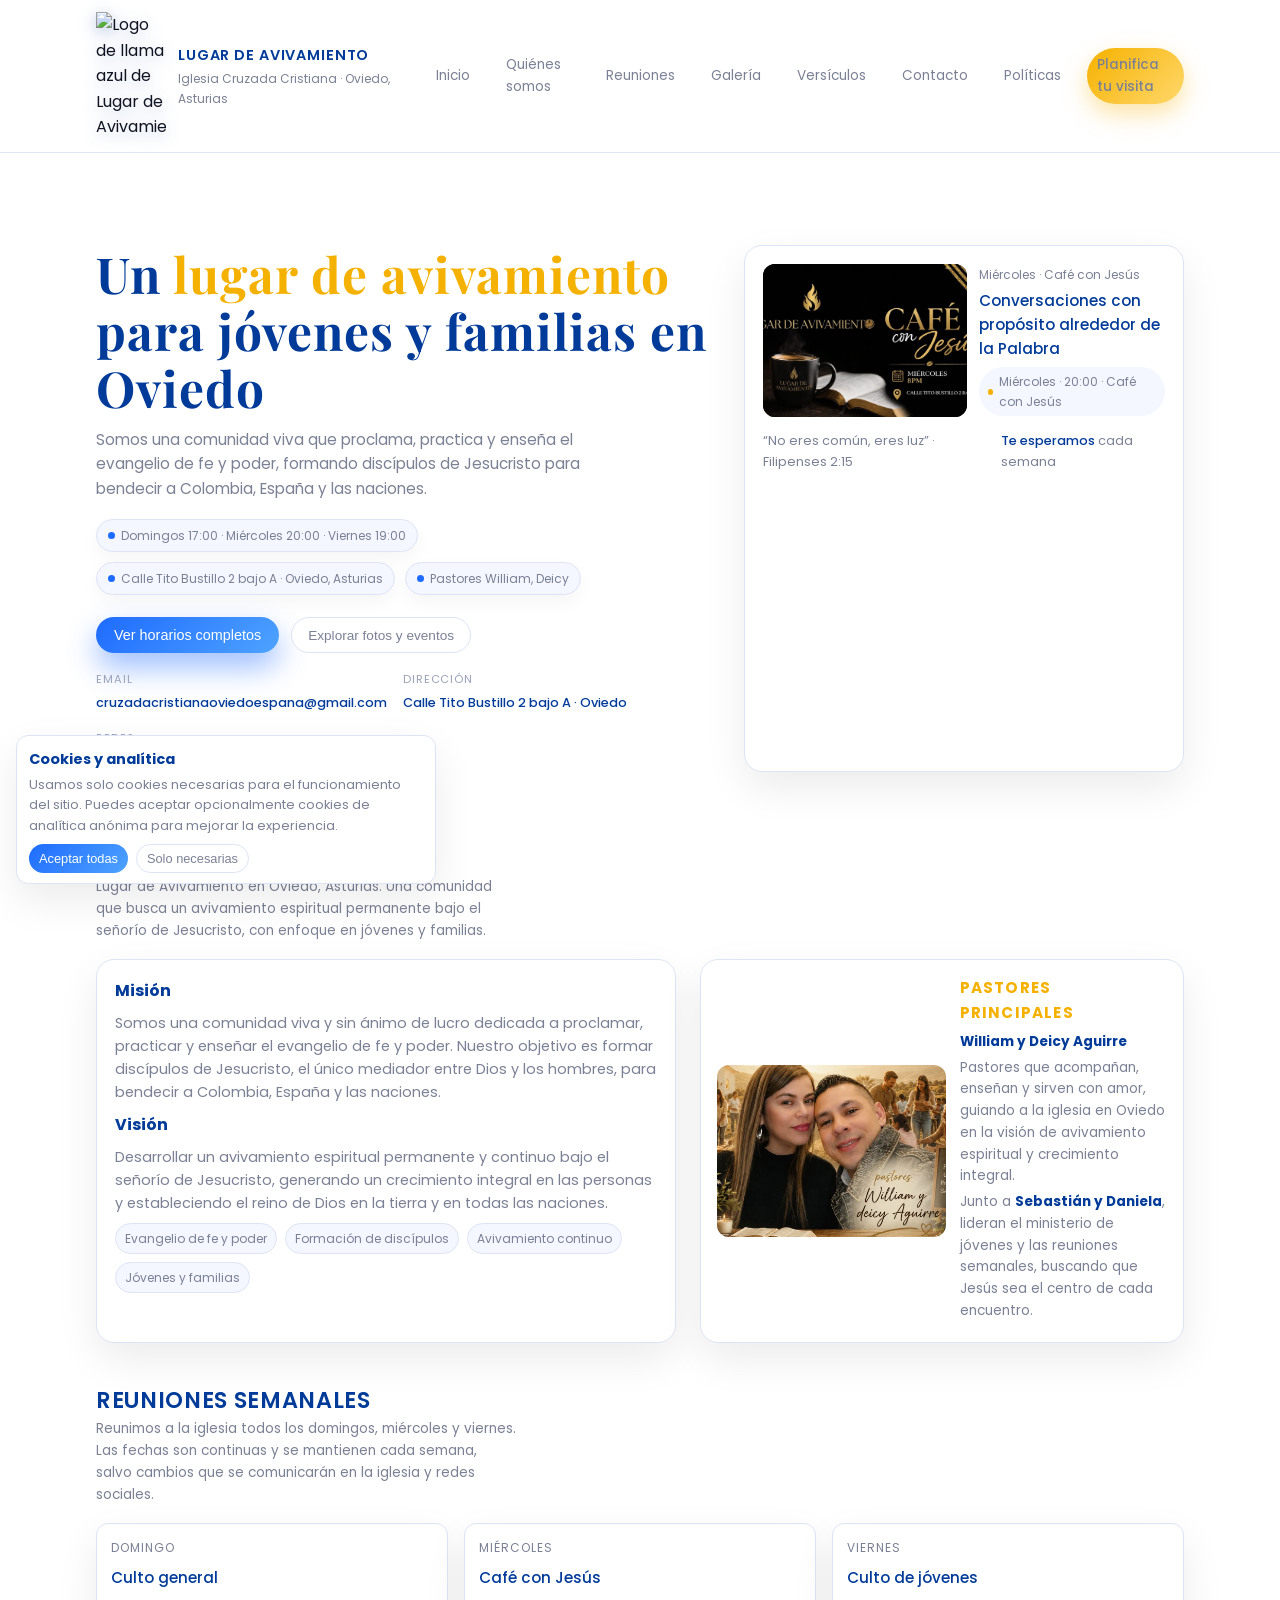
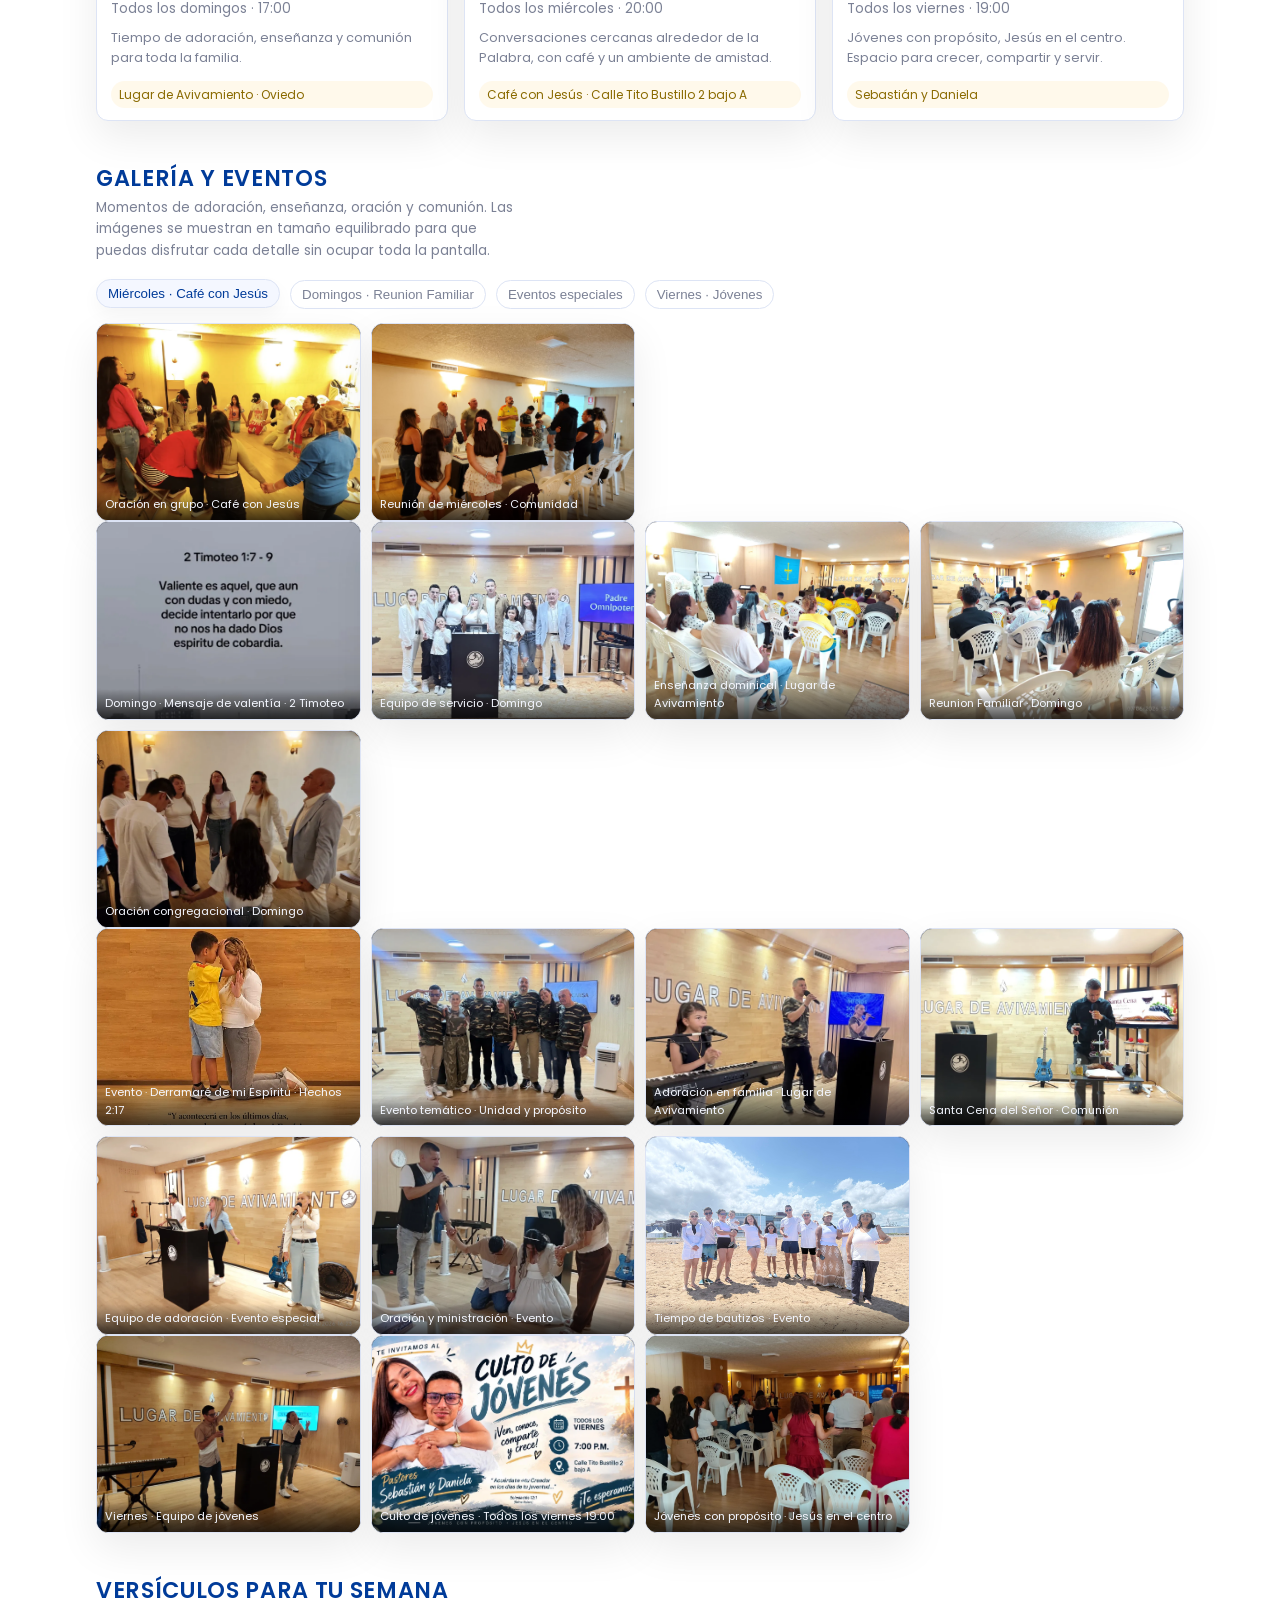
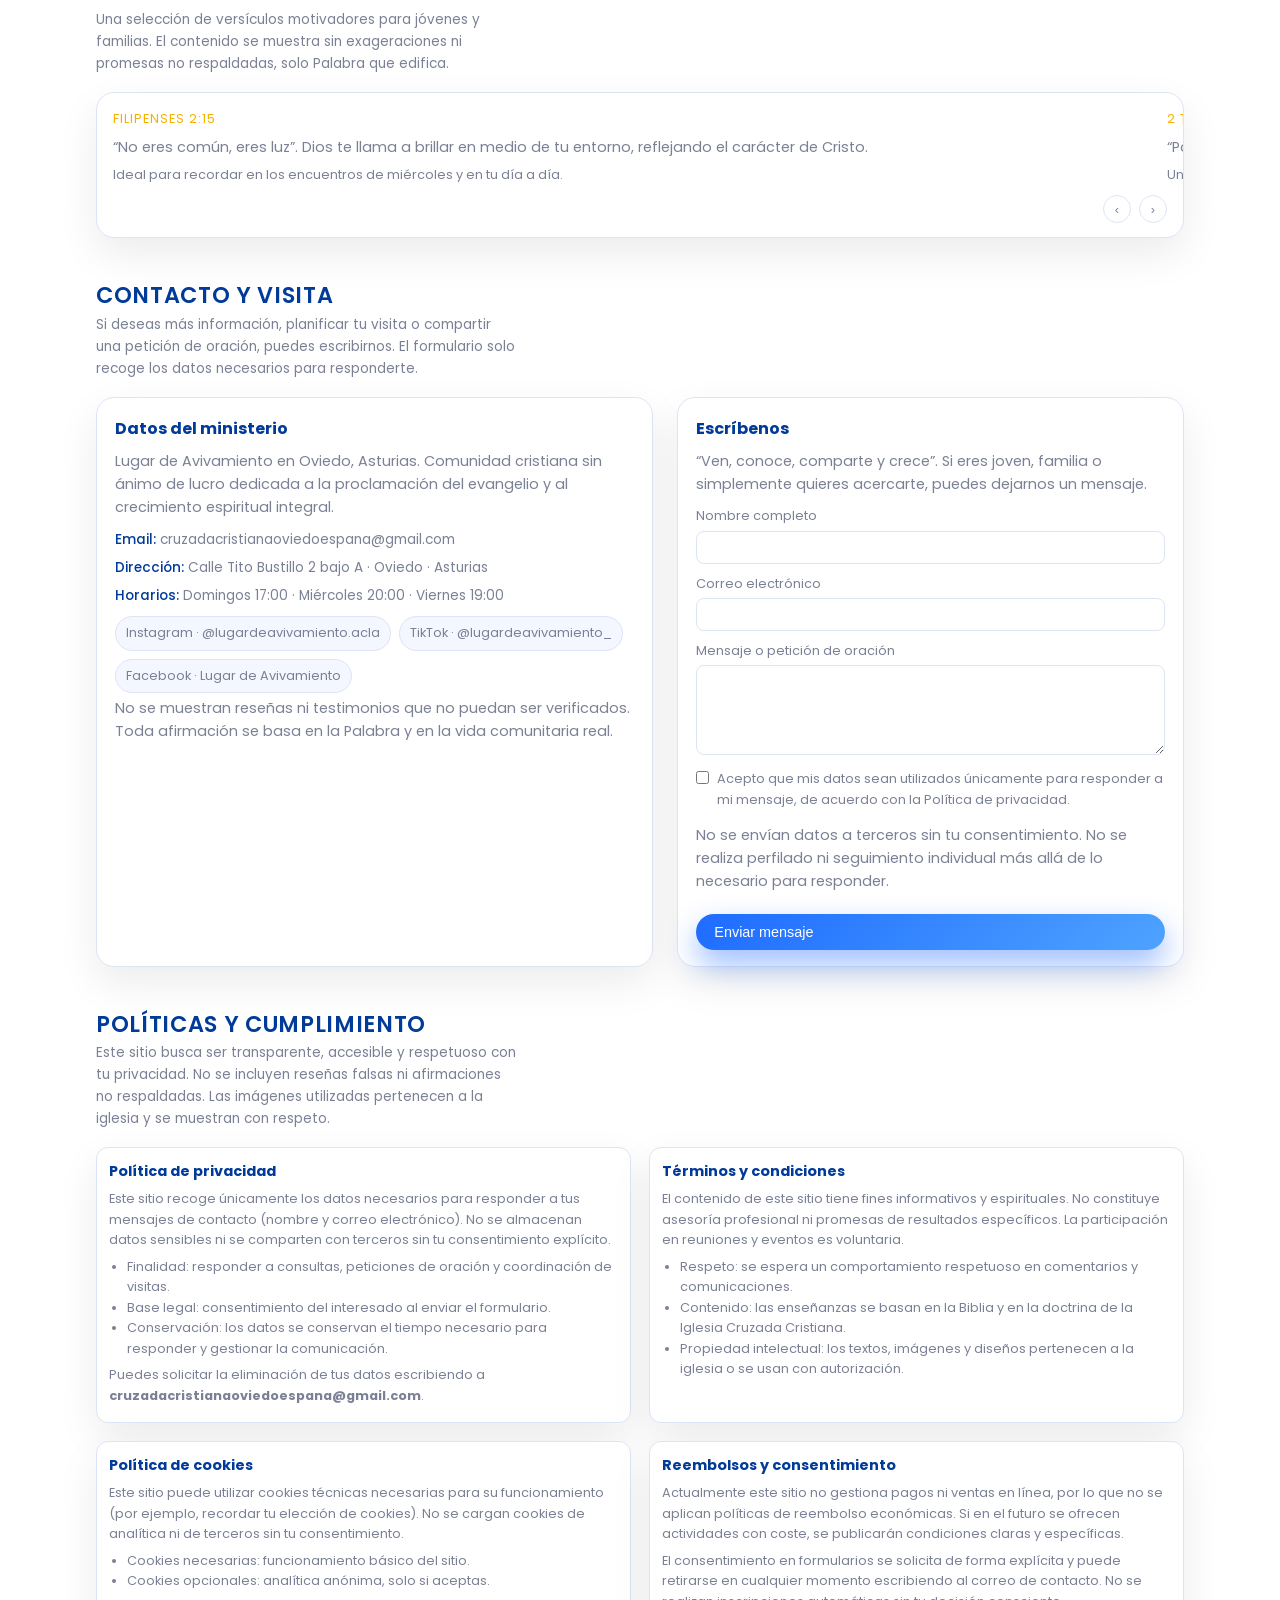
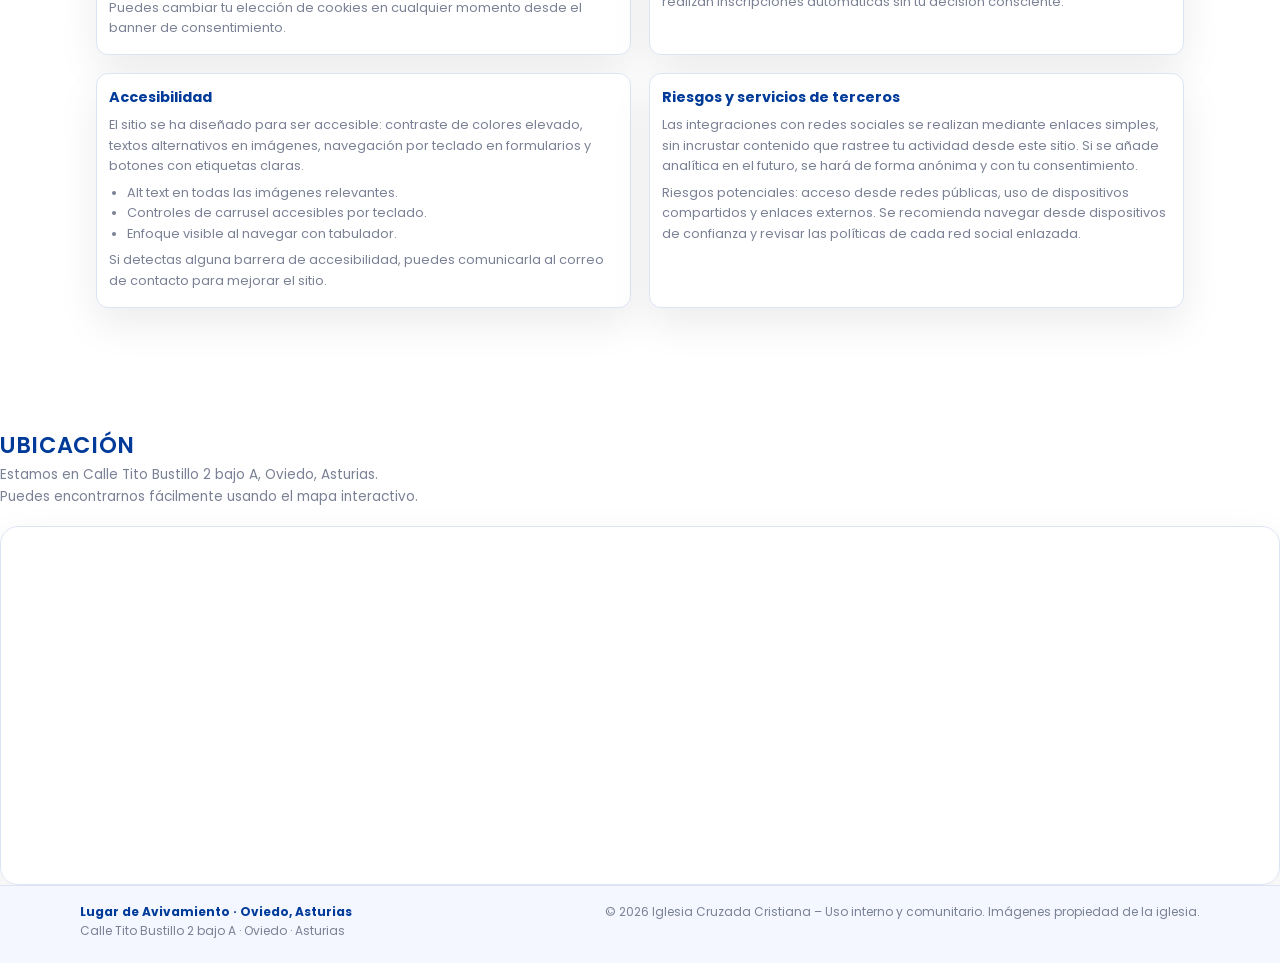
==== index.html @ eb9e4f19 "Add files via upload" ====
<!DOCTYPE html>
<html lang="es">
<head>
  <meta charset="UTF-8" />
  <title>Lugar de Avivamiento – Oviedo, Asturias</title>
  <meta name="viewport" content="width=device-width, initial-scale=1" />
  <meta name="description" content="Lugar de Avivamiento en Oviedo, Asturias. Reuniones, jóvenes, familia, eventos y recursos bíblicos de la Iglesia Cruzada Cristiana." />

  <!-- Tipografía -->
  <link rel="preconnect" href="https://fonts.googleapis.com">
  <link rel="preconnect" href="https://fonts.gstatic.com" crossorigin>
  <link href="https://fonts.googleapis.com/css2?family=Poppins:wght@300;400;500;600;700&family=Playfair+Display:wght@500;700&display=swap" rel="stylesheet">

  <style>
    :root {
      --bg: #ffffff;
      --bg-soft: #f4f7ff;
      --bg-card: #ffffff;
      --border-soft: #dde4f5;
      --primary: #1e6bff;
      --primary-deep: #003b99;
      --accent-gold: #f5b100;
      --text-main: #101322;
      --text-muted: #7b8195;
      --shadow-soft: 0 16px 40px rgba(0, 0, 0, 0.08);
      --radius-lg: 18px;
      --radius-md: 12px;
      --radius-sm: 8px;
      --transition-fast: 0.18s ease-out;
      --transition-med: 0.28s ease-out;
      --max-width: 1120px;
    }

    * {
      box-sizing: border-box;
      margin: 0;
      padding: 0;
    }

    body {
      font-family: "Poppins", system-ui, -apple-system, BlinkMacSystemFont, "Segoe UI", sans-serif;
      background: var(--bg);
      color: var(--text-main);
      line-height: 1.6;
      -webkit-font-smoothing: antialiased;
    }

    img {
      max-width: 100%;
      display: block;
    }

    a {
      color: inherit;
      text-decoration: none;
    }

    main {
      min-height: 100vh;
    }

    .page-shell {
      max-width: var(--max-width);
      margin: 0 auto;
      padding: 20px 16px 80px;
    }

    /* HEADER */

    header {
      position: sticky;
      top: 0;
      z-index: 50;
      backdrop-filter: blur(14px);
      background: rgba(255, 255, 255, 0.92);
      border-bottom: 1px solid rgba(221, 228, 245, 0.9);
    }

    .header-inner {
      max-width: var(--max-width);
      margin: 0 auto;
      padding: 12px 16px;
      display: flex;
      align-items: center;
      justify-content: space-between;
      gap: 18px;
    }

    .brand {
      display: flex;
      align-items: center;
      gap: 12px;
    }

    .brand-logo {
  display: flex;
  align-items: center;
  justify-content: center;
}

.brand-logo img {
  width: 80px;
  height: auto;
  filter: drop-shadow(0 4px 8px rgba(0, 59, 153, 0.3));
}


    .brand-text {
      display: flex;
      flex-direction: column;
      gap: 2px;
    }

    .brand-title {
      font-weight: 600;
      letter-spacing: 0.06em;
      font-size: 0.9rem;
      text-transform: uppercase;
      color: var(--primary-deep);
    }

    .brand-subtitle {
      font-size: 0.75rem;
      color: var(--text-muted);
    }

    .nav {
      display: flex;
      align-items: center;
      gap: 16px;
      font-size: 0.85rem;
    }

    .nav a {
      padding: 6px 10px;
      border-radius: 999px;
      color: var(--text-muted);
      transition: color var(--transition-fast), background var(--transition-fast), transform var(--transition-fast);
    }

    .nav a:hover,
    .nav a:focus-visible {
      color: var(--primary-deep);
      background: rgba(30, 107, 255, 0.06);
      transform: translateY(-1px);
      outline: none;
    }

    .nav-cta {
      padding: 7px 14px;
      border-radius: 999px;
      background: linear-gradient(135deg, #f5b100, #ffd86b);
      color: #101322;
      font-weight: 500;
      box-shadow: 0 10px 24px rgba(245, 177, 0, 0.35);
    }

    .nav-cta:hover,
    .nav-cta:focus-visible {
      background: linear-gradient(135deg, #ffd86b, #f5b100);
      transform: translateY(-1px);
      outline: none;
    }

    @media (max-width: 768px) {
      .header-inner {
        flex-wrap: wrap;
      }
      .nav {
        flex-wrap: wrap;
        justify-content: flex-end;
      }
    }

    /* HERO */

    .hero {
      display: grid;
      grid-template-columns: minmax(0, 1.4fr) minmax(0, 1fr);
      gap: 32px;
      padding: 32px 0 28px;
    }

    .hero-main-title {
      font-family: "Playfair Display", serif;
      font-size: clamp(2.4rem, 4vw, 3.1rem);
      letter-spacing: 0.02em;
      line-height: 1.15;
      margin-bottom: 12px;
      color: var(--primary-deep);
    }

    .hero-highlight {
      color: var(--accent-gold);
    }

    .hero-tagline {
      font-size: 0.95rem;
      color: var(--text-muted);
      max-width: 520px;
      margin-bottom: 18px;
    }

    .hero-chip-row {
      display: flex;
      flex-wrap: wrap;
      gap: 10px;
      margin-bottom: 22px;
    }

    .chip {
      display: inline-flex;
      align-items: center;
      gap: 6px;
      padding: 6px 11px;
      border-radius: 999px;
      background: #f4f7ff;
      border: 1px solid #dde4f5;
      font-size: 0.75rem;
      color: var(--text-muted);
      box-shadow: 0 8px 18px rgba(0, 0, 0, 0.04);
    }

    .chip-dot {
      width: 7px;
      height: 7px;
      border-radius: 999px;
      background: var(--primary);
    }

    .hero-cta-row {
      display: flex;
      flex-wrap: wrap;
      gap: 12px;
      margin-bottom: 18px;
    }

    .btn-primary {
      padding: 10px 18px;
      border-radius: 999px;
      border: none;
      cursor: pointer;
      background: linear-gradient(135deg, #1e6bff, #4ea3ff);
      color: #ffffff;
      font-size: 0.9rem;
      font-weight: 500;
      box-shadow: 0 14px 30px rgba(30, 107, 255, 0.45);
      display: inline-flex;
      align-items: center;
      gap: 8px;
      transition: transform var(--transition-med), box-shadow var(--transition-med), background var(--transition-med);
    }

    .btn-primary:hover,
    .btn-primary:focus-visible {
      transform: translateY(-1px);
      box-shadow: 0 18px 40px rgba(30, 107, 255, 0.6);
      outline: none;
    }

    .btn-secondary {
      padding: 9px 16px;
      border-radius: 999px;
      border: 1px solid #dde4f5;
      cursor: pointer;
      background: #ffffff;
      color: var(--text-muted);
      font-size: 0.85rem;
      display: inline-flex;
      align-items: center;
      gap: 8px;
      transition: background var(--transition-fast), color var(--transition-fast), transform var(--transition-fast);
    }

    .btn-secondary:hover,
    .btn-secondary:focus-visible {
      background: #f4f7ff;
      color: var(--primary-deep);
      transform: translateY(-1px);
      outline: none;
    }

    .hero-meta {
      display: flex;
      flex-wrap: wrap;
      gap: 16px;
      font-size: 0.8rem;
      color: var(--text-muted);
    }

    .hero-meta-block {
      display: flex;
      flex-direction: column;
      gap: 4px;
    }

    .hero-meta-label {
      text-transform: uppercase;
      letter-spacing: 0.08em;
      font-size: 0.7rem;
      color: #9aa1b8;
    }

    .hero-meta-value {
      font-weight: 500;
      color: var(--primary-deep);
    }

    .hero-card {
      background: #ffffff;
      border-radius: var(--radius-lg);
      padding: 18px;
      border: 1px solid #dde4f5;
      box-shadow: var(--shadow-soft);
      display: flex;
      flex-direction: column;
      gap: 14px;
    }

    .hero-card-top {
      display: grid;
      grid-template-columns: 1.1fr 1fr;
      gap: 12px;
      align-items: center;
    }

    .hero-card-main-img {
      border-radius: var(--radius-md);
      overflow: hidden;
      position: relative;
      background: #000;
      aspect-ratio: 4 / 3;
    }

    .hero-card-main-img img {
      width: 100%;
      height: 100%;
      object-fit: cover;
      transform: scale(1.02);
      transition: transform 0.8s ease-out;
    }

    .hero-card:hover .hero-card-main-img img {
      transform: scale(1.06);
    }

    .hero-card-tag {
      font-size: 0.75rem;
      color: var(--text-muted);
      margin-bottom: 4px;
    }

    .hero-card-title {
      font-size: 0.95rem;
      font-weight: 500;
      margin-bottom: 6px;
      color: var(--primary-deep);
    }

    .hero-card-pill {
      display: inline-flex;
      align-items: center;
      gap: 6px;
      padding: 5px 9px;
      border-radius: 999px;
      background: #f4f7ff;
      font-size: 0.75rem;
      color: var(--text-muted);
    }

    .hero-card-pill-dot {
      width: 6px;
      height: 6px;
      border-radius: 999px;
      background: var(--accent-gold);
    }

    .hero-card-bottom {
      display: flex;
      justify-content: space-between;
      align-items: center;
      gap: 10px;
      font-size: 0.8rem;
      color: var(--text-muted);
    }

    .hero-card-bottom strong {
      color: var(--primary-deep);
      font-weight: 500;
    }

    @media (max-width: 900px) {
      .hero {
        grid-template-columns: minmax(0, 1fr);
      }
    }

    /* SECTION BASE */

    section {
      margin-top: 40px;
    }

    .section-header {
      display: flex;
      justify-content: space-between;
      align-items: flex-end;
      gap: 12px;
      margin-bottom: 18px;
    }

    .section-title {
      font-size: 1.4rem;
      font-weight: 600;
      letter-spacing: 0.03em;
      text-transform: uppercase;
      color: var(--primary-deep);
    }

    .section-subtitle {
      font-size: 0.85rem;
      color: var(--text-muted);
      max-width: 420px;
    }

    /* QUIÉNES SOMOS */

    .about-grid {
      display: grid;
      grid-template-columns: minmax(0, 1.2fr) minmax(0, 1fr);
      gap: 24px;
    }

    .about-card {
      background: var(--bg-card);
      border-radius: var(--radius-lg);
      padding: 18px 18px 16px;
      border: 1px solid var(--border-soft);
      box-shadow: var(--shadow-soft);
    }

    .about-card h3 {
      font-size: 1rem;
      margin-bottom: 8px;
      color: var(--primary-deep);
    }

    .about-card p {
      font-size: 0.9rem;
      color: var(--text-muted);
      margin-bottom: 8px;
    }

    .about-chip-row {
      display: flex;
      flex-wrap: wrap;
      gap: 8px;
      margin-top: 8px;
    }

    .about-chip {
      font-size: 0.75rem;
      padding: 5px 9px;
      border-radius: 999px;
      background: #f4f7ff;
      border: 1px solid #dde4f5;
      color: var(--text-muted);
    }

    .pastors-card {
      background: var(--bg-card);
      border-radius: var(--radius-lg);
      padding: 16px;
      border: 1px solid var(--border-soft);
      box-shadow: var(--shadow-soft);
      display: grid;
      grid-template-columns: minmax(0, 1.1fr) minmax(0, 1fr);
      gap: 14px;
      align-items: center;
    }

    .pastors-img-wrap {
      border-radius: var(--radius-md);
      overflow: hidden;
      background: #000;
      aspect-ratio: 4 / 3;
    }

    .pastors-img-wrap img {
      width: 100%;
      height: 100%;
      object-fit: cover;
    }

    .pastors-text h3 {
      font-size: 0.95rem;
      text-transform: uppercase;
      letter-spacing: 0.08em;
      margin-bottom: 6px;
      color: var(--accent-gold);
    }

    .pastors-text p {
      font-size: 0.85rem;
      color: var(--text-muted);
      margin-bottom: 4px;
    }

    .pastors-text strong {
      color: var(--primary-deep);
    }

    @media (max-width: 900px) {
      .about-grid {
        grid-template-columns: minmax(0, 1fr);
      }
      .pastors-card {
        grid-template-columns: minmax(0, 1fr);
      }
    }

    /* REUNIONES */

    .schedule-grid {
      display: grid;
      grid-template-columns: repeat(3, minmax(0, 1fr));
      gap: 16px;
    }

    .schedule-card {
      background: var(--bg-card);
      border-radius: var(--radius-md);
      padding: 14px 14px 12px;
      border: 1px solid var(--border-soft);
      box-shadow: var(--shadow-soft);
      display: flex;
      flex-direction: column;
      gap: 8px;
      position: relative;
      overflow: hidden;
    }

    .schedule-label {
      font-size: 0.75rem;
      text-transform: uppercase;
      letter-spacing: 0.08em;
      color: var(--text-muted);
    }

    .schedule-title {
      font-size: 0.95rem;
      font-weight: 500;
      color: var(--primary-deep);
    }

    .schedule-time {
      font-size: 0.85rem;
      color: var(--text-muted);
    }

    .schedule-note {
      font-size: 0.8rem;
      color: var(--text-muted);
    }

    .schedule-tag {
      margin-top: 4px;
      font-size: 0.75rem;
      padding: 4px 8px;
      border-radius: 999px;
      background: rgba(245, 177, 0, 0.08);
      color: #8a6a00;
      display: inline-block;
    }

    @media (max-width: 900px) {
      .schedule-grid {
        grid-template-columns: minmax(0, 1fr);
      }
    }

    /* GALERÍA */

    .gallery-tabs {
      display: flex;
      flex-wrap: wrap;
      gap: 10px;
      margin-bottom: 14px;
      font-size: 0.8rem;
    }

    .gallery-tab {
      padding: 6px 11px;
      border-radius: 999px;
      border: 1px solid #dde4f5;
      background: #ffffff;
      color: var(--text-muted);
      cursor: pointer;
      transition: background var(--transition-fast), color var(--transition-fast), transform var(--transition-fast), box-shadow var(--transition-fast);
    }

    .gallery-tab.active {
      background: #f4f7ff;
      color: var(--primary-deep);
      transform: translateY(-1px);
      box-shadow: 0 8px 18px rgba(0, 0, 0, 0.04);
    }

    .gallery-grid {
      display: grid;
      grid-template-columns: repeat(4, minmax(0, 1fr));
      gap: 10px;
    }

    .gallery-item {
      border-radius: var(--radius-md);
      overflow: hidden;
      background: #000;
      position: relative;
      aspect-ratio: 4 / 3;
      border: 1px solid #dde4f5;
      box-shadow: var(--shadow-soft);
    }

    .gallery-item img {
      width: 100%;
      height: 100%;
      object-fit: cover;
      transition: transform 0.6s ease-out;
    }

    .gallery-item:hover img {
      transform: scale(1.05);
    }

    .gallery-caption {
      position: absolute;
      inset: auto 0 0 0;
      padding: 6px 8px;
      font-size: 0.7rem;
      background: linear-gradient(to top, rgba(0, 0, 0, 0.7), transparent);
      color: #f4f7ff;
    }

    @media (max-width: 900px) {
      .gallery-grid {
        grid-template-columns: repeat(2, minmax(0, 1fr));
      }
    }

    @media (max-width: 520px) {
      .gallery-grid {
        grid-template-columns: minmax(0, 1fr);
      }
    }

    /* VERSÍCULOS SLIDER */

    .verses-slider {
      background: var(--bg-card);
      border-radius: var(--radius-lg);
      padding: 16px 16px 14px;
      border: 1px solid var(--border-soft);
      box-shadow: var(--shadow-soft);
      position: relative;
      overflow: hidden;
    }

    .verses-track {
      display: flex;
      transition: transform 0.5s ease-out;
    }

    .verse-card {
      min-width: 100%;
      padding-right: 8px;
    }

    .verse-ref {
      font-size: 0.8rem;
      text-transform: uppercase;
      letter-spacing: 0.08em;
      color: var(--accent-gold);
      margin-bottom: 6px;
    }

    .verse-text {
      font-size: 0.9rem;
      color: var(--text-muted);
      margin-bottom: 6px;
    }

    .verse-note {
      font-size: 0.8rem;
      color: var(--text-muted);
    }

    .verses-controls {
      display: flex;
      justify-content: flex-end;
      gap: 8px;
      margin-top: 10px;
    }

    .verses-btn {
      width: 28px;
      height: 28px;
      border-radius: 999px;
      border: 1px solid #dde4f5;
      background: #ffffff;
      color: var(--text-muted);
      font-size: 0.8rem;
      cursor: pointer;
      display: flex;
      align-items: center;
      justify-content: center;
      transition: background var(--transition-fast), color var(--transition-fast), transform var(--transition-fast), box-shadow var(--transition-fast);
    }

    .verses-btn:hover,
    .verses-btn:focus-visible {
      background: #f4f7ff;
      color: var(--primary-deep);
      transform: translateY(-1px);
      box-shadow: 0 8px 18px rgba(0, 0, 0, 0.04);
      outline: none;
    }

    /* CONTACTO */

    .contact-grid {
      display: grid;
      grid-template-columns: minmax(0, 1.1fr) minmax(0, 1fr);
      gap: 24px;
    }

    .contact-card {
      background: var(--bg-card);
      border-radius: var(--radius-lg);
      padding: 18px 18px 16px;
      border: 1px solid var(--border-soft);
      box-shadow: var(--shadow-soft);
    }

    .contact-card h3 {
      font-size: 1rem;
      margin-bottom: 8px;
      color: var(--primary-deep);
    }

    .contact-card p {
      font-size: 0.9rem;
      color: var(--text-muted);
      margin-bottom: 10px;
    }

    .contact-info-list {
      list-style: none;
      font-size: 0.85rem;
      color: var(--text-muted);
      display: grid;
      gap: 6px;
      margin-top: 6px;
    }

    .contact-info-list strong {
      color: var(--primary-deep);
      font-weight: 500;
    }

    .social-row {
      display: flex;
      flex-wrap: wrap;
      gap: 8px;
      margin-top: 10px;
    }

    .social-pill {
      font-size: 0.8rem;
      padding: 6px 10px;
      border-radius: 999px;
      background: #f4f7ff;
      border: 1px solid #dde4f5;
      color: var(--text-muted);
      display: inline-flex;
      align-items: center;
      gap: 6px;
      transition: background var(--transition-fast), color var(--transition-fast), transform var(--transition-fast), box-shadow var(--transition-fast);
    }

    .social-pill:hover,
    .social-pill:focus-visible {
      background: #ffffff;
      color: var(--primary-deep);
      transform: translateY(-1px);
      box-shadow: 0 8px 18px rgba(0, 0, 0, 0.04);
      outline: none;
    }

    .contact-form {
      display: grid;
      gap: 10px;
      font-size: 0.85rem;
    }

    .form-field {
      display: flex;
      flex-direction: column;
      gap: 4px;
    }

    .form-label {
      font-size: 0.8rem;
      color: var(--text-muted);
    }

    .form-input,
    .form-textarea {
      border-radius: var(--radius-sm);
      border: 1px solid #dde4f5;
      background: #ffffff;
      color: var(--text-main);
      padding: 8px 9px;
      font-size: 0.85rem;
      outline: none;
      transition: border-color var(--transition-fast), box-shadow var(--transition-fast), background var(--transition-fast);
    }

    .form-input:focus-visible,
    .form-textarea:focus-visible {
      border-color: var(--primary);
      box-shadow: 0 0 0 1px rgba(30, 107, 255, 0.4);
      background: #ffffff;
    }

    .form-textarea {
      min-height: 90px;
      resize: vertical;
    }

    .form-consent {
      display: flex;
      align-items: flex-start;
      gap: 8px;
      font-size: 0.8rem;
      color: var(--text-muted);
      margin-top: 4px;
    }

    .form-consent input {
      margin-top: 2px;
    }

    .form-note {
      font-size: 0.75rem;
      color: var(--text-muted);
      margin-top: 4px;
    }

    @media (max-width: 900px) {
      .contact-grid {
        grid-template-columns: minmax(0, 1fr);
      }
    }

    /* POLÍTICAS */

    .legal-grid {
      display: grid;
      grid-template-columns: minmax(0, 1fr) minmax(0, 1fr);
      gap: 18px;
      font-size: 0.8rem;
      color: var(--text-muted);
    }

    .legal-card {
      background: var(--bg-card);
      border-radius: var(--radius-md);
      padding: 12px 12px 10px;
      border: 1px solid var(--border-soft);
      box-shadow: var(--shadow-soft);
    }

    .legal-card h3 {
      font-size: 0.9rem;
      margin-bottom: 6px;
      color: var(--primary-deep);
    }

    .legal-card p {
      margin-bottom: 6px;
    }

    .legal-card ul {
      list-style: disc;
      padding-left: 18px;
      margin-bottom: 6px;
    }

    @media (max-width: 900px) {
      .legal-grid {
        grid-template-columns: minmax(0, 1fr);
      }
    }

    /* FOOTER */

    footer {
      border-top: 1px solid #dde4f5;
      padding: 16px 16px 22px;
      background: #f4f7ff;
    }

    .footer-inner {
      max-width: var(--max-width);
      margin: 0 auto;
      display: flex;
      flex-wrap: wrap;
      justify-content: space-between;
      gap: 12px;
      font-size: 0.75rem;
      color: var(--text-muted);
    }

    .footer-inner strong {
      color: var(--primary-deep);
    }

    /* COOKIE BANNER */

    .cookie-banner {
      position: fixed;
      inset: auto 16px 16px 16px;
      max-width: 420px;
      background: #ffffff;
      border-radius: var(--radius-md);
      padding: 12px 12px 10px;
      border: 1px solid #dde4f5;
      box-shadow: var(--shadow-soft);
      font-size: 0.8rem;
      color: var(--text-muted);
      display: none;
      z-index: 60;
    }

    .cookie-banner h3 {
      font-size: 0.9rem;
      margin-bottom: 4px;
      color: var(--primary-deep);
    }

    .cookie-banner-buttons {
      display: flex;
      flex-wrap: wrap;
      gap: 8px;
      margin-top: 8px;
    }

    .btn-cookie-primary,
    .btn-cookie-secondary {
      padding: 6px 10px;
      border-radius: 999px;
      font-size: 0.8rem;
      cursor: pointer;
      border: none;
    }

    .btn-cookie-primary {
      background: linear-gradient(135deg, #1e6bff, #4ea3ff);
      color: #ffffff;
    }

    .btn-cookie-secondary {
      background: #ffffff;
      color: var(--text-muted);
      border: 1px solid #dde4f5;
    }

    .btn-cookie-primary:hover,
    .btn-cookie-secondary:hover {
      transform: translateY(-1px);
      box-shadow: 0 8px 18px rgba(0, 0, 0, 0.04);
    }

    /* ACCESSIBILIDAD */

    :focus-visible {
      outline: 2px solid var(--accent-gold);
      outline-offset: 2px;
    }
  </style>
</head>
<body>
  <header>
    <div class="header-inner">
      <div class="brand">
        <div class="brand-logo" aria-hidden="true">
          <img src="logo-luz.png" alt="Logo de llama azul de Lugar de Avivamiento" style="width:70px; height:auto;">

        </div>
        <div class="brand-text">
          <div class="brand-title">Lugar de Avivamiento</div>
          <div class="brand-subtitle">Iglesia Cruzada Cristiana · Oviedo, Asturias</div>
        </div>
      </div>
      <nav class="nav" aria-label="Navegación principal">
        <a href="#hero">Inicio</a>
        <a href="#about">Quiénes somos</a>
        <a href="#schedule">Reuniones</a>
        <a href="#gallery">Galería</a>
        <a href="#verses">Versículos</a>
        <a href="#contact">Contacto</a>
        <a href="#legal">Políticas</a>
        <a href="#contact" class="nav-cta">Planifica tu visita</a>
      </nav>
    </div>
  </header>

  <main>
    <div class="page-shell">
      <!-- HERO -->
      <section id="hero" class="hero" aria-labelledby="hero-title">
        <div>
          <h1 id="hero-title" class="hero-main-title">
            Un <span class="hero-highlight">lugar de avivamiento</span> para jóvenes y familias en Oviedo
          </h1>
          <p class="hero-tagline">
            Somos una comunidad viva que proclama, practica y enseña el evangelio de fe y poder,
            formando discípulos de Jesucristo para bendecir a Colombia, España y las naciones.
          </p>

          <div class="hero-chip-row">
            <div class="chip">
              <span class="chip-dot" aria-hidden="true"></span>
              Domingos 17:00 · Miércoles 20:00 · Viernes 19:00
            </div>
            <div class="chip">
              <span class="chip-dot" aria-hidden="true"></span>
              Calle Tito Bustillo 2 bajo A · Oviedo, Asturias
            </div>
            <div class="chip">
              <span class="chip-dot" aria-hidden="true"></span>
              Pastores William, Deicy 
            </div>
          </div>

          <div class="hero-cta-row">
            <button class="btn-primary" type="button" onclick="scrollToId('schedule')">
              Ver horarios completos
            </button>
            <button class="btn-secondary" type="button" onclick="scrollToId('gallery')">
              Explorar fotos y eventos
            </button>
          </div>

          <div class="hero-meta" aria-label="Información de contacto">
            <div class="hero-meta-block">
              <div class="hero-meta-label">Email</div>
              <div class="hero-meta-value">cruzadacristianaoviedoespana@gmail.com</div>
            </div>
            <div class="hero-meta-block">
              <div class="hero-meta-label">Dirección</div>
              <div class="hero-meta-value">Calle Tito Bustillo 2 bajo A · Oviedo</div>
            </div>
            <div class="hero-meta-block">
              <div class="hero-meta-label">Redes</div>
              <div class="hero-meta-value">Instagram · TikTok · Facebook</div>
            </div>
          </div>
        </div>

        <aside class="hero-card" aria-label="Destacado de reunión">
          <div class="hero-card-top">
            <div class="hero-card-main-img">
              <img src="cafe 2.jpeg" alt="Promoción Café con Jesús con taza de café y Biblia abierta" />
            </div>
            <div>
              <div class="hero-card-tag">Miércoles · Café con Jesús</div>
              <div class="hero-card-title">Conversaciones con propósito alrededor de la Palabra</div>
              <div class="hero-card-pill">
                <span class="hero-card-pill-dot" aria-hidden="true"></span>
                Miércoles · 20:00 · Café con Jesús
              </div>
            </div>
          </div>
          <div class="hero-card-bottom">
            <span>“No eres común, eres luz” · Filipenses 2:15</span>
            <span><strong>Te esperamos</strong> cada semana</span>
          </div>
        </aside>
      </section>

      <!-- QUIÉNES SOMOS -->
      <section id="about" aria-labelledby="about-title">
        <div class="section-header">
          <div>
            <h2 id="about-title" class="section-title">Quiénes somos</h2>
            <p class="section-subtitle">
              Lugar de Avivamiento en Oviedo, Asturias. Una comunidad que busca un avivamiento espiritual
              permanente bajo el señorío de Jesucristo, con enfoque en jóvenes y familias.
            </p>
          </div>
        </div>

        <div class="about-grid">
          <article class="about-card" aria-label="Misión y visión">
            <h3>Misión</h3>
            <p>
              Somos una comunidad viva y sin ánimo de lucro dedicada a proclamar, practicar y enseñar el evangelio de fe y poder.
              Nuestro objetivo es formar discípulos de Jesucristo, el único mediador entre Dios y los hombres, para bendecir a
              Colombia, España y las naciones.
            </p>
            <h3>Visión</h3>
            <p>
              Desarrollar un avivamiento espiritual permanente y continuo bajo el señorío de Jesucristo, generando un crecimiento
              integral en las personas y estableciendo el reino de Dios en la tierra y en todas las naciones.
            </p>
            <div class="about-chip-row">
              <span class="about-chip">Evangelio de fe y poder</span>
              <span class="about-chip">Formación de discípulos</span>
              <span class="about-chip">Avivamiento continuo</span>
              <span class="about-chip">Jóvenes y familias</span>
            </div>
          </article>

          <article class="pastors-card" aria-label="Pastores principales">
            <div class="pastors-img-wrap">
              <img src="pastores principales.jpeg" alt="Pastores William y Deicy Aguirre junto a una Biblia abierta" />
            </div>
            <div class="pastors-text">
              <h3>Pastores principales</h3>
              <p><strong>William y Deicy Aguirre</strong></p>
              <p>
                Pastores que acompañan, enseñan y sirven con amor, guiando a la iglesia en Oviedo en la visión de avivamiento
                espiritual y crecimiento integral.
              </p>
              <p>
                Junto a <strong>Sebastián y Daniela</strong>, lideran el ministerio de jóvenes y las reuniones
                semanales, buscando que Jesús sea el centro de cada encuentro.
              </p>
            </div>
          </article>
        </div>
      </section>

      <!-- REUNIONES -->
      <section id="schedule" aria-labelledby="schedule-title">
        <div class="section-header">
          <div>
            <h2 id="schedule-title" class="section-title">Reuniones semanales</h2>
            <p class="section-subtitle">
              Reunimos a la iglesia todos los domingos, miércoles y viernes. Las fechas son continuas y se mantienen cada semana,
              salvo cambios que se comunicarán en la iglesia y redes sociales.
            </p>
          </div>
        </div>

        <div class="schedule-grid">
          <article class="schedule-card" aria-label="Reunión de domingo">
            <div class="schedule-label">Domingo</div>
            <div class="schedule-title">Culto general</div>
            <div class="schedule-time">Todos los domingos · 17:00</div>
            <div class="schedule-note">
              Tiempo de adoración, enseñanza y comunión para toda la familia.
            </div>
            <span class="schedule-tag">Lugar de Avivamiento · Oviedo</span>
          </article>

          <article class="schedule-card" aria-label="Reunión de miércoles">
            <div class="schedule-label">Miércoles</div>
            <div class="schedule-title">Café con Jesús</div>
            <div class="schedule-time">Todos los miércoles · 20:00</div>
            <div class="schedule-note">
              Conversaciones cercanas alrededor de la Palabra, con café y un ambiente de amistad.
            </div>
            <span class="schedule-tag">Café con Jesús · Calle Tito Bustillo 2 bajo A</span>
          </article>

          <article class="schedule-card" aria-label="Reunión de viernes">
            <div class="schedule-label">Viernes</div>
            <div class="schedule-title">Culto de jóvenes</div>
            <div class="schedule-time">Todos los viernes · 19:00</div>
            <div class="schedule-note">
              Jóvenes con propósito, Jesús en el centro. Espacio para crecer, compartir y servir.
            </div>
            <span class="schedule-tag">Sebastián y Daniela</span>
          </article>
        </div>
      </section>

      <!-- GALERÍA -->
      <section id="gallery" aria-labelledby="gallery-title">
        <div class="section-header">
          <div>
            <h2 id="gallery-title" class="section-title">Galería y eventos</h2>
            <p class="section-subtitle">
              Momentos de adoración, enseñanza, oración y comunión. Las imágenes se muestran en tamaño equilibrado para que
              puedas disfrutar cada detalle sin ocupar toda la pantalla.
            </p>
          </div>
        </div>

        <div class="gallery-tabs" role="tablist" aria-label="Categorías de galería">
          <button class="gallery-tab active" role="tab" aria-selected="true" aria-controls="gallery-wed" id="tab-wed" onclick="setGallery('wed')">
            Miércoles · Café con Jesús
          </button>
          <button class="gallery-tab" role="tab" aria-selected="false" aria-controls="gallery-sun" id="tab-sun" onclick="setGallery('sun')">
            Domingos · Reunion Familiar
          </button>
          <button class="gallery-tab" role="tab" aria-selected="false" aria-controls="gallery-events" id="tab-events" onclick="setGallery('events')">
            Eventos especiales
          </button>
          <button class="gallery-tab" role="tab" aria-selected="false" aria-controls="gallery-fri" id="tab-fri" onclick="setGallery('fri')">
            Viernes · Jóvenes
          </button>
        </div>

        <!-- Miércoles -->
        <div id="gallery-wed" class="gallery-grid" role="tabpanel" aria-labelledby="tab-wed">
        
         
          <figure class="gallery-item">
            <img src="cafe3.jpeg" alt="Grupo en círculo orando y compartiendo en la sala de reuniones" />
            <figcaption class="gallery-caption">Oración en grupo · Café con Jesús</figcaption>
          </figure>

          <figure class="gallery-item">
            <img src="cafe4.jpeg" alt="Grupo de personas de pie alrededor de una mesa en reunión de miércoles" />
            <figcaption class="gallery-caption">Reunión de miércoles · Comunidad</figcaption>
          </figure>
        </div>

        <!-- Domingos -->
        <div id="gallery-sun" class="gallery-grid" role="tabpanel" aria-labelledby="tab-sun" hidden>
          <figure class="gallery-item">
            <img src="domingo1.jpeg" alt="Ciudad con texto bíblico de 2 Timoteo sobre valentía y fe" />
            <figcaption class="gallery-caption">Domingo · Mensaje de valentía · 2 Timoteo</figcaption>
          </figure>
          <figure class="gallery-item">
            <img src="domingo2.jpeg" alt="Grupo de personas frente al logo Lugar de Avivamiento en el templo" />
            <figcaption class="gallery-caption">Equipo de servicio · Domingo</figcaption>
          </figure>
          <figure class="gallery-item">
            <img src="domingo3.jpeg" alt="Personas sentadas escuchando la enseñanza en Lugar de Avivamiento" />
            <figcaption class="gallery-caption">Enseñanza dominical · Lugar de Avivamiento</figcaption>
          </figure>
          <figure class="gallery-item">
            <img src="domingo4.jpeg" alt="Auditorio con personas escuchando una predicación en la iglesia" />
            <figcaption class="gallery-caption">Reunion Familiar · Domingo</figcaption>
          </figure>
          <figure class="gallery-item">
            <img src="domingo5.jpeg" alt="Grupo en círculo orando y tomados de la mano en la iglesia" />
            <figcaption class="gallery-caption">Oración congregacional · Domingo</figcaption>
          </figure>
        </div>

        <!-- Eventos -->
        <div id="gallery-events" class="gallery-grid" role="tabpanel" aria-labelledby="tab-events" hidden>
          <figure class="gallery-item">
            <img src="Evento1.jpeg" alt="Momento de oración con niño y texto de Hechos 2:17" />
            <figcaption class="gallery-caption">Evento · Derramaré de mi Espíritu · Hechos 2:17</figcaption>
          </figure>
          <figure class="gallery-item">
            <img src="evento2.jpeg" alt="Grupo con ropa de camuflaje frente al logo Lugar de Avivamiento" />
            <figcaption class="gallery-caption">Evento temático · Unidad y propósito</figcaption>
          </figure>
          <figure class="gallery-item">
            <img src="evento3.jpeg" alt="Niño en teclado y adultos con micrófonos en escenario de adoración" />
            <figcaption class="gallery-caption">Adoración en familia · Lugar de Avivamiento</figcaption>
          </figure>
          <figure class="gallery-item">
            <img src="evento4.jpeg" alt="Santa Cena del Señor con mesa preparada y pastor con copa" />
            <figcaption class="gallery-caption">Santa Cena del Señor · Comunión</figcaption>
          </figure>
          <figure class="gallery-item">
            <img src="evento5.jpeg" alt="Equipo de adoración con instrumentos y micrófonos en el templo" />
            <figcaption class="gallery-caption">Equipo de adoración · Evento especial</figcaption>
          </figure>
          <figure class="gallery-item">
            <img src="evento6.jpeg" alt="Momento de oración con personas de rodillas y pastor con micrófono" />
            <figcaption class="gallery-caption">Oración y ministración · Evento</figcaption>
          </figure>
          <figure class="gallery-item">
            <img src="evento7.jpeg" alt="Momento de oración con personas de rodillas y pastor con micrófono" />
            <figcaption class="gallery-caption">Tiempo de bautizos · Evento</figcaption>
          </figure>
        </div>

        <!-- Viernes -->
        <div id="gallery-fri" class="gallery-grid" role="tabpanel" aria-labelledby="tab-fri" hidden>
    
          <figure class="gallery-item">
            <img src="viernes (2).jpeg" alt="Pastores y equipo en escenario de Lugar de Avivamiento" />
            <figcaption class="gallery-caption">Viernes · Equipo de jóvenes</figcaption>
          </figure>

          <figure class="gallery-item">
            <img src="viernes1.2.jpeg" alt="Promoción culto de jóvenes con pastores Sebastián y Daniela" />
            <figcaption class="gallery-caption">Culto de jóvenes · Todos los viernes 19:00</figcaption>
          </figure>

          <figure class="gallery-item">
            <img src="viernes4.jpeg" alt="Momento de oración y ministración con jóvenes en la iglesia" />
            <figcaption class="gallery-caption">Jóvenes con propósito · Jesús en el centro</figcaption>
          </figure>

        </div>
      </section>

      <!-- VERSÍCULOS -->
      <section id="verses" aria-labelledby="verses-title">
        <div class="section-header">
          <div>
            <h2 id="verses-title" class="section-title">Versículos para tu semana</h2>
            <p class="section-subtitle">
              Una selección de versículos motivadores para jóvenes y familias. El contenido se muestra sin exageraciones ni
              promesas no respaldadas, solo Palabra que edifica.
            </p>
          </div>
        </div>

        <div class="verses-slider" aria-live="polite">
          <div class="verses-track" id="verses-track">
            <article class="verse-card">
              <div class="verse-ref">Filipenses 2:15</div>
              <p class="verse-text">
                “No eres común, eres luz”. Dios te llama a brillar en medio de tu entorno, reflejando el carácter de Cristo.
              </p>
              <p class="verse-note">Ideal para recordar en los encuentros de miércoles y en tu día a día.</p>
            </article>
            <article class="verse-card">
              <div class="verse-ref">2 Timoteo 1:7</div>
              <p class="verse-text">
                “Porque no nos ha dado Dios espíritu de cobardía, sino de poder, de amor y de dominio propio.”
              </p>
              <p class="verse-note">Un recordatorio para intentarlo aun con dudas y miedo, confiando en el Señor.</p>
            </article>
            <article class="verse-card">
              <div class="verse-ref">Hechos 2:17</div>
              <p class="verse-text">
                “Derramaré de mi Espíritu sobre toda carne; y vuestros hijos y vuestras hijas profetizarán...”
              </p>
              <p class="verse-note">Promesa de avivamiento para generaciones: niños, jóvenes y ancianos.</p>
            </article>
            <article class="verse-card">
              <div class="verse-ref">Eclesiastés 12:1</div>
              <p class="verse-text">
                “Acuérdate de tu Creador en los días de tu juventud...” Un llamado a poner a Dios en el centro desde temprano.
              </p>
              <p class="verse-note">Versículo clave para el culto de jóvenes de los viernes.</p>
            </article>
            <article class="verse-card">
              <div class="verse-ref">Romanos 6:23</div>
              <p class="verse-text">
                “Porque la paga del pecado es muerte, mas la dádiva de Dios es vida eterna en Cristo Jesús Señor nuestro.”
              </p>
              <p class="verse-note">Jesús pagó todo: pecado, vergüenza, dolor y soledad. Un mensaje de gracia y perdón.</p>
            </article>
          </div>
          <div class="verses-controls">
            <button class="verses-btn" type="button" aria-label="Versículo anterior" onclick="prevVerse()">‹</button>
            <button class="verses-btn" type="button" aria-label="Siguiente versículo" onclick="nextVerse()">›</button>
          </div>
        </div>
      </section>

      <!-- CONTACTO -->
      <section id="contact" aria-labelledby="contact-title">
        <div class="section-header">
          <div>
            <h2 id="contact-title" class="section-title">Contacto y visita</h2>
            <p class="section-subtitle">
              Si deseas más información, planificar tu visita o compartir una petición de oración, puedes escribirnos. El
              formulario solo recoge los datos necesarios para responderte.
            </p>
          </div>
        </div>

        <div class="contact-grid">
          <article class="contact-card" aria-label="Información de contacto">
            <h3>Datos del ministerio</h3>
            <p>
              Lugar de Avivamiento en Oviedo, Asturias. Comunidad cristiana sin ánimo de lucro dedicada a la proclamación del
              evangelio y al crecimiento espiritual integral.
            </p>
            <ul class="contact-info-list">
              <li><strong>Email:</strong> cruzadacristianaoviedoespana@gmail.com</li>
              <li><strong>Dirección:</strong> Calle Tito Bustillo 2 bajo A · Oviedo · Asturias</li>
              <li><strong>Horarios:</strong> Domingos 17:00 · Miércoles 20:00 · Viernes 19:00</li>
            </ul>
            <div class="social-row" aria-label="Redes sociales">
              <a class="social-pill" href="https://www.instagram.com/lugardeavivamiento.acla?stkn=eTlwcDFiYjI2MnZp" target="_blank" rel="noopener noreferrer">
                Instagram · @lugardeavivamiento.acla
              </a>
              <a class="social-pill" href="https://www.tiktok.com/@lugardeavivamiento_?_r=1&_t=ZG-9AJ25EReC8G" target="_blank" rel="noopener noreferrer">
                TikTok · @lugardeavivamiento_
              </a>
              <a class="social-pill" href="https://www.facebook.com/share/1SAzadiKfU/" target="_blank" rel="noopener noreferrer">
                Facebook · Lugar de Avivamiento
              </a>
            </div>
            <p class="form-note">
              No se muestran reseñas ni testimonios que no puedan ser verificados. Toda afirmación se basa en la Palabra y en la
              vida comunitaria real.
            </p>
          </article>

          <article class="contact-card" aria-label="Formulario de contacto">
            <h3>Escríbenos</h3>
            <p>
              “Ven, conoce, comparte y crece”. Si eres joven, familia o simplemente quieres acercarte, puedes dejarnos un mensaje.
            </p>
            <form class="contact-form" action="https://formsubmit.co/cruzadacristianaoviedoespana@gmail.com" method="POST">
<!-- CAMPOS OCULTOS DE FORMSubmit -->
<input type="hidden" name="_captcha" value="false">
<input type="hidden" name="_template" value="table">
<input type="hidden" name="_subject" value="Nuevo mensaje desde la página web">
<input type="hidden" name="_autoresponse" value="Gracias por escribirnos. Hemos recibido tu mensaje y te responderemos pronto.">
<input type="hidden" name="_next" value="https://lugardeavivamiento.com/gracias.html">

              <div class="form-field">
                <label class="form-label" for="name">Nombre completo</label>
                <input class="form-input" id="name" name="name" type="text" autocomplete="name" required />
              </div>
              <div class="form-field">
                <label class="form-label" for="email">Correo electrónico</label>
                <input class="form-input" id="email" name="email" type="email" autocomplete="email" required />
              </div>
              <div class="form-field">
                <label class="form-label" for="message">Mensaje o petición de oración</label>
                <textarea class="form-textarea" id="message" name="message" required></textarea>
              </div>
              <div class="form-consent">
                <input id="consent" name="consent" type="checkbox" required />
                <label for="consent">
                  Acepto que mis datos sean utilizados únicamente para responder a mi mensaje, de acuerdo con la
                  <a href="#privacy">Política de privacidad</a>.
                </label>
              </div>
              <p class="form-note">
                No se envían datos a terceros sin tu consentimiento. No se realiza perfilado ni seguimiento individual más allá de
                lo necesario para responder.
              </p>
              <button class="btn-primary" type="submit">
                Enviar mensaje
              </button>
            </form>
          </article>
        </div>
      </section>

      <!-- POLÍTICAS -->
      <section id="legal" aria-labelledby="legal-title">
        <div class="section-header">
          <div>
            <h2 id="legal-title" class="section-title">Políticas y cumplimiento</h2>
            <p class="section-subtitle">
              Este sitio busca ser transparente, accesible y respetuoso con tu privacidad. No se incluyen reseñas falsas ni
              afirmaciones no respaldadas. Las imágenes utilizadas pertenecen a la iglesia y se muestran con respeto.
            </p>
          </div>
        </div>

        <div class="legal-grid">
          <!-- Privacidad -->
          <article id="privacy" class="legal-card" aria-label="Política de privacidad">
            <h3>Política de privacidad</h3>
            <p>
              Este sitio recoge únicamente los datos necesarios para responder a tus mensajes de contacto (nombre y correo
              electrónico). No se almacenan datos sensibles ni se comparten con terceros sin tu consentimiento explícito.
            </p>
            <ul>
              <li>Finalidad: responder a consultas, peticiones de oración y coordinación de visitas.</li>
              <li>Base legal: consentimiento del interesado al enviar el formulario.</li>
              <li>Conservación: los datos se conservan el tiempo necesario para responder y gestionar la comunicación.</li>
            </ul>
            <p>
              Puedes solicitar la eliminación de tus datos escribiendo a
              <strong>cruzadacristianaoviedoespana@gmail.com</strong>.
            </p>
          </article>

          <!-- Términos -->
          <article id="terms" class="legal-card" aria-label="Términos y condiciones">
            <h3>Términos y condiciones</h3>
            <p>
              El contenido de este sitio tiene fines informativos y espirituales. No constituye asesoría profesional ni promesas
              de resultados específicos. La participación en reuniones y eventos es voluntaria.
            </p>
            <ul>
              <li>Respeto: se espera un comportamiento respetuoso en comentarios y comunicaciones.</li>
              <li>Contenido: las enseñanzas se basan en la Biblia y en la doctrina de la Iglesia Cruzada Cristiana.</li>
              <li>Propiedad intelectual: los textos, imágenes y diseños pertenecen a la iglesia o se usan con autorización.</li>
            </ul>
          </article>

          <!-- Cookies -->
          <article id="cookies" class="legal-card" aria-label="Política de cookies">
            <h3>Política de cookies</h3>
            <p>
              Este sitio puede utilizar cookies técnicas necesarias para su funcionamiento (por ejemplo, recordar tu elección de
              cookies). No se cargan cookies de analítica ni de terceros sin tu consentimiento.
            </p>
            <ul>
              <li>Cookies necesarias: funcionamiento básico del sitio.</li>
              <li>Cookies opcionales: analítica anónima, solo si aceptas.</li>
            </ul>
            <p>
              Puedes cambiar tu elección de cookies en cualquier momento desde el banner de consentimiento.
            </p>
          </article>

          <!-- Reembolsos y consentimiento -->
          <article id="refunds" class="legal-card" aria-label="Política de reembolsos y consentimiento">
            <h3>Reembolsos y consentimiento</h3>
            <p>
              Actualmente este sitio no gestiona pagos ni ventas en línea, por lo que no se aplican políticas de reembolso
              económicas. Si en el futuro se ofrecen actividades con coste, se publicarán condiciones claras y específicas.
            </p>
            <p>
              El consentimiento en formularios se solicita de forma explícita y puede retirarse en cualquier momento escribiendo
              al correo de contacto. No se realizan inscripciones automáticas sin tu decisión consciente.
            </p>
          </article>

          <!-- Accesibilidad -->
          <article id="accessibility" class="legal-card" aria-label="Accesibilidad del sitio">
            <h3>Accesibilidad</h3>
            <p>
              El sitio se ha diseñado para ser accesible: contraste de colores elevado, textos alternativos en imágenes, navegación
              por teclado en formularios y botones con etiquetas claras.
            </p>
            <ul>
              <li>Alt text en todas las imágenes relevantes.</li>
              <li>Controles de carrusel accesibles por teclado.</li>
              <li>Enfoque visible al navegar con tabulador.</li>
            </ul>
            <p>
              Si detectas alguna barrera de accesibilidad, puedes comunicarla al correo de contacto para mejorar el sitio.
            </p>
          </article>

          <!-- Riesgos y terceros -->
          <article id="risks" class="legal-card" aria-label="Riesgos y terceros">
            <h3>Riesgos y servicios de terceros</h3>
            <p>
              Las integraciones con redes sociales se realizan mediante enlaces simples, sin incrustar contenido que rastree tu
              actividad desde este sitio. Si se añade analítica en el futuro, se hará de forma anónima y con tu consentimiento.
            </p>
            <p>
              Riesgos potenciales: acceso desde redes públicas, uso de dispositivos compartidos y enlaces externos. Se recomienda
              navegar desde dispositivos de confianza y revisar las políticas de cada red social enlazada.
            </p>
          </article>
        </div>
      </section>
    </div>
  </main>

  <!-- COOKIE BANNER -->
  <div class="cookie-banner" id="cookie-banner" role="dialog" aria-modal="true" aria-labelledby="cookie-title">
    <h3 id="cookie-title">Cookies y analítica</h3>
    <p>
      Usamos solo cookies necesarias para el funcionamiento del sitio. Puedes aceptar opcionalmente cookies de analítica anónima
      para mejorar la experiencia.
    </p>
    <div class="cookie-banner-buttons">
      <button class="btn-cookie-primary" type="button" onclick="acceptCookies(true)">Aceptar todas</button>
      <button class="btn-cookie-secondary" type="button" onclick="acceptCookies(false)">Solo necesarias</button>
    </div>
  </div>
<!-- MAPA DE UBICACIÓN -->
<section id="mapa" aria-labelledby="mapa-title" style="margin-top:40px;">
  <div class="section-header">
    <div>
      <h2 id="mapa-title" class="section-title">Ubicación</h2>
      <p class="section-subtitle">
        Estamos en Calle Tito Bustillo 2 bajo A, Oviedo, Asturias. Puedes encontrarnos fácilmente usando el mapa interactivo.
      </p>
    </div>
  </div>

  <div style="border-radius:18px; overflow:hidden; box-shadow:0 16px 40px rgba(0,0,0,0.08); border:1px solid #dde4f5;">
    <iframe 
      width="100%" 
      height="350" 
      style="border:0;" 
      loading="lazy" 
      allowfullscreen 
      referrerpolicy="no-referrer-when-downgrade"
      src="https://www.google.com/maps/embed?pb=!1m18!1m12!1m3!1d2948.780904519606!2d-5.850880523392836!3d43.37308917112171!2m3!1f0!2f0!3f0!3m2!1i1024!2i768!4f13.1!3m3!1m2!1s0xd368cfb7f1e6a6b%3A0x9b9a2e5a0b7f4f0!2sC.%20Tito%20Bustillo%2C%202%2C%2033009%20Oviedo%2C%20Asturias!5e0!3m2!1ses!2ses!4v1700000000000">
    </iframe>
  </div>
</section>


  <footer>
    <div class="footer-inner">
      <div>
        <strong>Lugar de Avivamiento · Oviedo, Asturias</strong><br />
        Calle Tito Bustillo 2 bajo A · Oviedo · Asturias
      </div>
      <div>
        © <span id="year"></span> Iglesia Cruzada Cristiana – Uso interno y comunitario. Imágenes propiedad de la iglesia.
      </div>
    </div>
  </footer>

  <script>
    // Año en footer
    document.getElementById('year').textContent = new Date().getFullYear();

    // Scroll suave
    function scrollToId(id) {
      const el = document.getElementById(id);
      if (el) {
        el.scrollIntoView({ behavior: 'smooth', block: 'start' });
      }
    }

    // Galería tabs
    function setGallery(type) {
      const tabs = document.querySelectorAll('.gallery-tab');
      const panels = {
        wed: document.getElementById('gallery-wed'),
        sun: document.getElementById('gallery-sun'),
        events: document.getElementById('gallery-events'),
        fri: document.getElementById('gallery-fri')
      };

      tabs.forEach(tab => {
        tab.classList.remove('active');
        tab.setAttribute('aria-selected', 'false');
      });

      document.getElementById('tab-' + type).classList.add('active');
      document.getElementById('tab-' + type).setAttribute('aria-selected', 'true');

      Object.keys(panels).forEach(key => {
        if (key === type) {
          panels[key].hidden = false;
        } else {
          panels[key].hidden = true;
        }
      });
    }

    // Slider de versículos
    let verseIndex = 0;
    const versesTrack = document.getElementById('verses-track');
    const verseCount = versesTrack.children.length;

    function updateVerseSlider() {
      const offset = -verseIndex * 100;
      versesTrack.style.transform = 'translateX(' + offset + '%)';
    }

    function nextVerse() {
      verseIndex = (verseIndex + 1) % verseCount;
      updateVerseSlider();
    }

    function prevVerse() {
      verseIndex = (verseIndex - 1 + verseCount) % verseCount;
      updateVerseSlider();
    }

    // Auto-rotación suave
    setInterval(nextVerse, 12000);

    // Formulario (solo front-end, sin envío real)
    function handleFormSubmit(event) {
      event.preventDefault();
      alert('Gracias por tu mensaje. Lo recibiremos y responderemos desde la iglesia.');
      event.target.reset();
    }

    // Cookies
    function getCookie(name) {
      const value = '; ' + document.cookie;
      const parts = value.split('; ' + name + '=');
      if (parts.length === 2) return parts.pop().split(';').shift();
    }

    function setCookie(name, value, days) {
      const date = new Date();
      date.setTime(date.getTime() + days * 24 * 60 * 60 * 1000);
      document.cookie = name + '=' + value + '; expires=' + date.toUTCString() + '; path=/';
    }

    function acceptCookies(analytics) {
      setCookie('lav_cookies', analytics ? 'all' : 'necessary', 365);
      document.getElementById('cookie-banner').style.display = 'none';
      // Aquí se podría activar analítica anónima si analytics === true
    }

    // Mostrar banner si no hay elección previa
    if (!getCookie('lav_cookies')) {
      document.getElementById('cookie-banner').style.display = 'block';
    }
  </script>
</body>
</html>
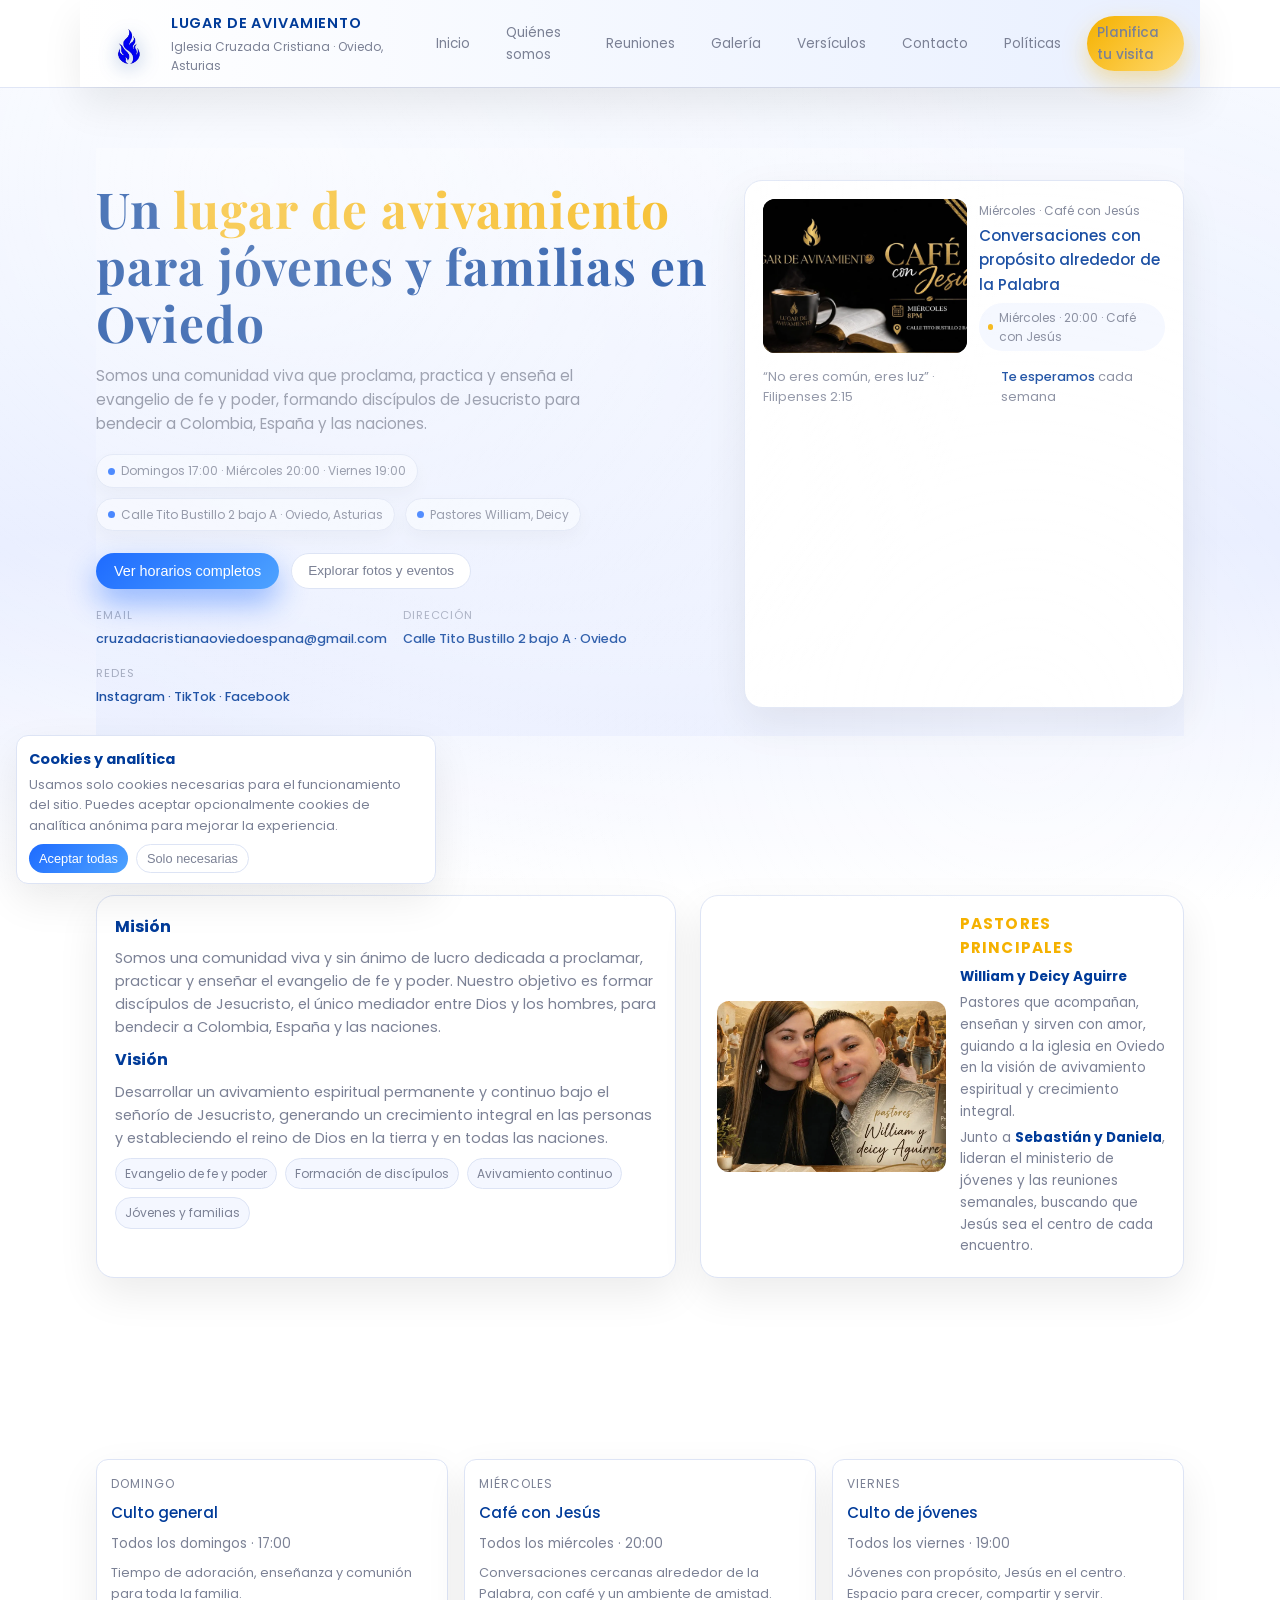
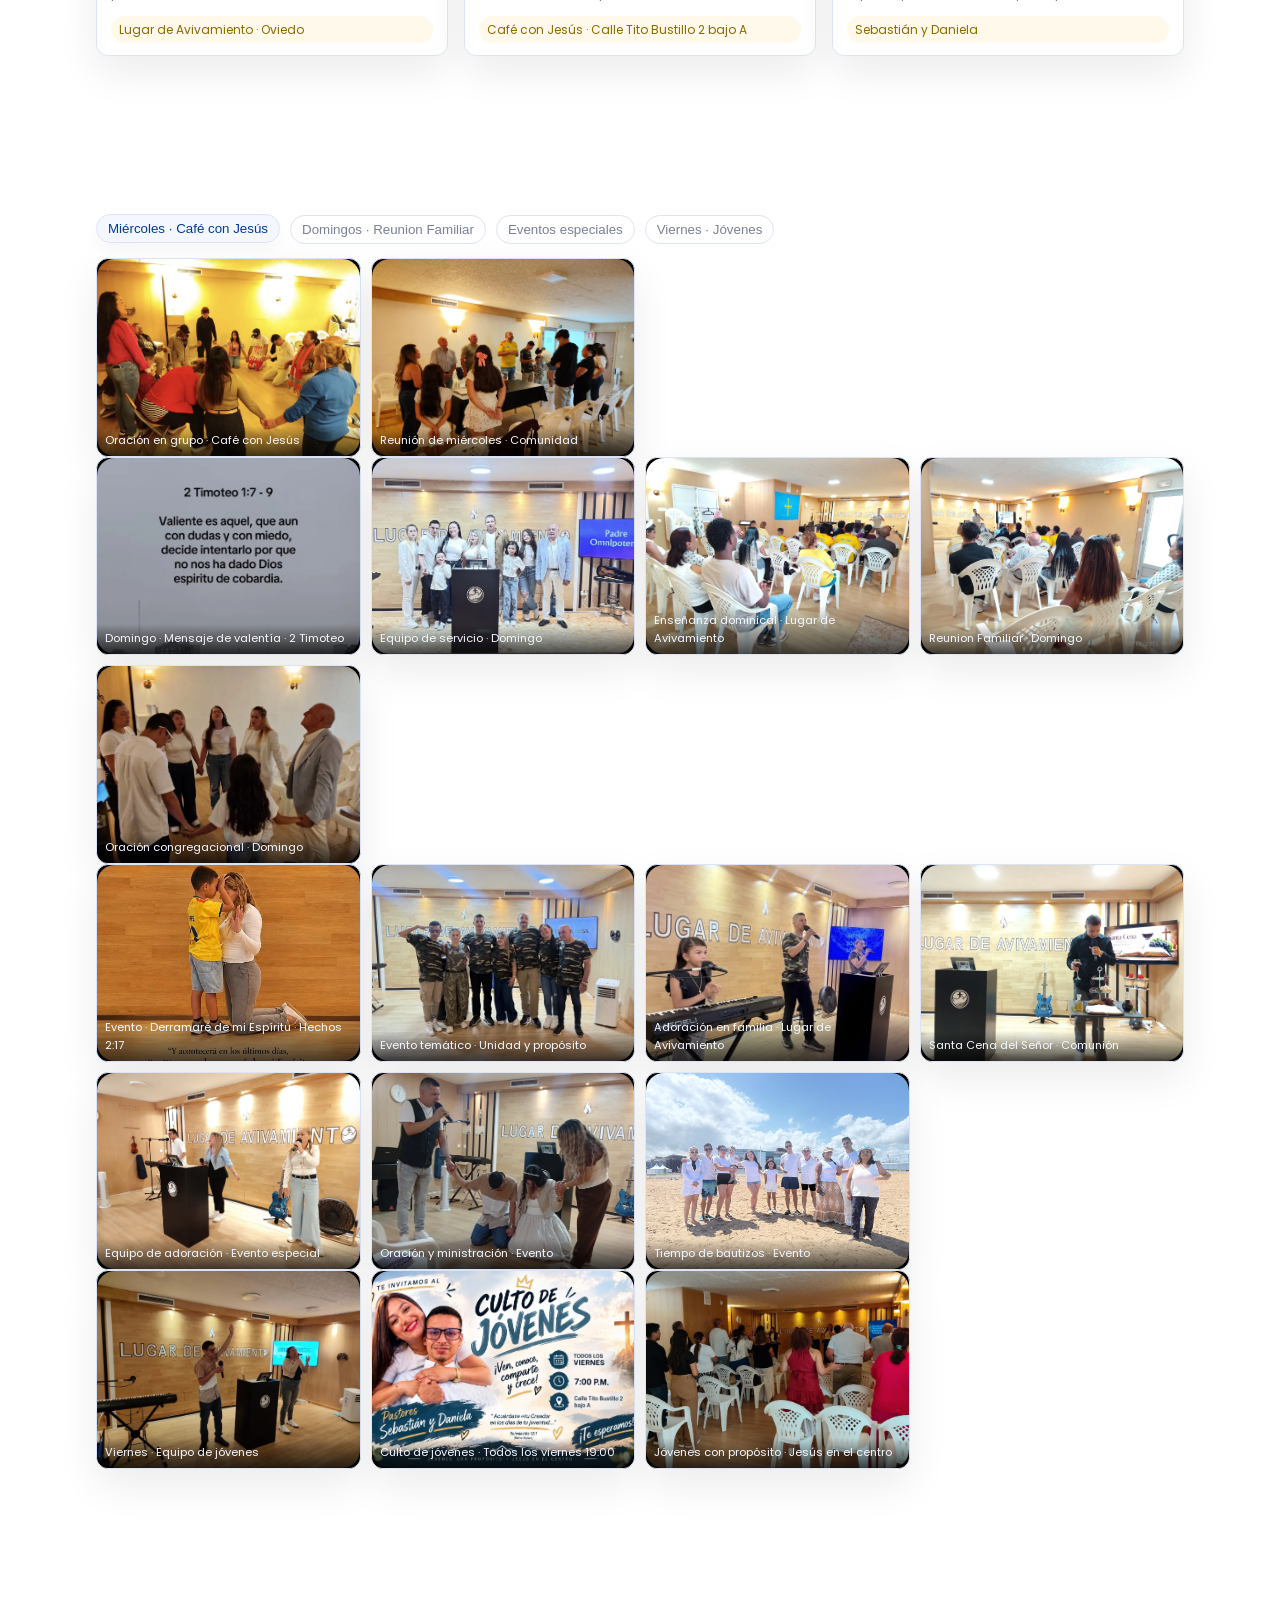
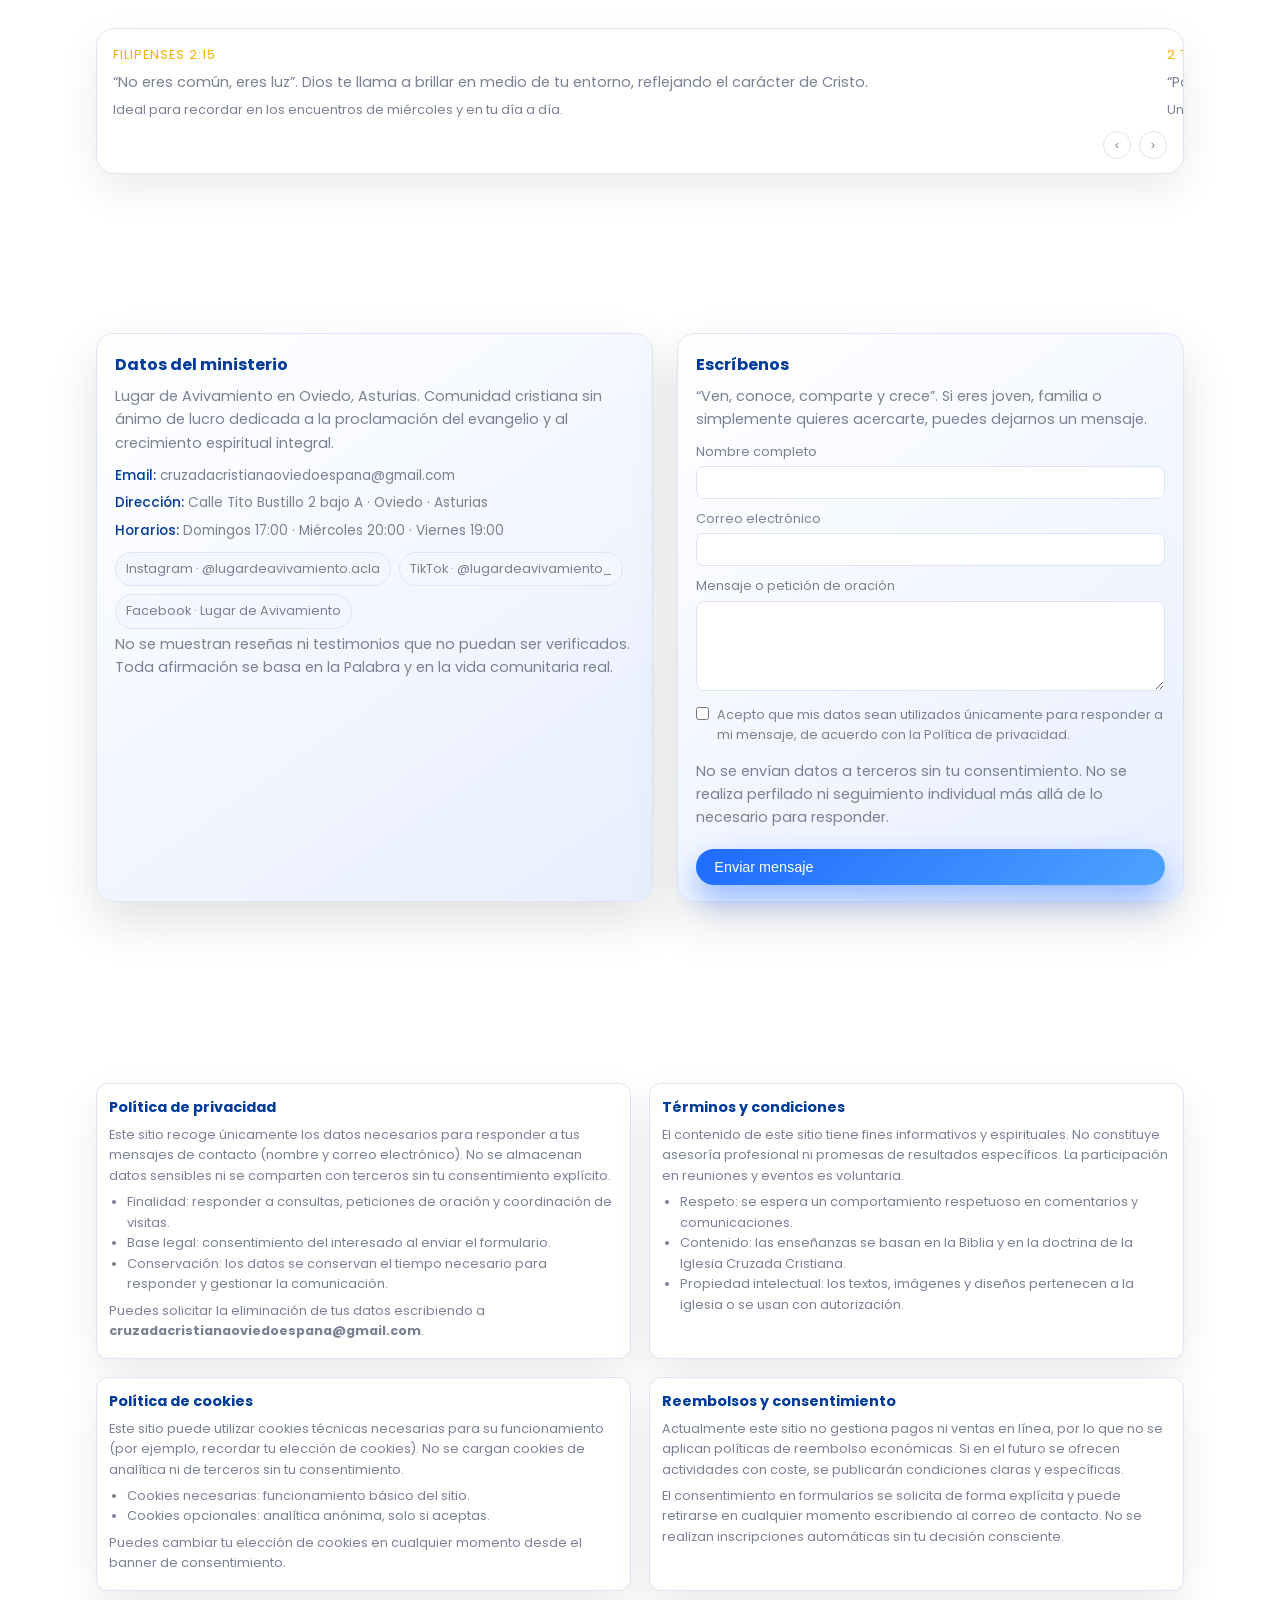
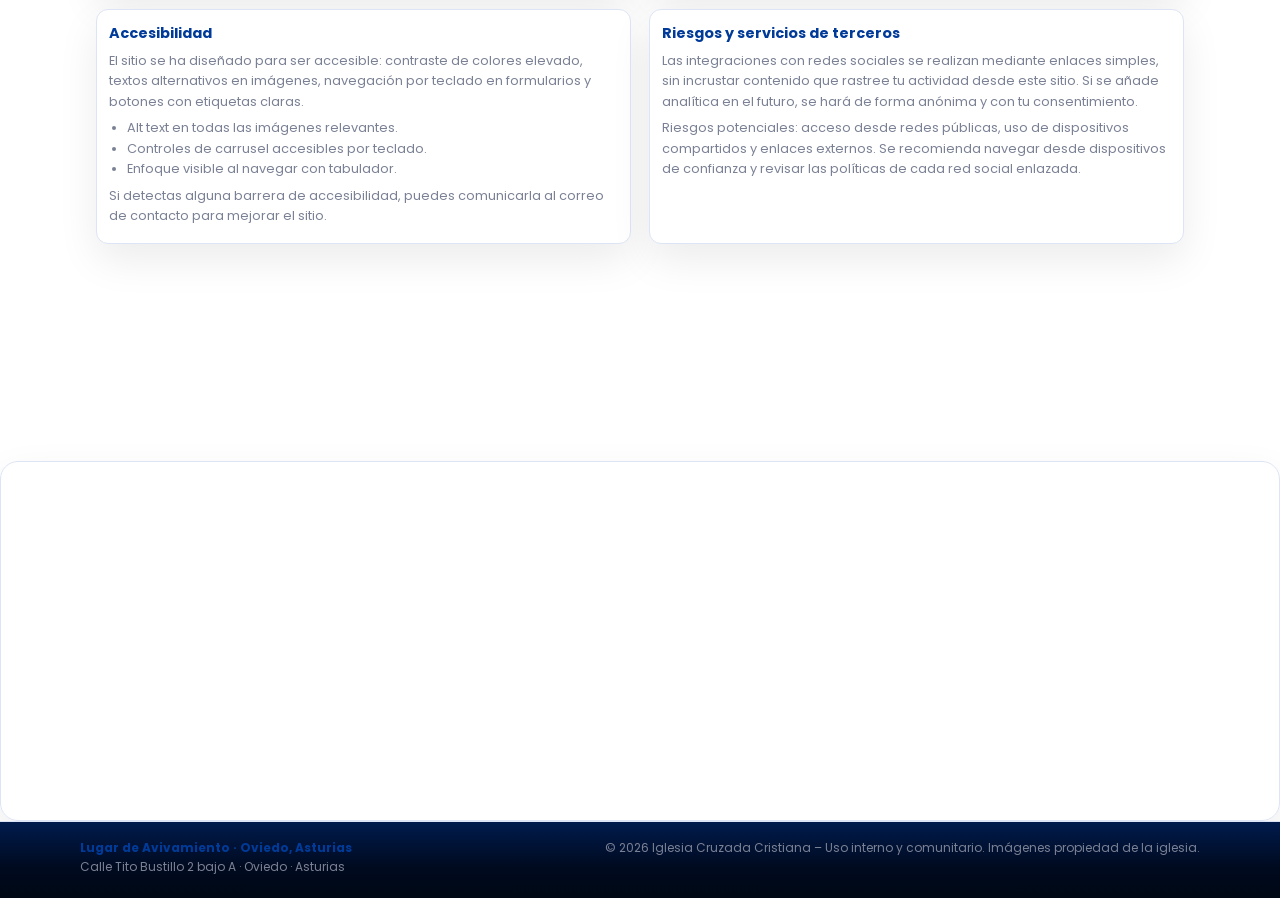
==== commit 641390dd: "Update print statement from 'Hello' to 'Goodbye'" ====
--- a/index.html
+++ b/index.html
@@ -988,6 +988,263 @@
       outline: 2px solid var(--accent-gold);
       outline-offset: 2px;
     }
+/* =========================
+   BASE & SCROLL
+   ========================= */
+html {
+  scroll-behavior: smooth;
+}
+
+body {
+  background: radial-gradient(circle at top, #f7f9ff 0, #eef2ff 40%, #ffffff 100%);
+}
+
+/* =========================
+   SECCIONES & CONTENEDORES
+   ========================= */
+.section {
+  position: relative;
+  overflow: hidden;
+}
+
+.section-header {
+  transform: translateY(10px);
+  opacity: 0;
+  transition: opacity 0.6s ease, transform 0.6s ease;
+}
+
+.section.in-view .section-header {
+  opacity: 1;
+  transform: translateY(0);
+}
+
+.card,
+.gallery-grid img,
+.contact-card {
+  transition: transform 0.35s ease, box-shadow 0.35s ease, background 0.35s ease;
+}
+
+/* =========================
+   HERO & PARALLAX SUAVE
+   ========================= */
+.hero {
+  background-attachment: fixed;
+  background-size: cover;
+  background-position: center;
+}
+
+.hero-inner {
+  transform: translateY(10px);
+  opacity: 0;
+  animation: heroFadeIn 1s ease forwards;
+}
+
+@keyframes heroFadeIn {
+  to {
+    opacity: 1;
+    transform: translateY(0);
+  }
+}
+
+/* =========================
+   BOTONES
+   ========================= */
+.btn-primary,
+.btn-secondary {
+  position: relative;
+  overflow: hidden;
+  transform: translateY(0);
+  transition: transform 0.2s ease, box-shadow 0.25s ease, background 0.25s ease;
+}
+
+.btn-primary::after,
+.btn-secondary::after {
+  content: "";
+  position: absolute;
+  inset: 0;
+  background: linear-gradient(120deg, rgba(255, 255, 255, 0.35), transparent 60%);
+  opacity: 0;
+  transform: translateX(-40%);
+  transition: opacity 0.25s ease, transform 0.35s ease;
+}
+
+.btn-primary:hover,
+.btn-secondary:hover {
+  transform: translateY(-2px);
+  box-shadow: 0 14px 30px rgba(0, 82, 204, 0.25);
+}
+
+.btn-primary:hover::after,
+.btn-secondary:hover::after {
+  opacity: 1;
+  transform: translateX(40%);
+}
+
+/* =========================
+   NAV & HEADER
+   ========================= */
+.header-inner {
+  backdrop-filter: blur(16px);
+  background: linear-gradient(90deg, rgba(255, 255, 255, 0.9), rgba(230, 238, 255, 0.9));
+  box-shadow: 0 18px 40px rgba(0, 0, 0, 0.08);
+  transition: box-shadow 0.3s ease, background 0.3s ease;
+}
+
+.nav a {
+  position: relative;
+  transition: color 0.25s ease;
+}
+
+.nav a::after {
+  content: "";
+  position: absolute;
+  left: 0;
+  bottom: -4px;
+  width: 0;
+  height: 2px;
+  background: linear-gradient(90deg, #0052cc, #f5b544);
+  transition: width 0.25s ease;
+}
+
+.nav a:hover::after {
+  width: 100%;
+}
+
+/* =========================
+   LOGO
+   ========================= */
+.brand-logo {
+  display: flex;
+  align-items: center;
+  justify-content: center;
+}
+
+.brand-logo img {
+  width: 80px;
+  height: auto;
+  filter: drop-shadow(0 4px 10px rgba(0, 59, 153, 0.35));
+  transition: transform 0.3s ease, filter 0.3s ease;
+}
+
+.brand-logo img:hover {
+  transform: translateY(-2px) scale(1.03);
+  filter: drop-shadow(0 8px 18px rgba(0, 59, 153, 0.45));
+}
+
+/* =========================
+   GALERÍA & IMÁGENES
+   ========================= */
+.gallery-grid img {
+  border-radius: 18px;
+  box-shadow: 0 18px 40px rgba(0, 0, 0, 0.12);
+}
+
+.gallery-grid img:hover {
+  transform: translateY(-4px) scale(1.01);
+}
+
+/* =========================
+   FORMULARIO
+   ========================= */
+.contact-card {
+  backdrop-filter: blur(18px);
+  background: linear-gradient(145deg, rgba(255, 255, 255, 0.96), rgba(230, 238, 255, 0.96));
+  box-shadow: 0 20px 50px rgba(0, 0, 0, 0.12);
+}
+
+.form-input,
+.form-textarea {
+  transition: box-shadow 0.25s ease, border-color 0.25s ease, transform 0.15s ease;
+}
+
+.form-input:focus-visible,
+.form-textarea:focus-visible {
+  border-color: #0052cc;
+  box-shadow: 0 0 0 1px rgba(0, 82, 204, 0.35), 0 10px 24px rgba(0, 0, 0, 0.12);
+  transform: translateY(-1px);
+}
+
+/* =========================
+   MICRO-INTERACCIONES
+   ========================= */
+.card:hover {
+  transform: translateY(-4px);
+  box-shadow: 0 18px 40px rgba(0, 0, 0, 0.14);
+}
+
+footer {
+  background: radial-gradient(circle at top, #001b4d 0, #000814 60%);
+}
+/* ============================================================
+   FONDO PREMIUM — CIELO AZUL SUAVE + CRISTAL
+   ============================================================ */
+
+body {
+  background: linear-gradient(
+      180deg,
+      #f9fbff 0%,
+      #eef3ff 35%,
+      #e6ecff 60%,
+      #ffffff 100%
+    );
+  color: var(--text-primary);
+  background-attachment: fixed;
+}
+
+/* Luz suave en el fondo */
+body::before {
+  content: "";
+  position: fixed;
+  inset: 0;
+  pointer-events: none;
+  background: radial-gradient(
+      circle at 20% 20%,
+      rgba(255, 255, 255, 0.55) 0%,
+      transparent 60%
+    ),
+    radial-gradient(
+      circle at 80% 80%,
+      rgba(255, 255, 255, 0.35) 0%,
+      transparent 70%
+    );
+  opacity: 0.7;
+}
+
+/* Paneles cristal */
+.section {
+  background: rgba(255, 255, 255, 0.65);
+  backdrop-filter: blur(18px);
+  border-radius: 18px;
+  padding: 40px;
+  margin-bottom: 60px;
+  box-shadow: 0 18px 40px rgba(0, 0, 0, 0.06);
+}
+
+/* Hero con profundidad */
+.hero {
+  background: linear-gradient(
+      180deg,
+      rgba(255, 255, 255, 0.7) 0%,
+      rgba(240, 244, 255, 0.8) 40%,
+      rgba(230, 236, 255, 0.9) 100%
+    ),
+    url('tu-imagen-hero.jpg');
+  background-size: cover;
+  background-position: center;
+  background-attachment: fixed;
+}
+
+/* Footer elegante */
+footer {
+  background: linear-gradient(
+      180deg,
+      #001b4d 0%,
+      #000a1f 60%,
+      #000814 100%
+    );
+  color: #ffffff;
+}
+
   </style>
 </head>
 <body>
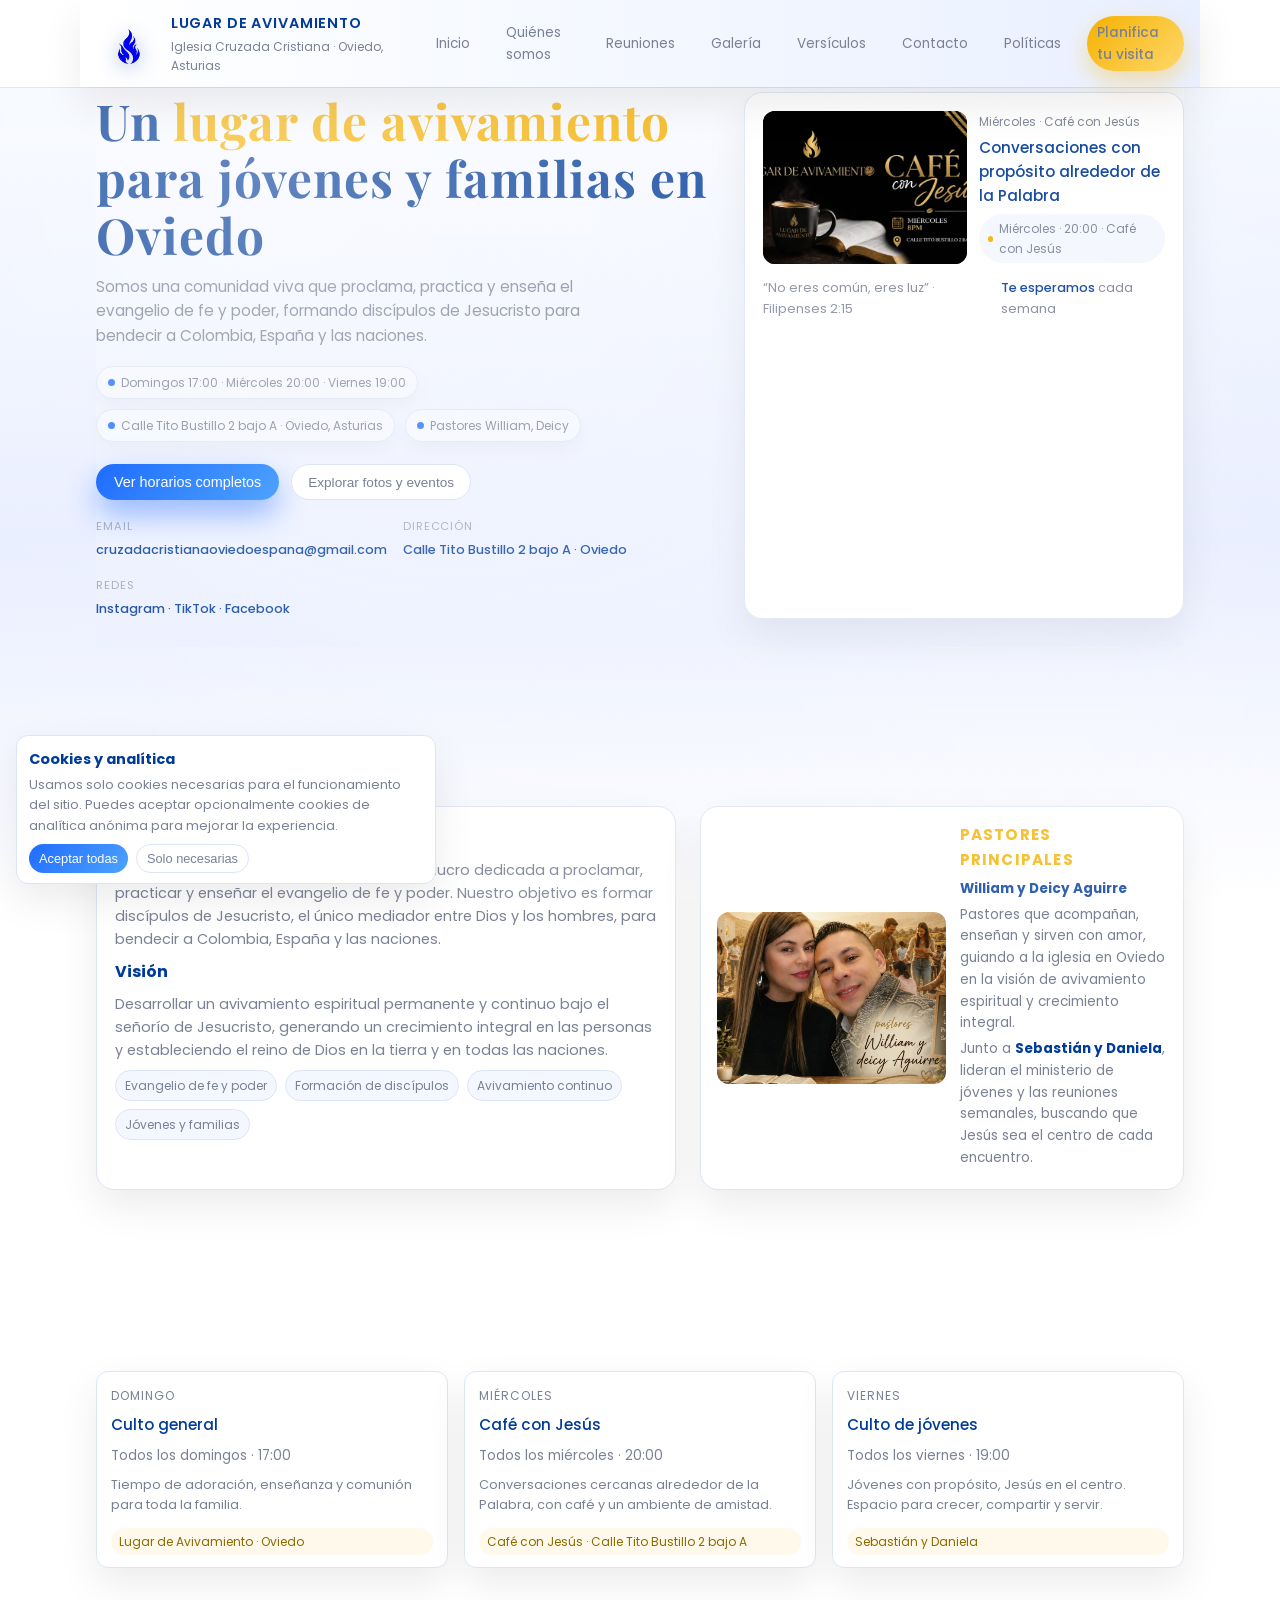
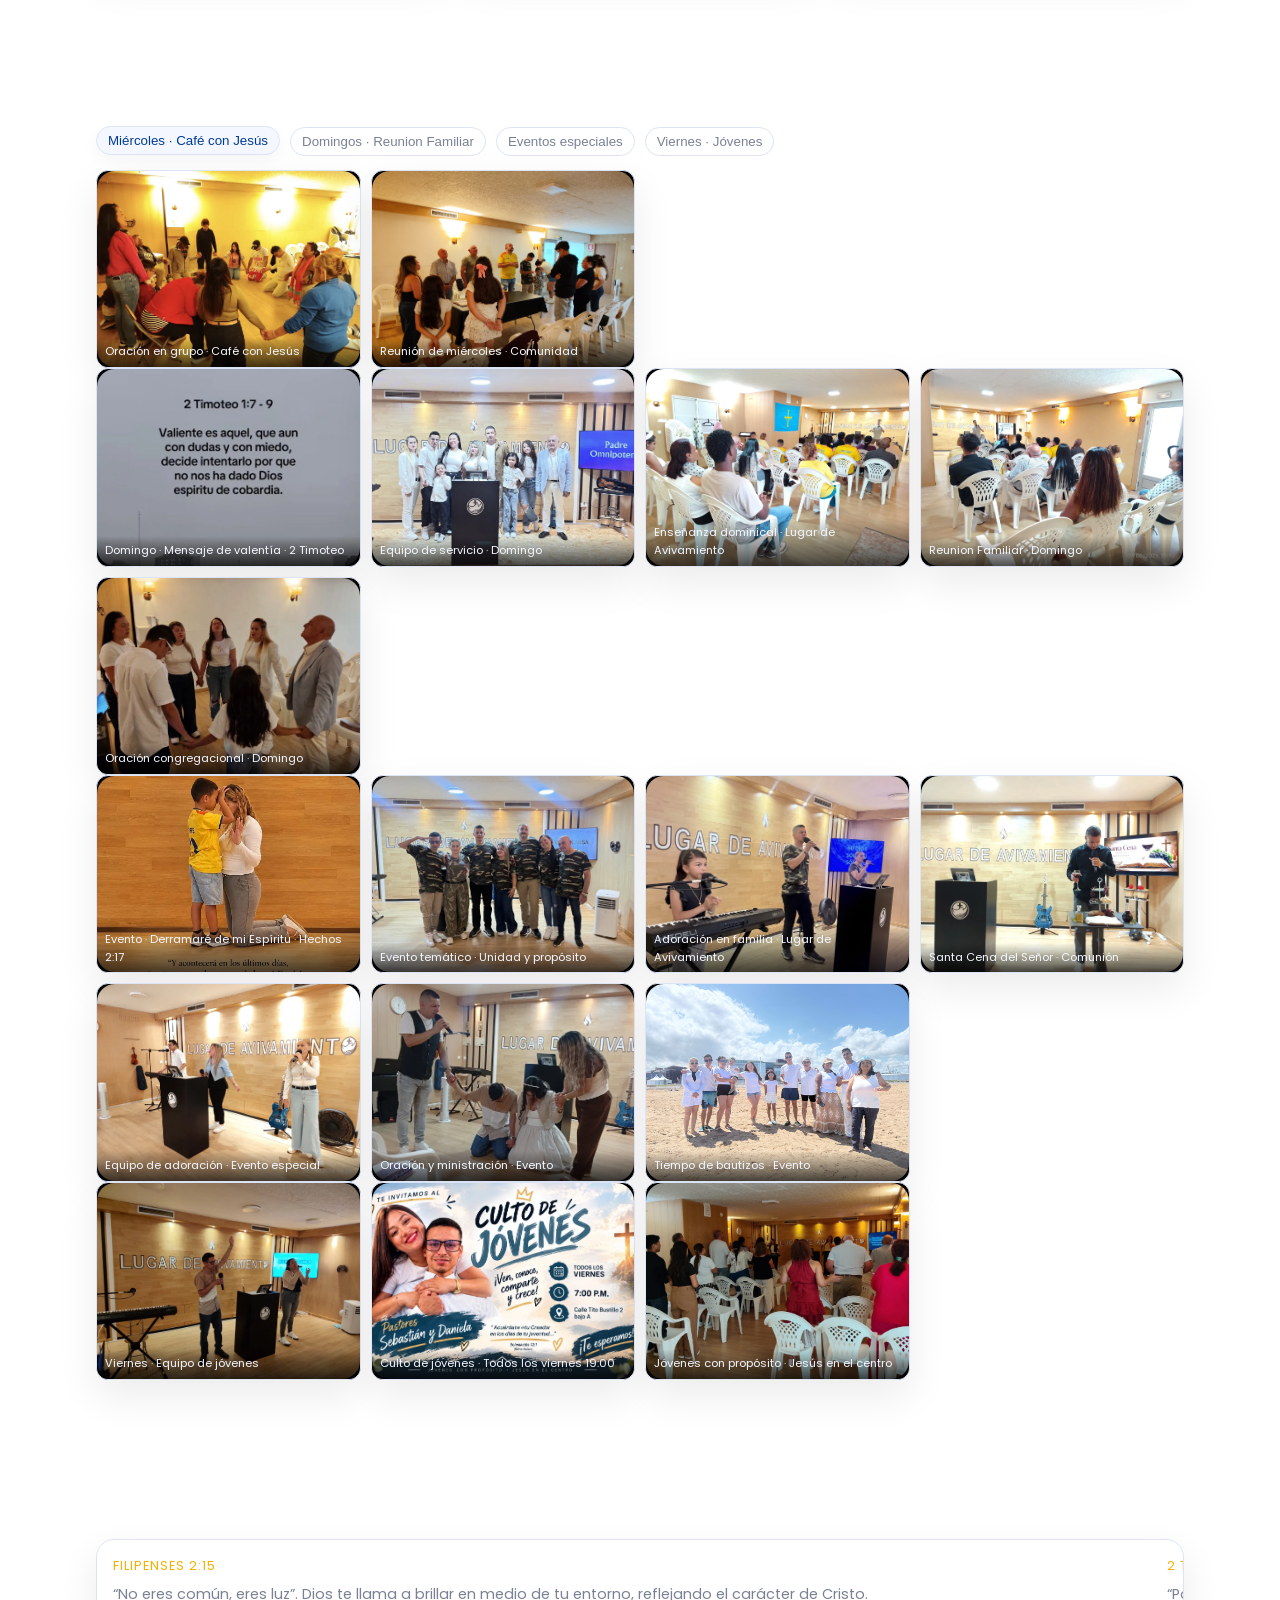
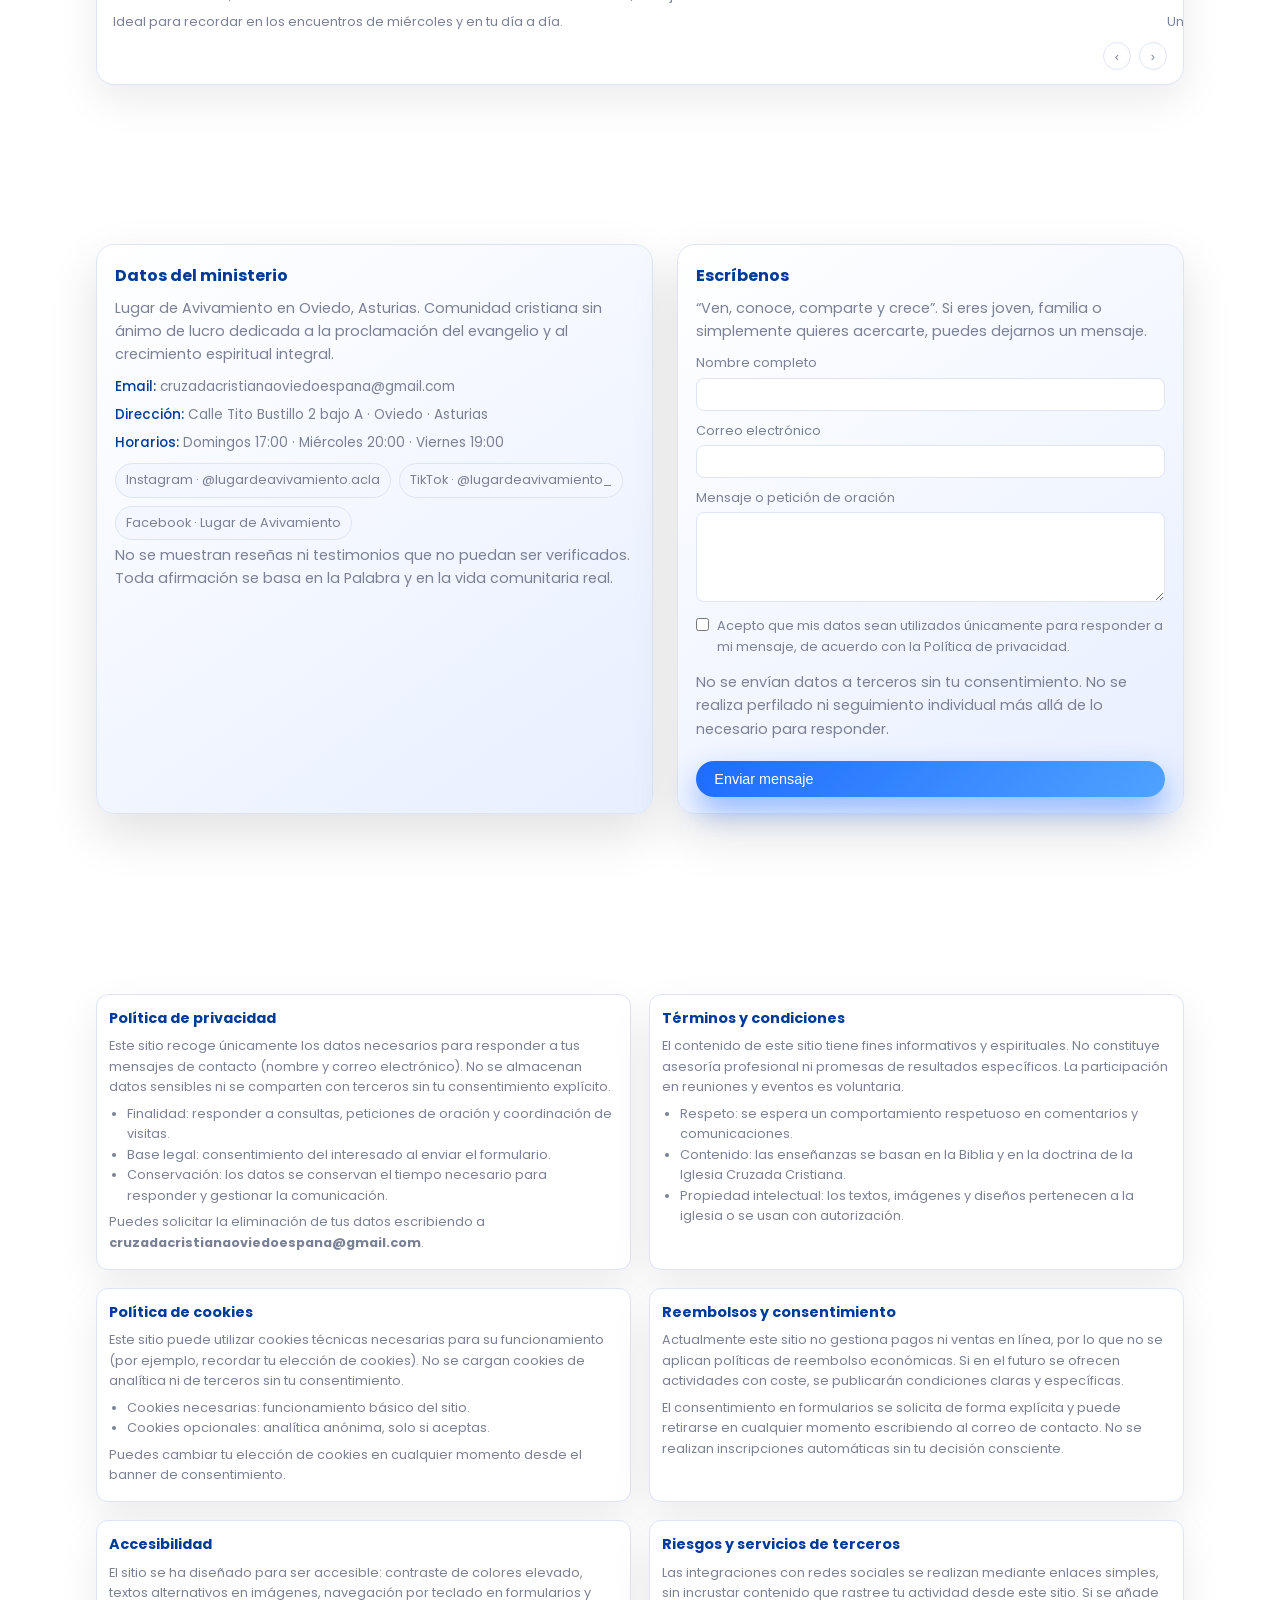
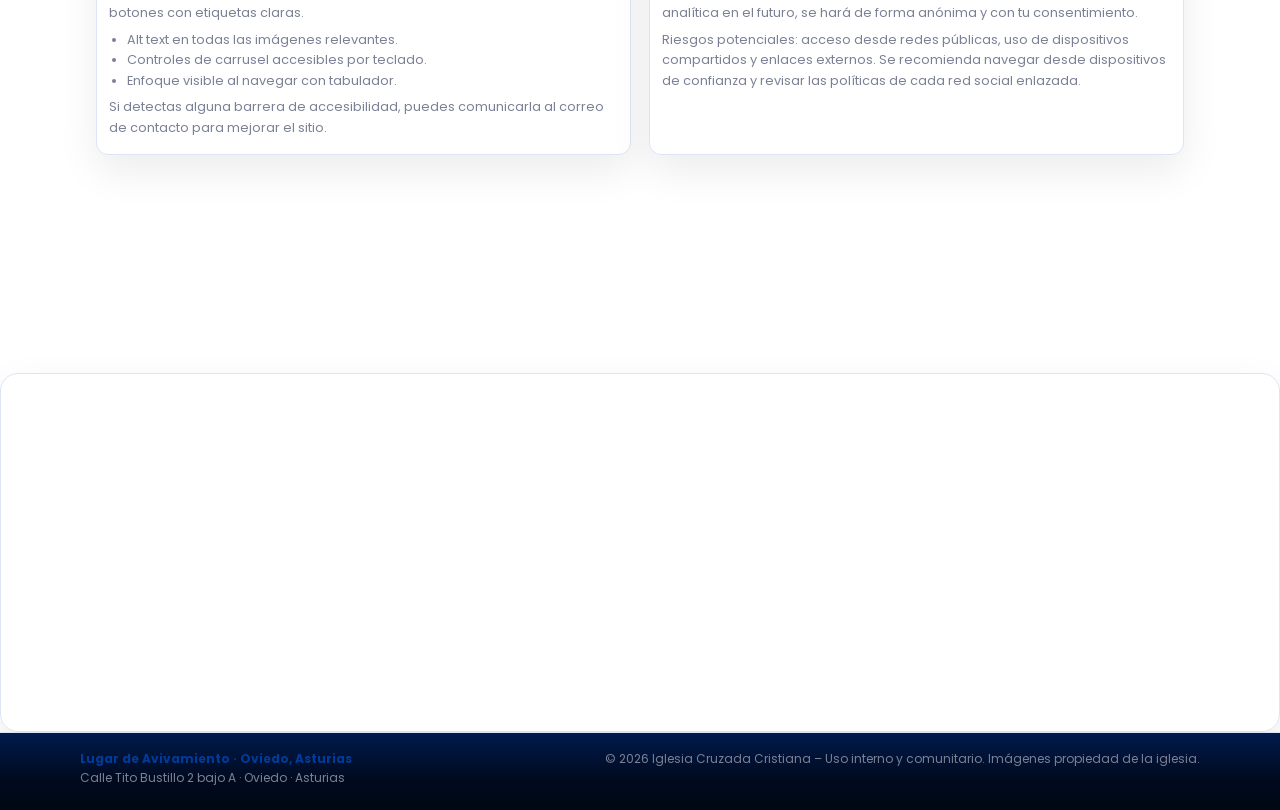
==== commit d05380ba: "Update print statement from 'Hello' to 'Goodbye'" ====
--- a/index.html
+++ b/index.html
@@ -1243,6 +1243,22 @@
       #000814 100%
     );
   color: #ffffff;
+}
+/* =========================
+   HEADER OCULTO AL SCROLL
+   ========================= */
+header {
+  position: fixed;
+  top: 0;
+  left: 0;
+  width: 100%;
+  z-index: 999;
+  transition: transform 0.4s ease, opacity 0.4s ease;
+}
+
+header.hidden {
+  transform: translateY(-100%);
+  opacity: 0;
 }
 
   </style>
@@ -1955,6 +1971,22 @@
     if (!getCookie('lav_cookies')) {
       document.getElementById('cookie-banner').style.display = 'block';
     }
+  let lastScroll = 0;
+  const header = document.querySelector("header");
+
+  window.addEventListener("scroll", () => {
+    const currentScroll = window.pageYOffset;
+
+    if (currentScroll > lastScroll && currentScroll > 100) {
+      // Oculta el header al bajar
+      header.classList.add("hidden");
+    } else {
+      // Muestra el header al subir o volver al inicio
+      header.classList.remove("hidden");
+    }
+
+    lastScroll = currentScroll;
+  });
   </script>
 </body>
 </html>
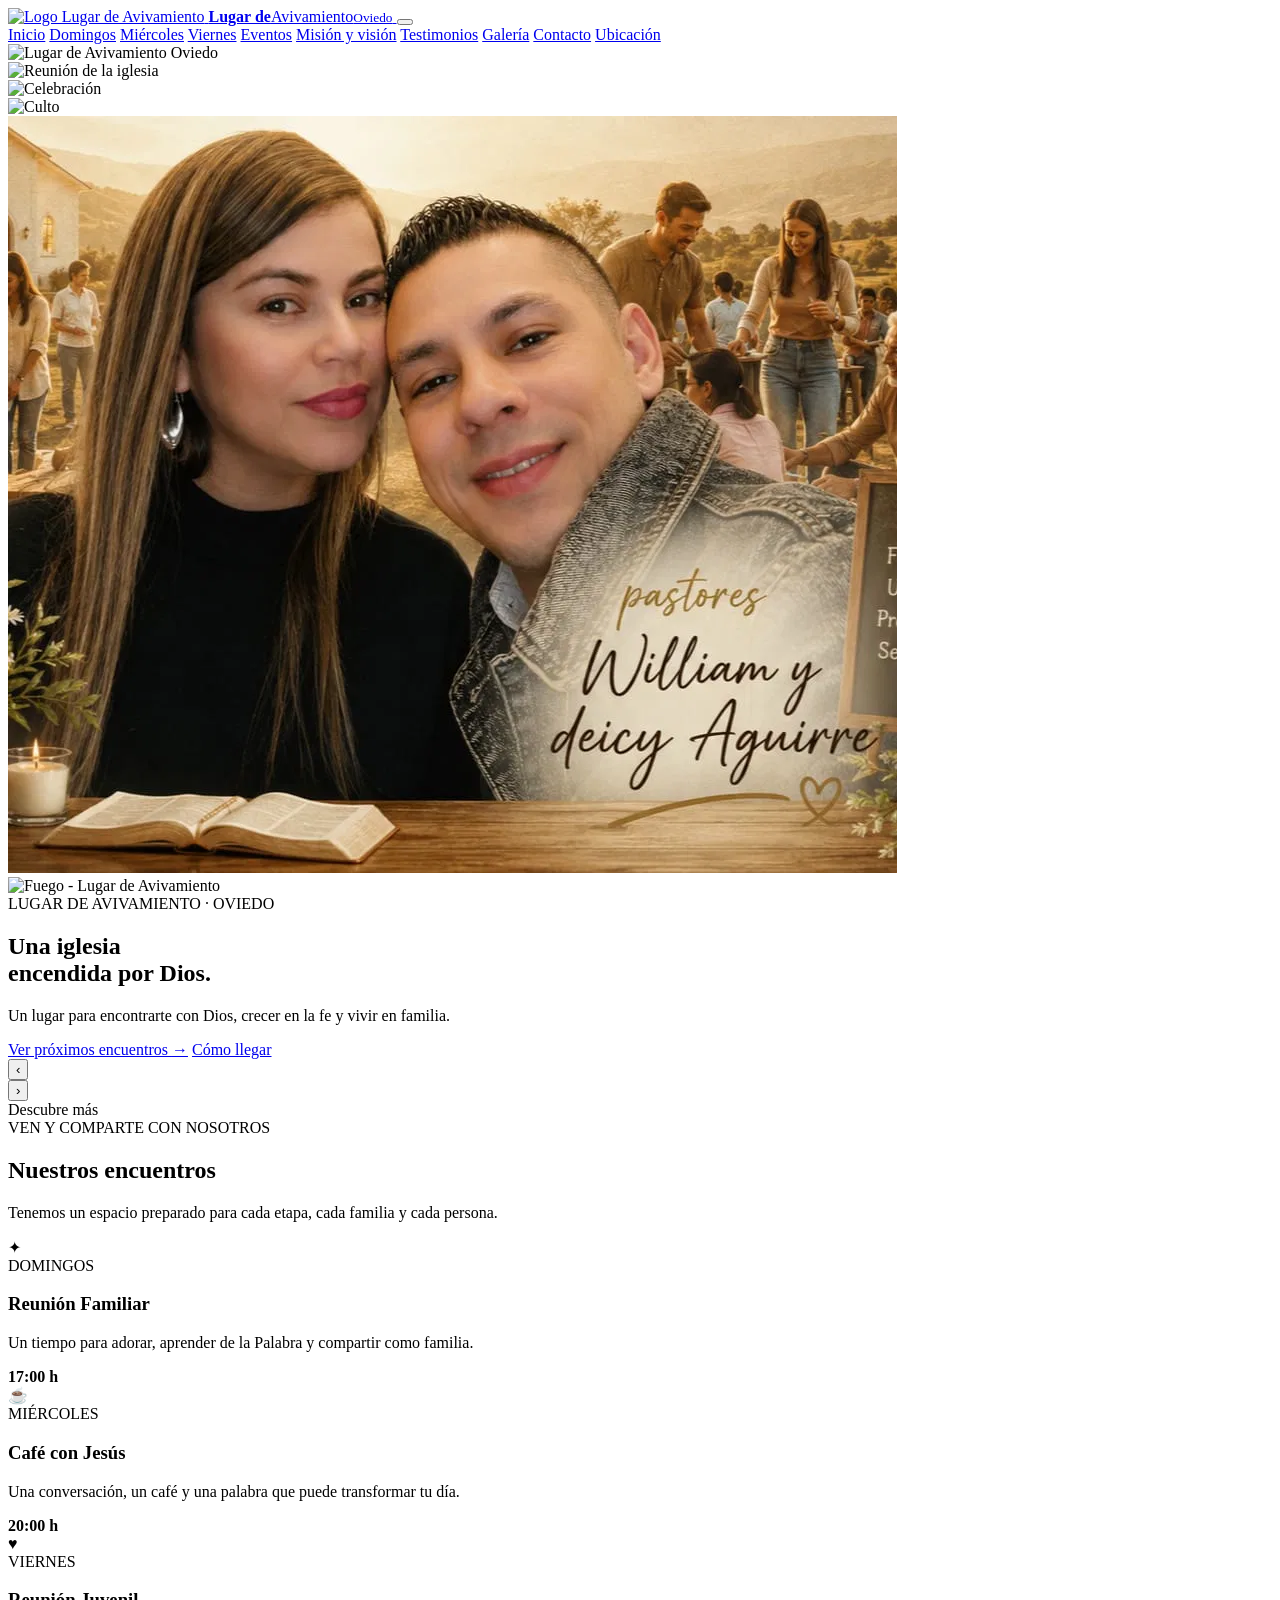
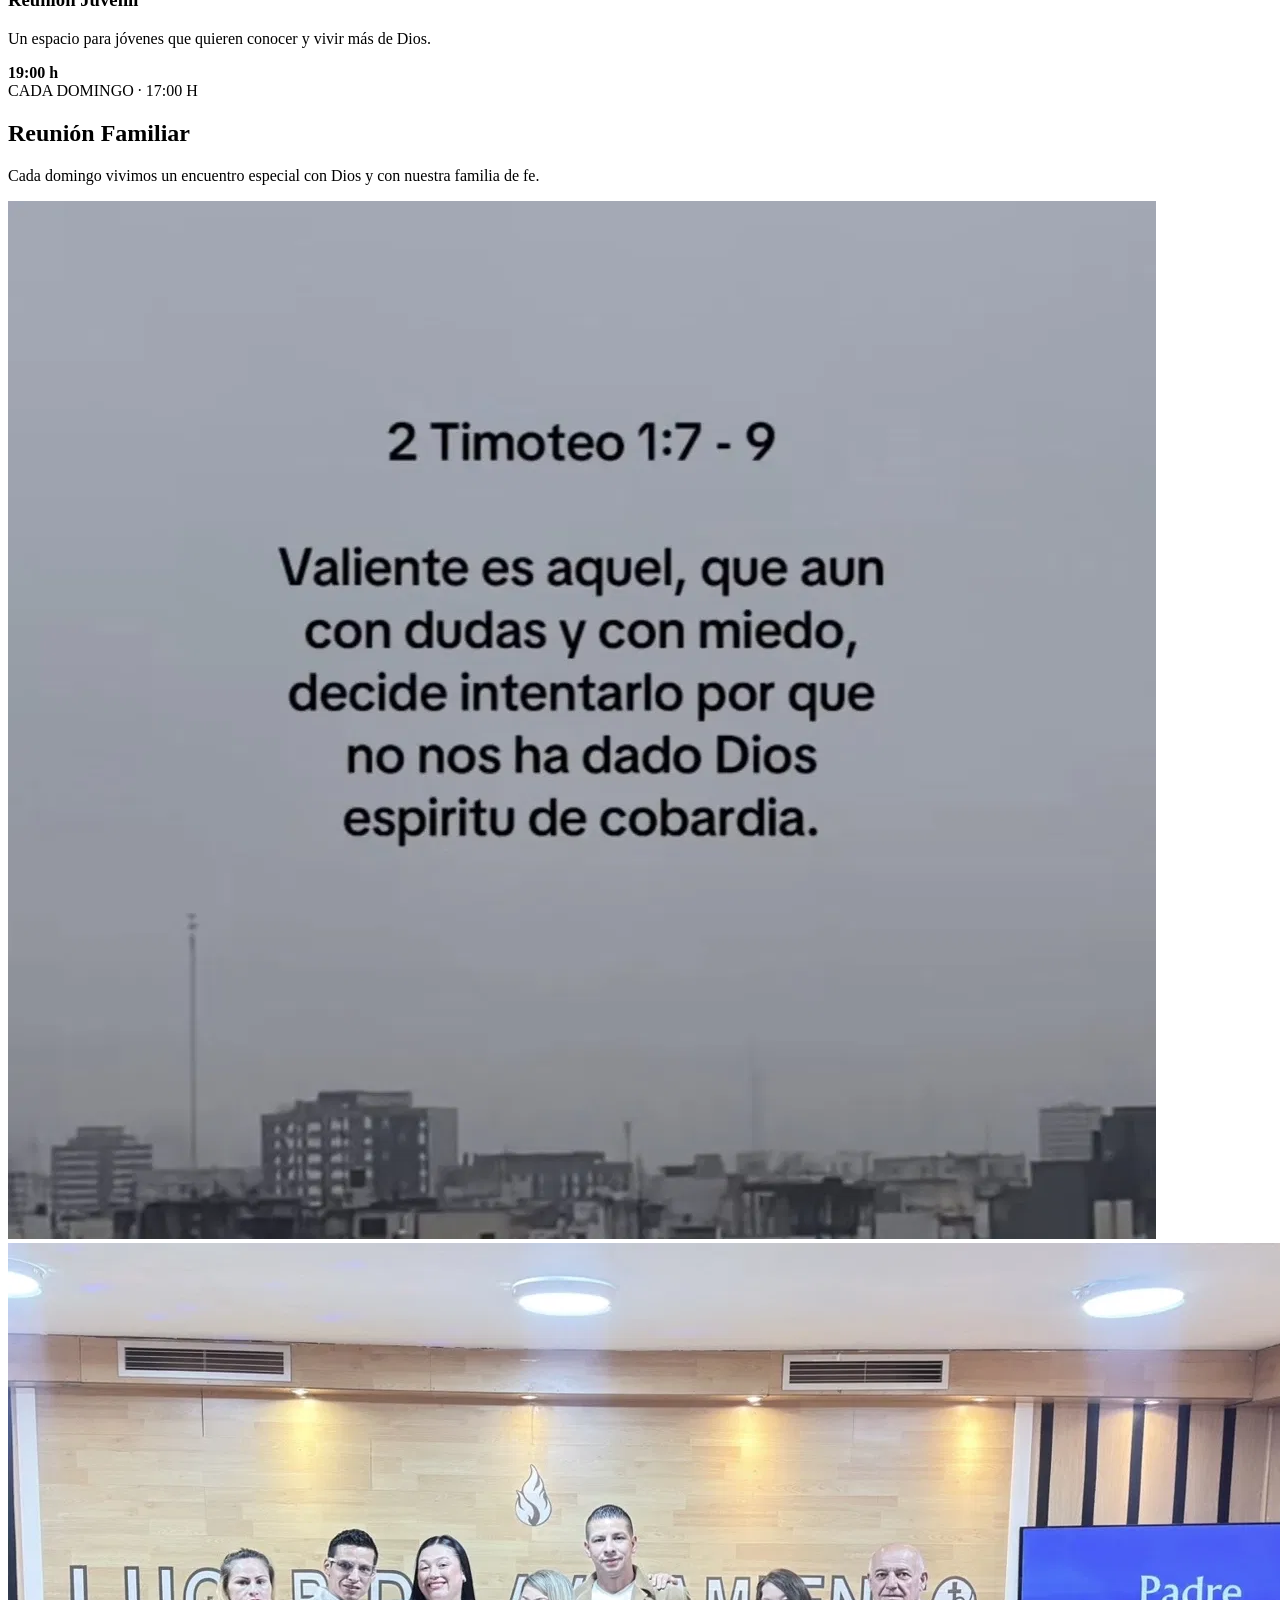
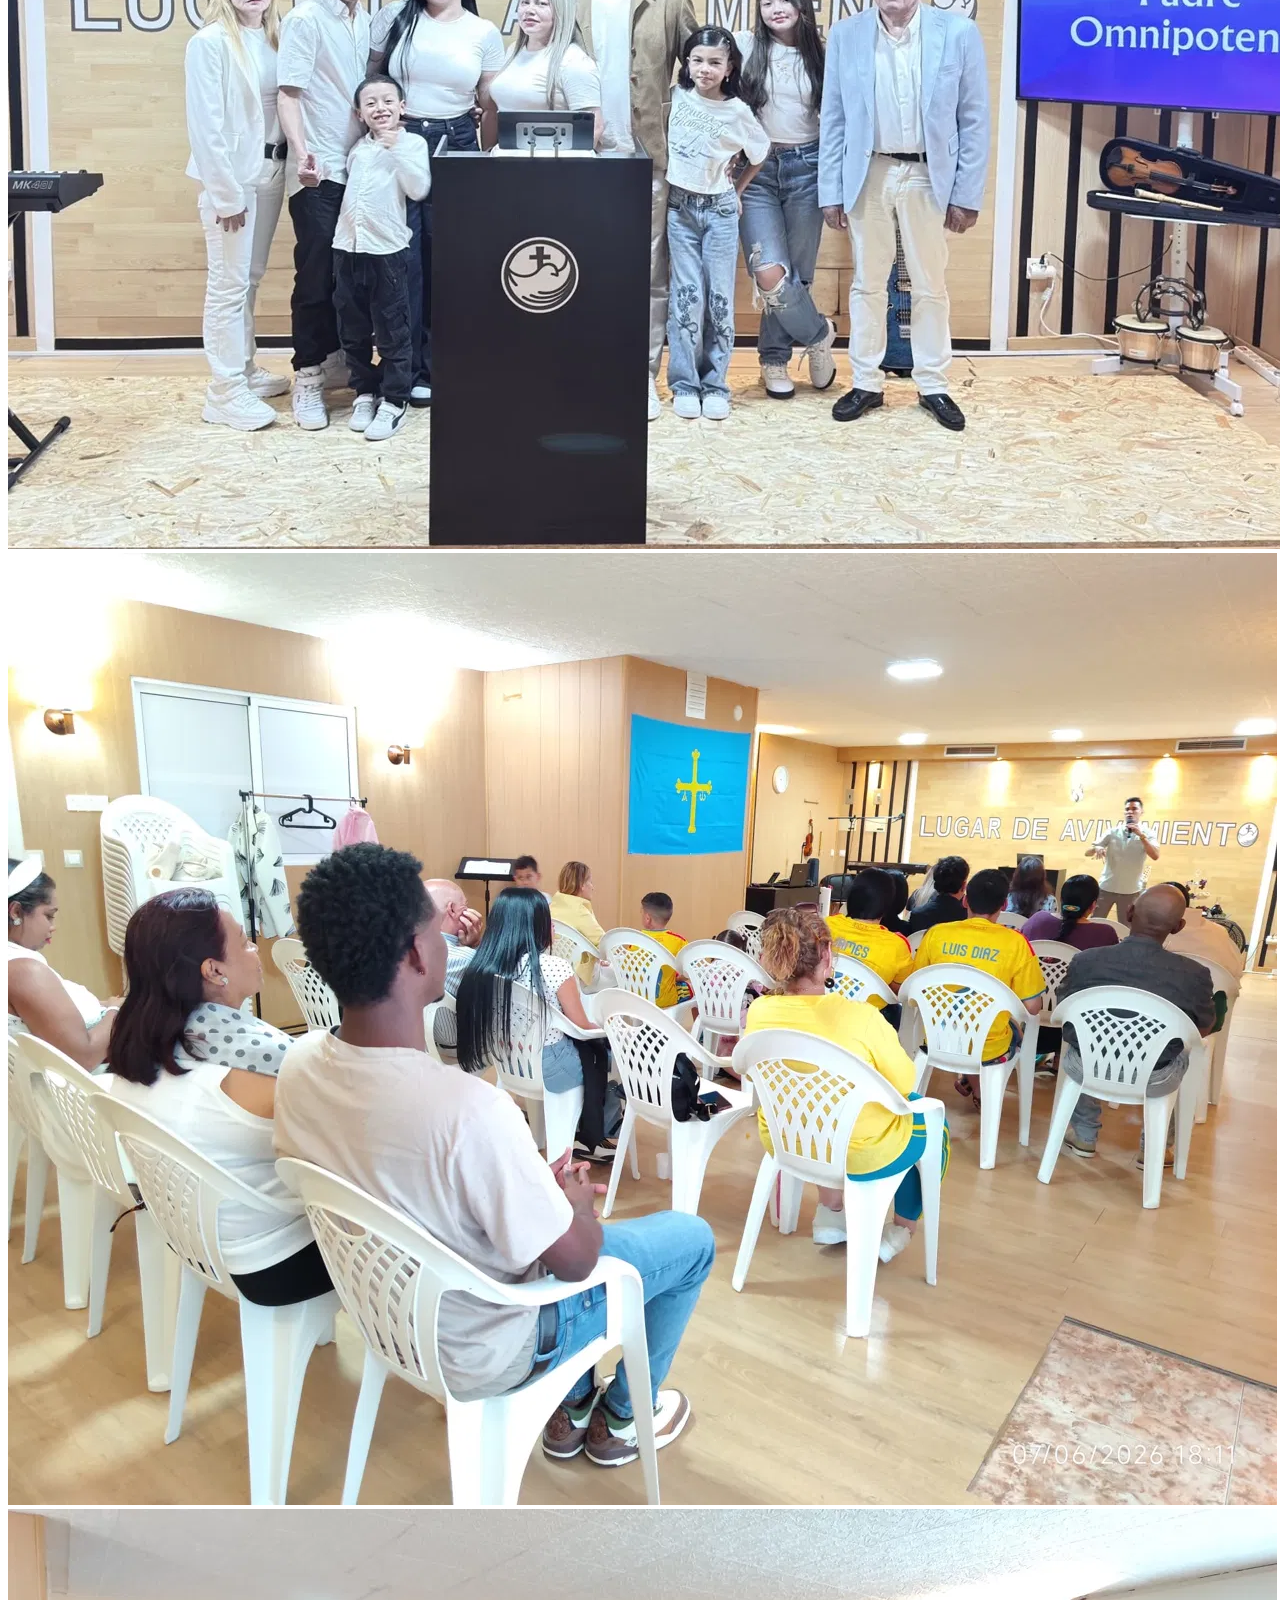
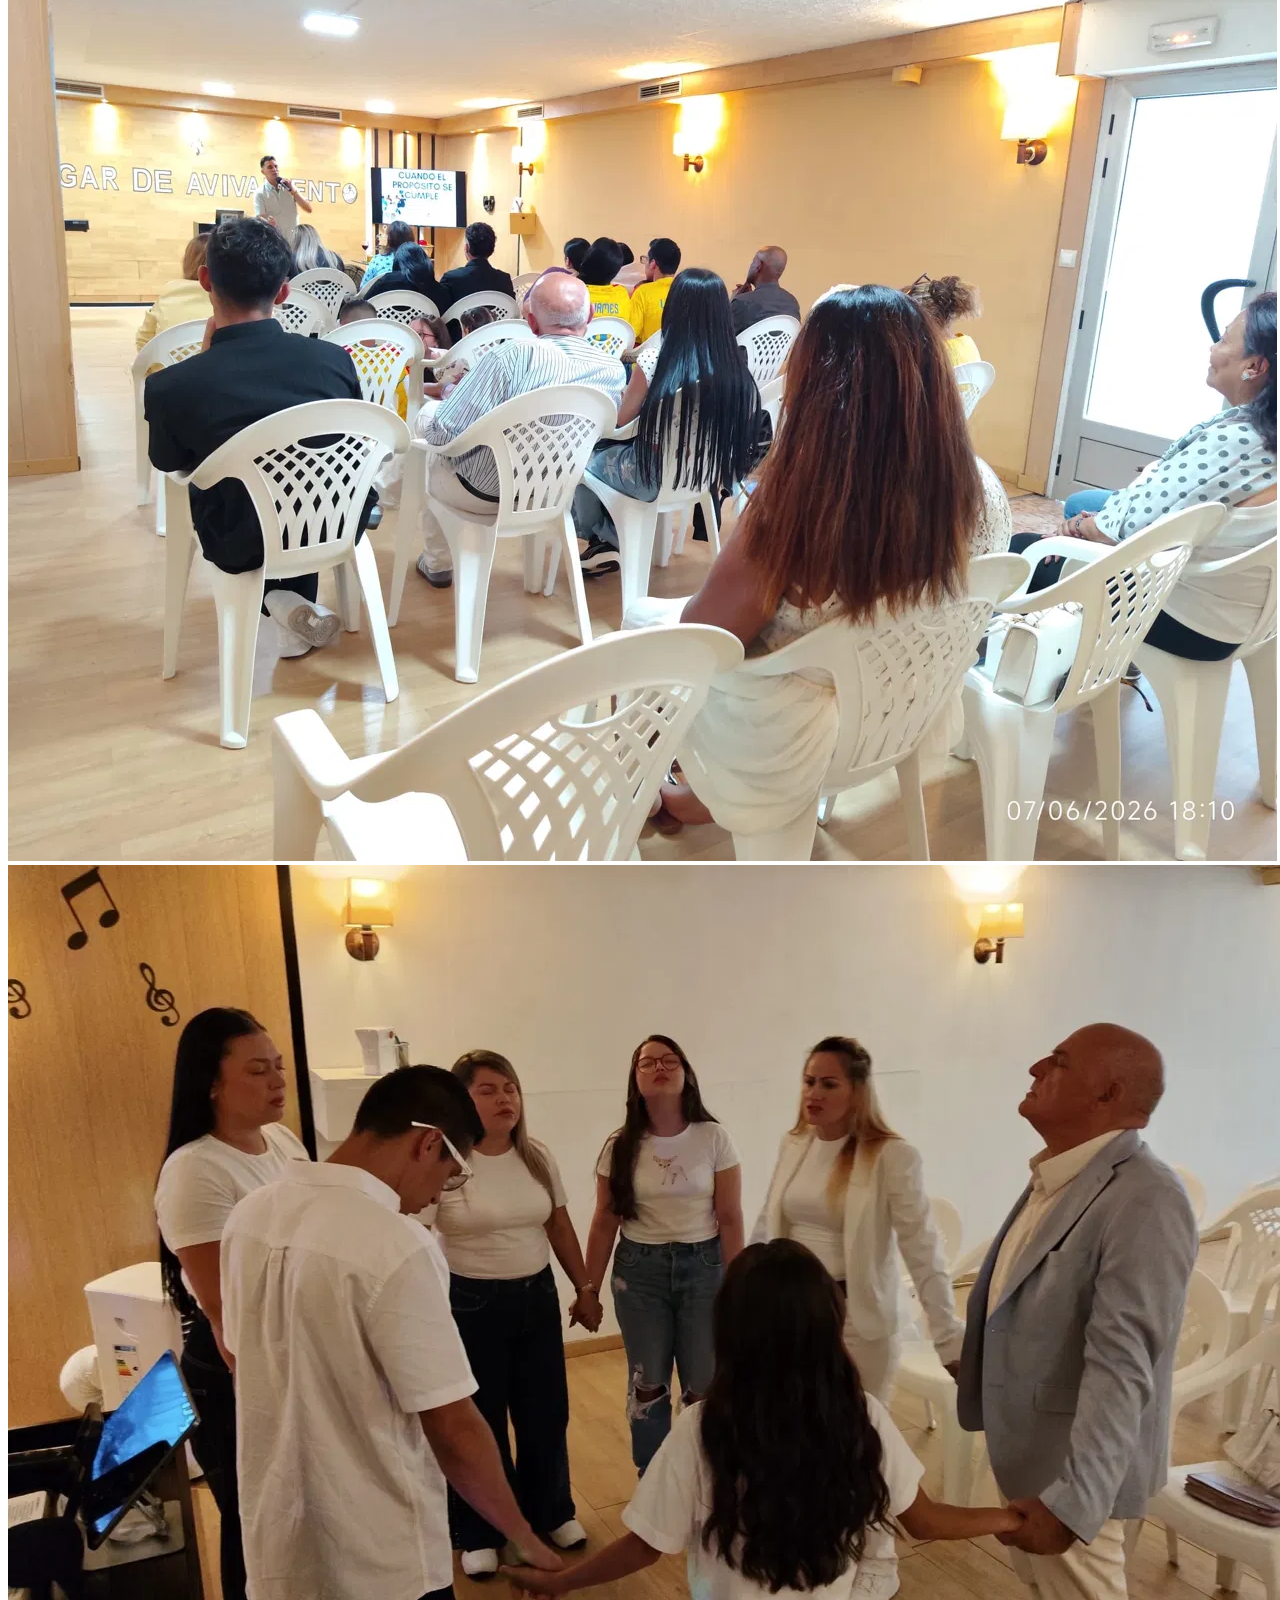
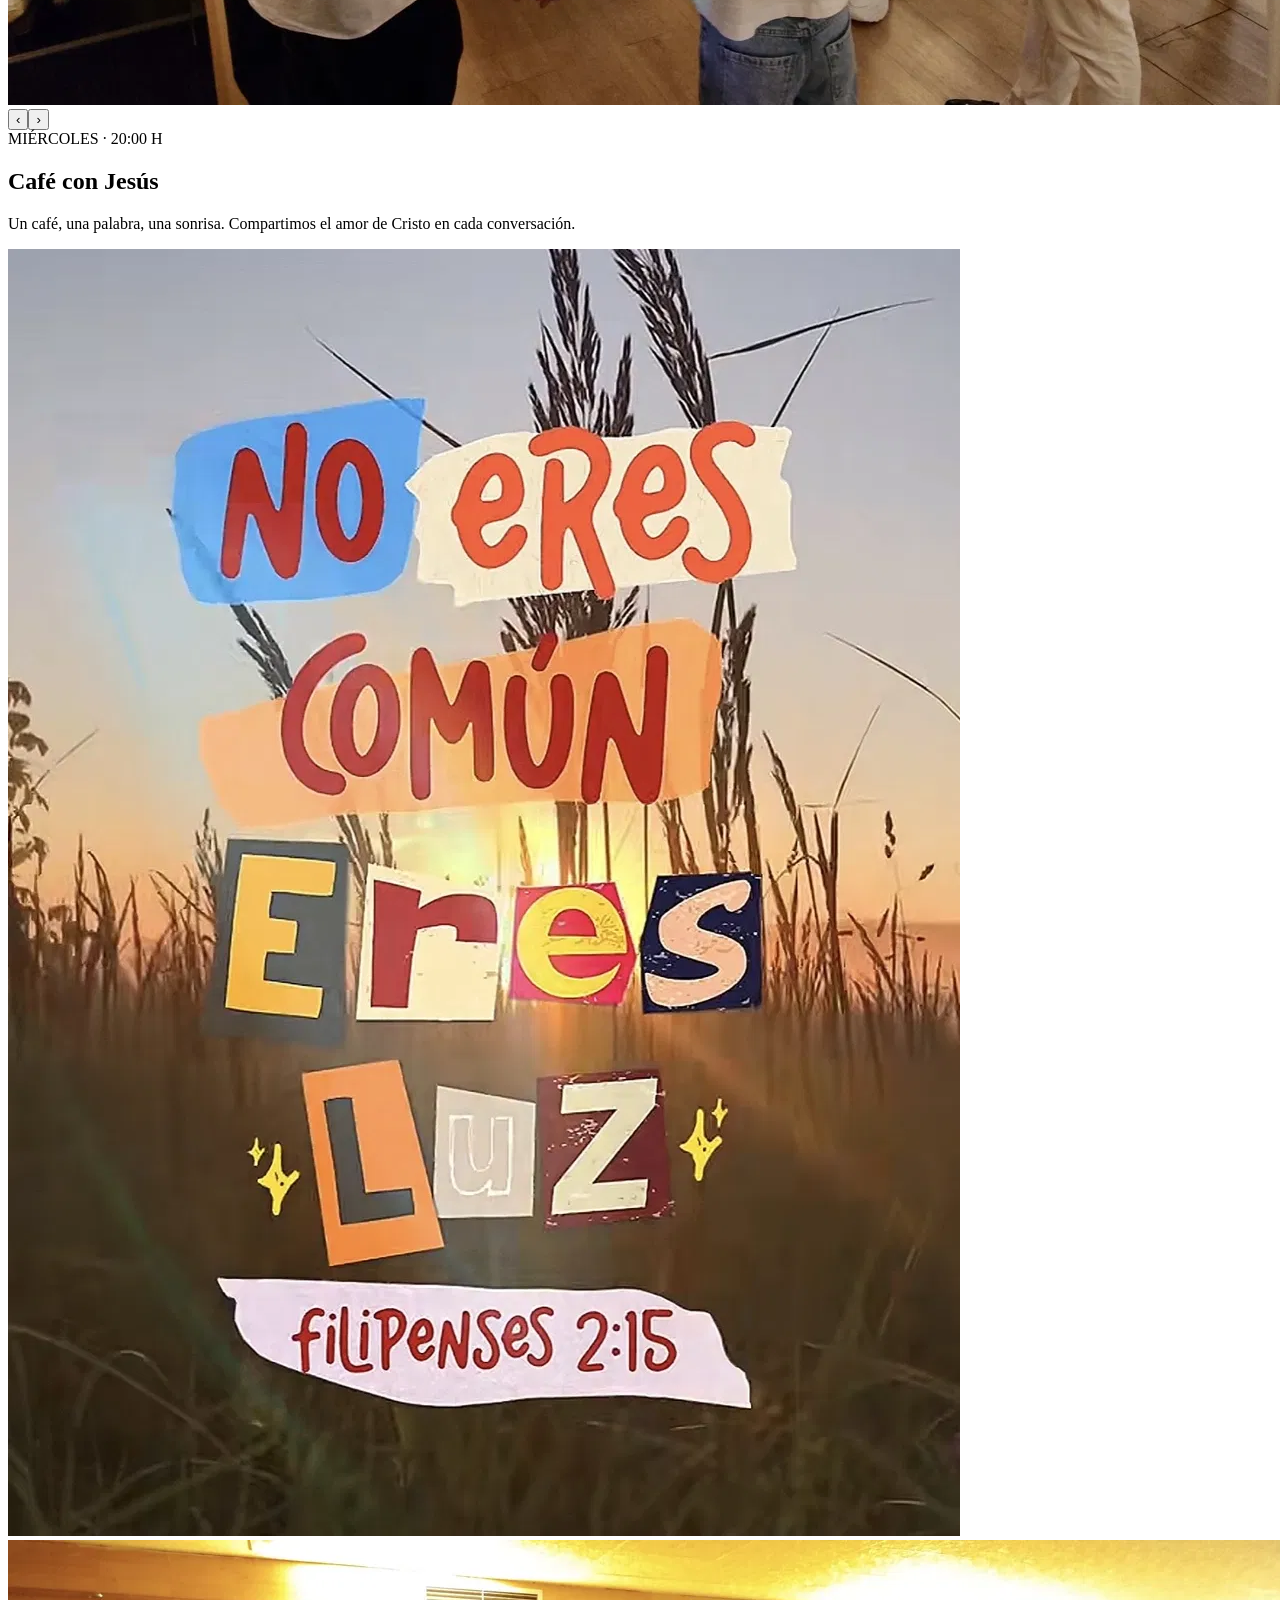
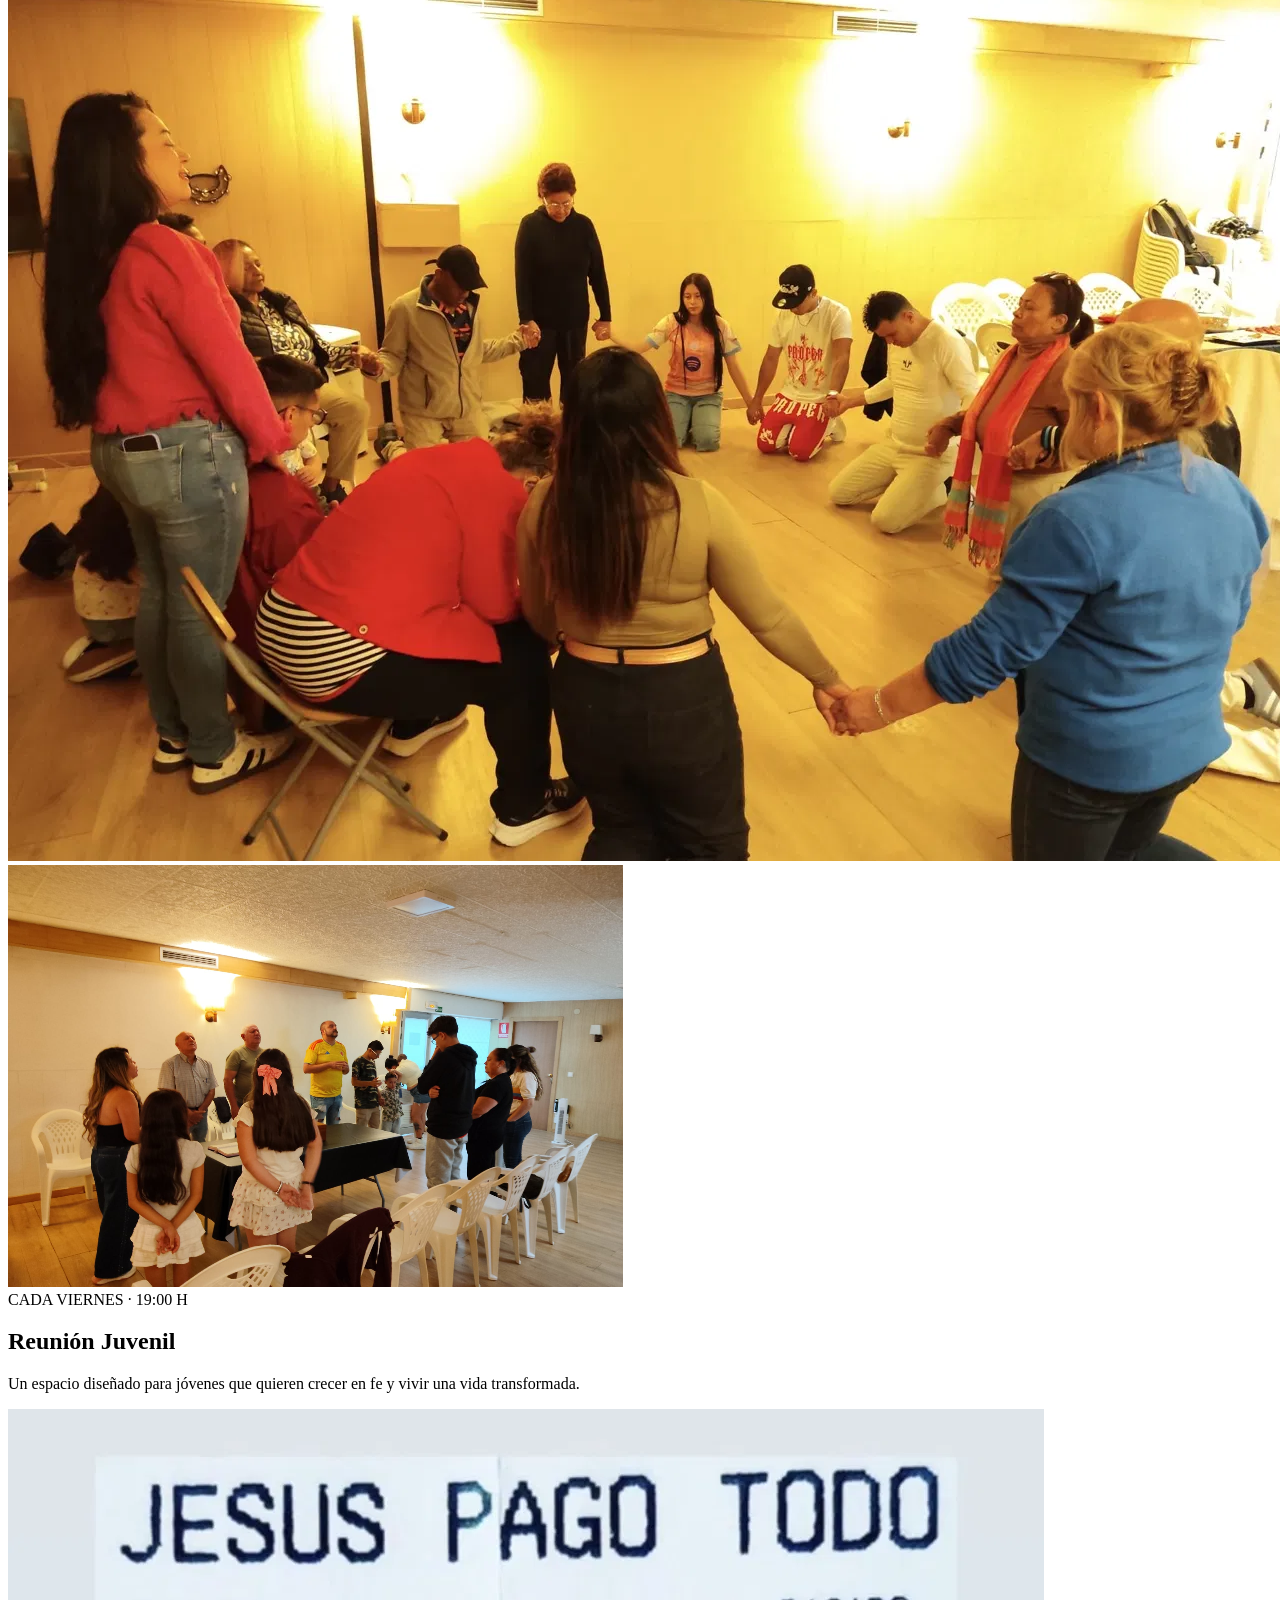
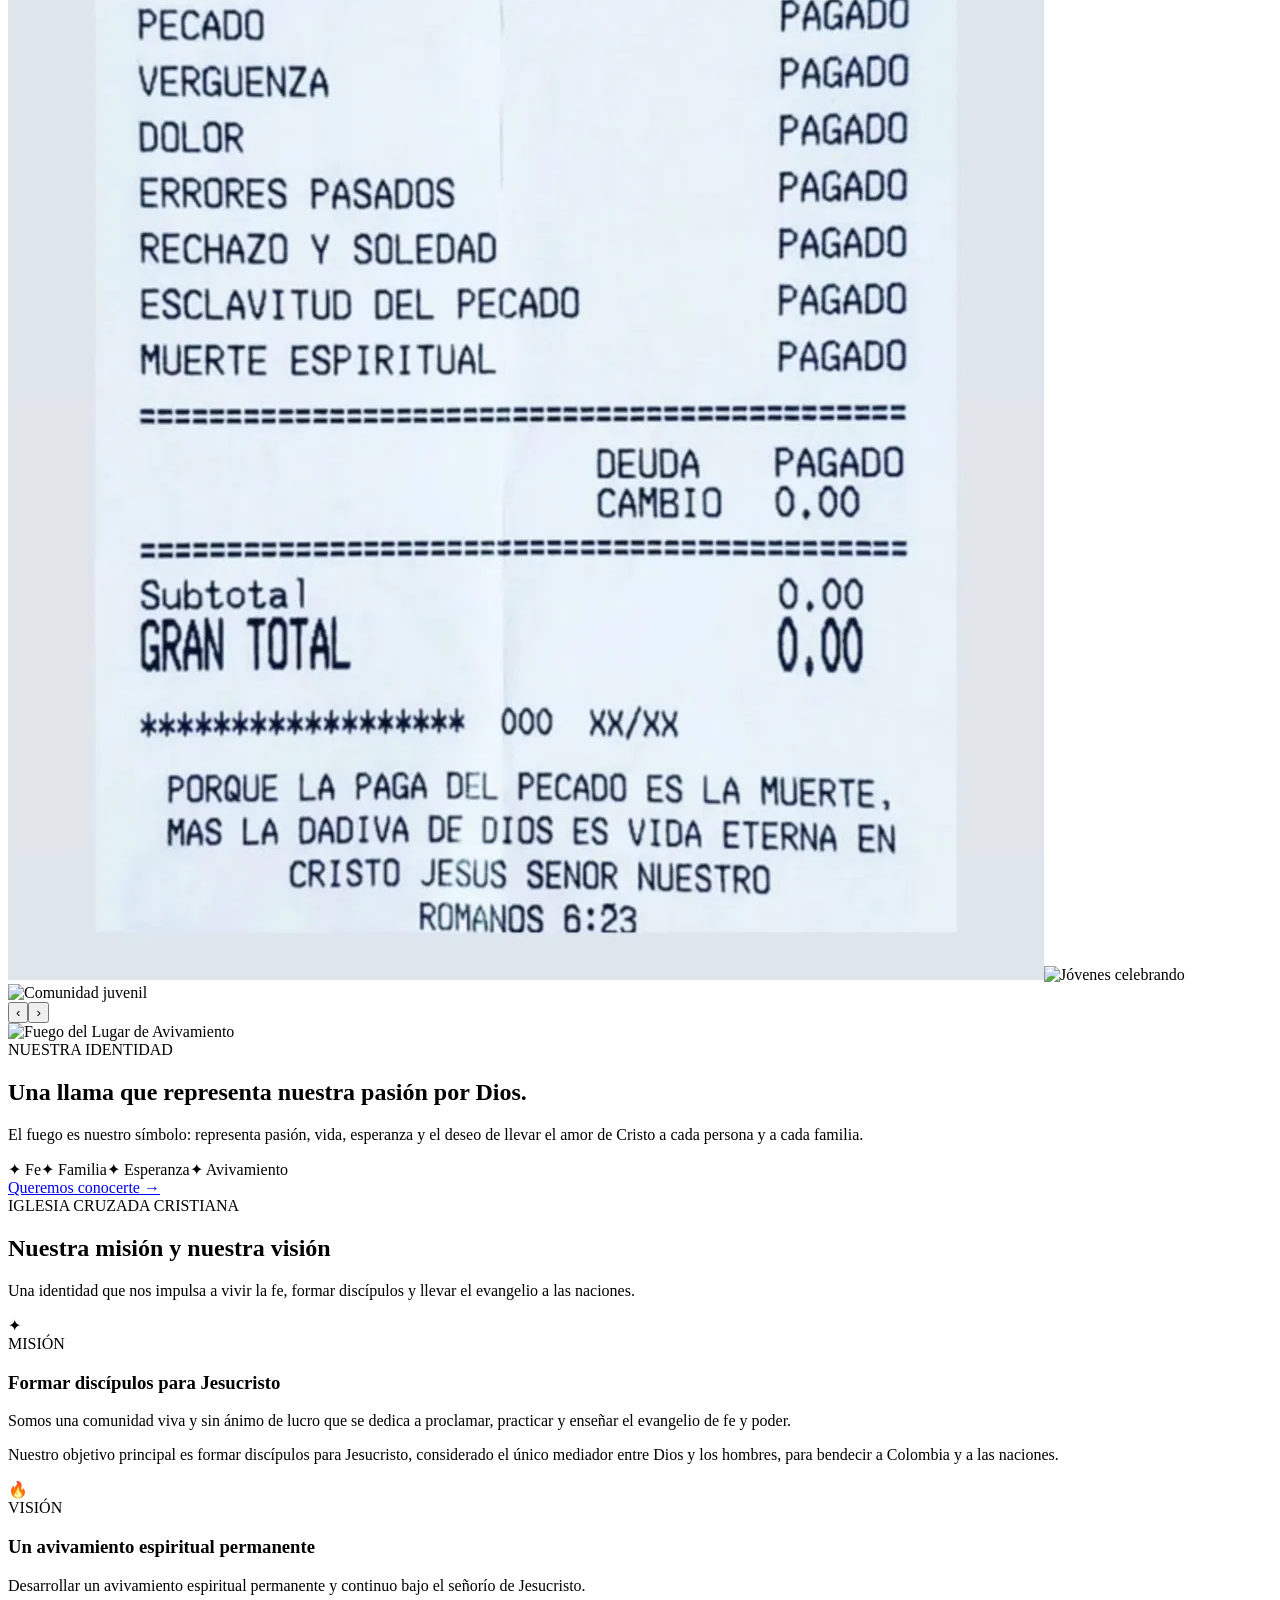
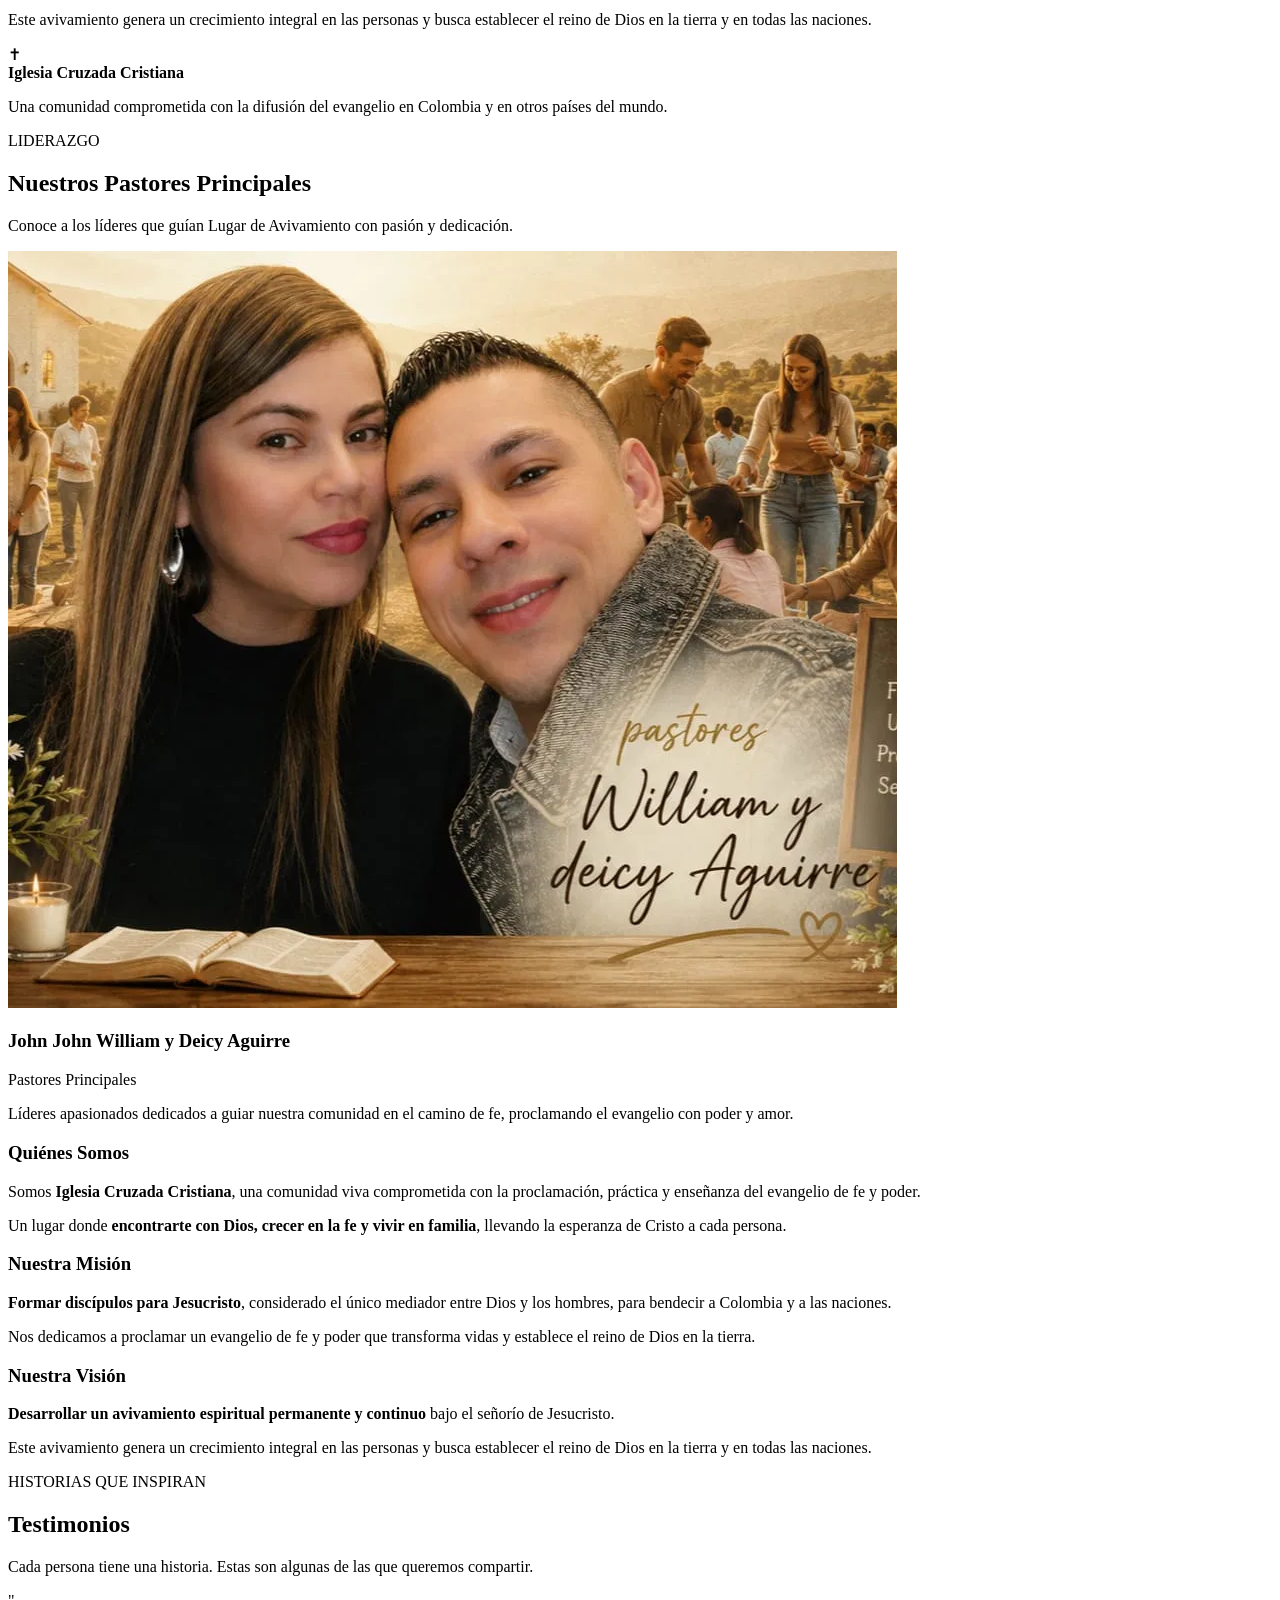
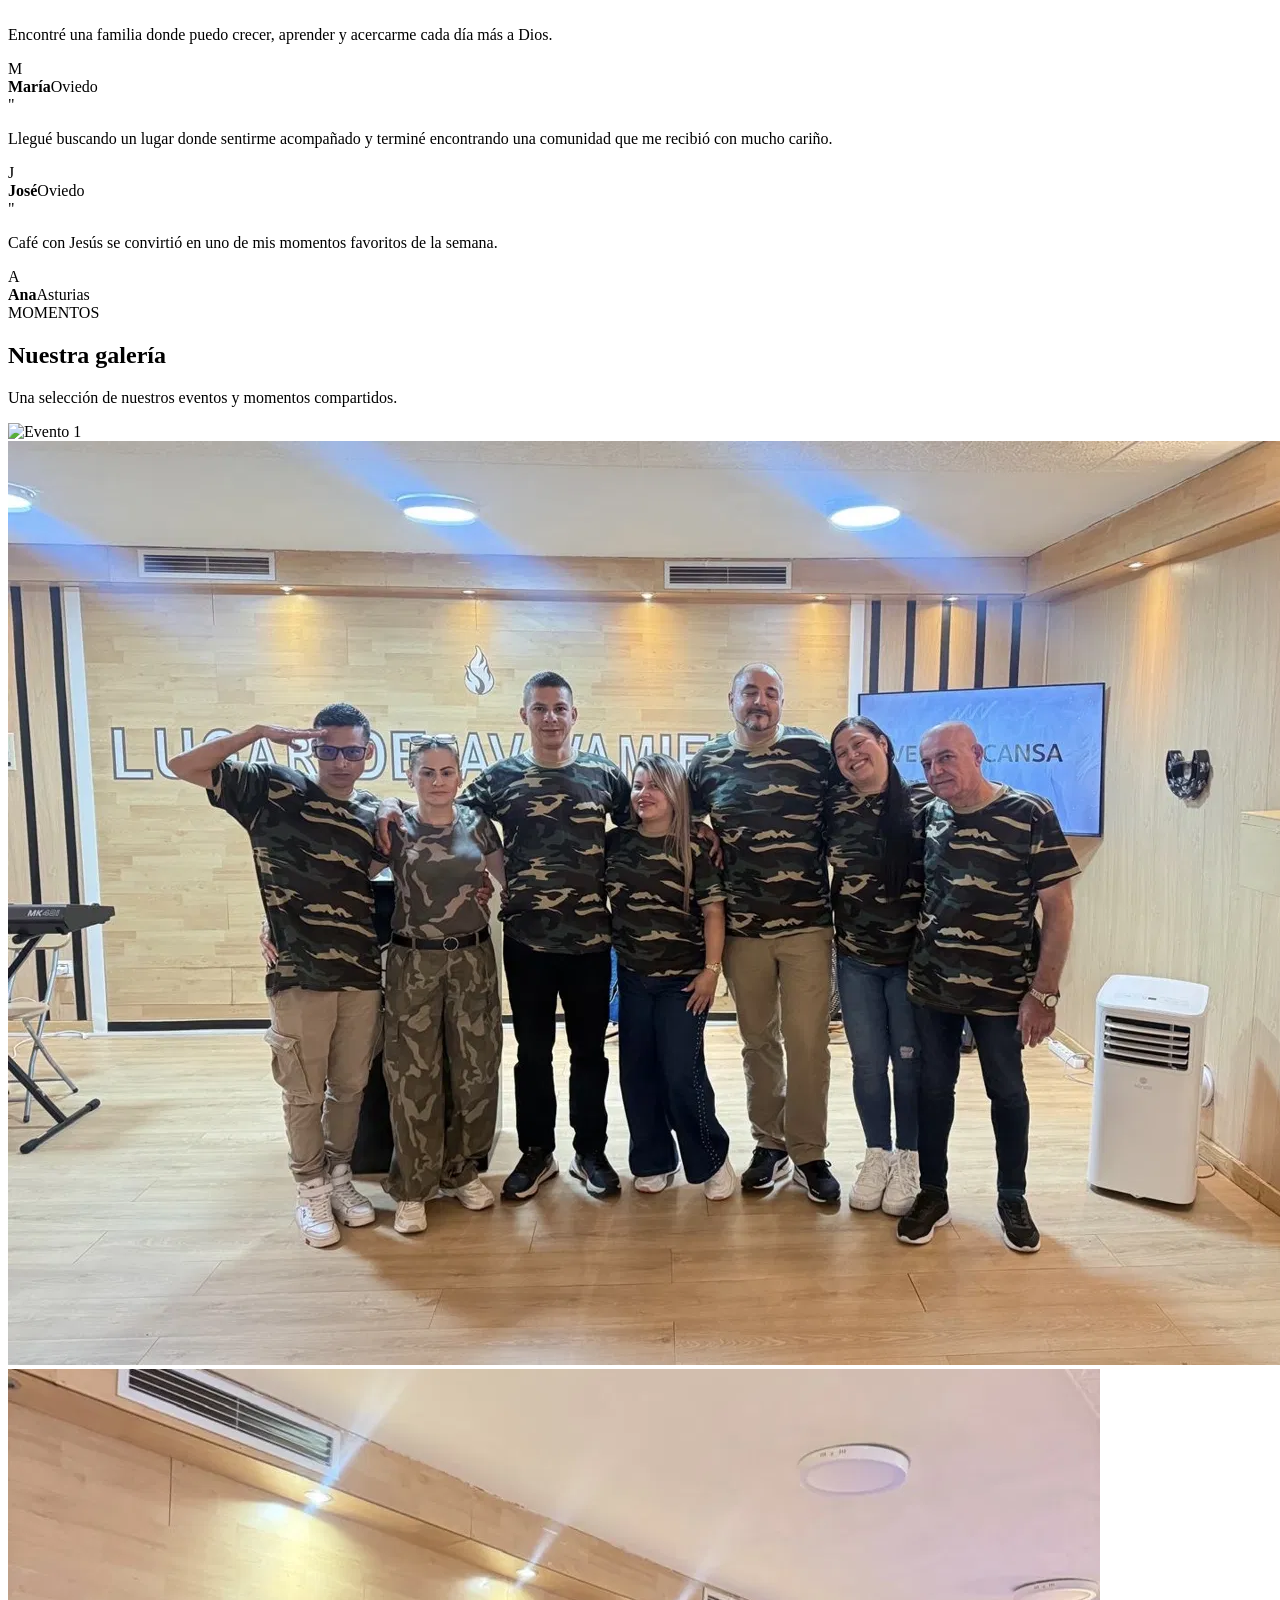
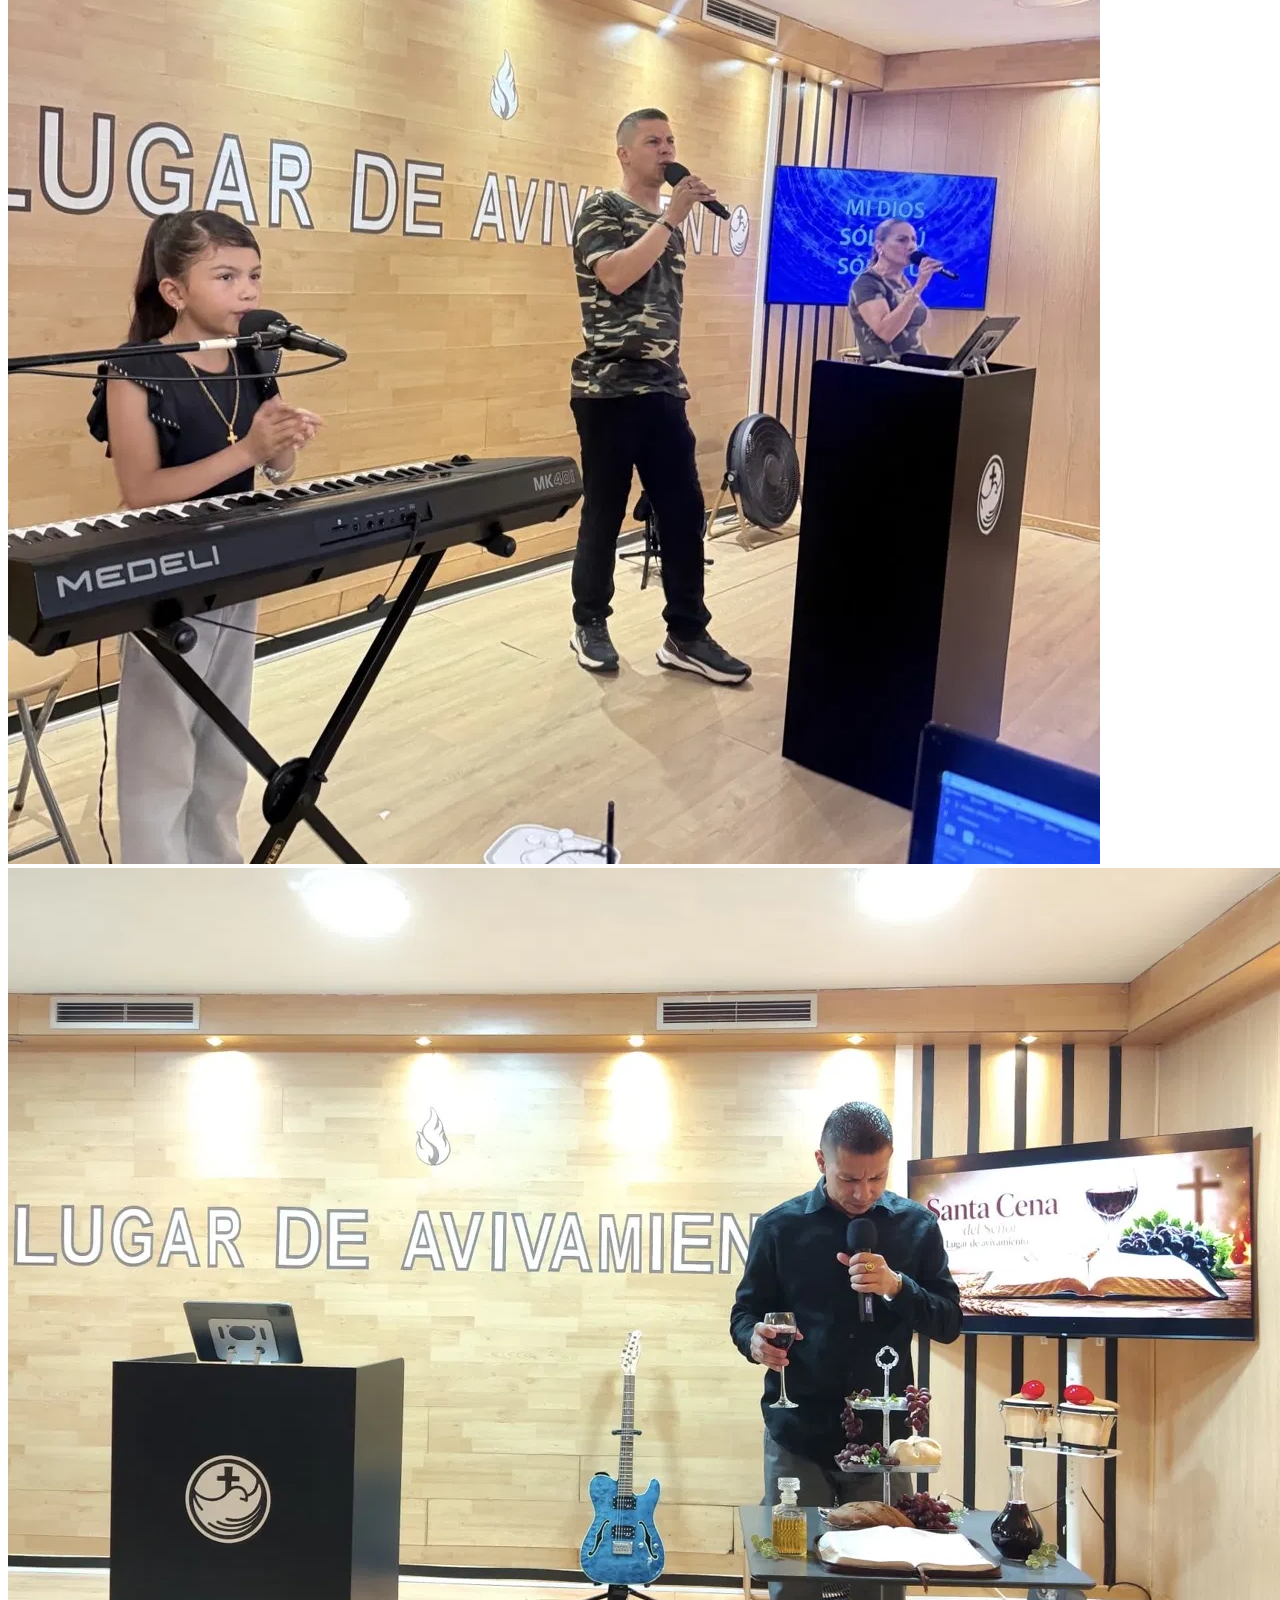
==== commit ee09f332: "Add files via upload" ====
--- a/index.html
+++ b/index.html
@@ -1,1992 +1,277 @@
 <!DOCTYPE html>
 <html lang="es">
 <head>
-  <meta charset="UTF-8" />
-  <title>Lugar de Avivamiento – Oviedo, Asturias</title>
-  <meta name="viewport" content="width=device-width, initial-scale=1" />
-  <meta name="description" content="Lugar de Avivamiento en Oviedo, Asturias. Reuniones, jóvenes, familia, eventos y recursos bíblicos de la Iglesia Cruzada Cristiana." />
-
-  <!-- Tipografía -->
-  <link rel="preconnect" href="https://fonts.googleapis.com">
-  <link rel="preconnect" href="https://fonts.gstatic.com" crossorigin>
-  <link href="https://fonts.googleapis.com/css2?family=Poppins:wght@300;400;500;600;700&family=Playfair+Display:wght@500;700&display=swap" rel="stylesheet">
-
-  <style>
-    :root {
-      --bg: #ffffff;
-      --bg-soft: #f4f7ff;
-      --bg-card: #ffffff;
-      --border-soft: #dde4f5;
-      --primary: #1e6bff;
-      --primary-deep: #003b99;
-      --accent-gold: #f5b100;
-      --text-main: #101322;
-      --text-muted: #7b8195;
-      --shadow-soft: 0 16px 40px rgba(0, 0, 0, 0.08);
-      --radius-lg: 18px;
-      --radius-md: 12px;
-      --radius-sm: 8px;
-      --transition-fast: 0.18s ease-out;
-      --transition-med: 0.28s ease-out;
-      --max-width: 1120px;
-    }
-
-    * {
-      box-sizing: border-box;
-      margin: 0;
-      padding: 0;
-    }
-
-    body {
-      font-family: "Poppins", system-ui, -apple-system, BlinkMacSystemFont, "Segoe UI", sans-serif;
-      background: var(--bg);
-      color: var(--text-main);
-      line-height: 1.6;
-      -webkit-font-smoothing: antialiased;
-    }
-
-    img {
-      max-width: 100%;
-      display: block;
-    }
-
-    a {
-      color: inherit;
-      text-decoration: none;
-    }
-
-    main {
-      min-height: 100vh;
-    }
-
-    .page-shell {
-      max-width: var(--max-width);
-      margin: 0 auto;
-      padding: 20px 16px 80px;
-    }
-
-    /* HEADER */
-
-    header {
-      position: sticky;
-      top: 0;
-      z-index: 50;
-      backdrop-filter: blur(14px);
-      background: rgba(255, 255, 255, 0.92);
-      border-bottom: 1px solid rgba(221, 228, 245, 0.9);
-    }
-
-    .header-inner {
-      max-width: var(--max-width);
-      margin: 0 auto;
-      padding: 12px 16px;
-      display: flex;
-      align-items: center;
-      justify-content: space-between;
-      gap: 18px;
-    }
-
-    .brand {
-      display: flex;
-      align-items: center;
-      gap: 12px;
-    }
-
-    .brand-logo {
-  display: flex;
-  align-items: center;
-  justify-content: center;
-}
-
-.brand-logo img {
-  width: 80px;
-  height: auto;
-  filter: drop-shadow(0 4px 8px rgba(0, 59, 153, 0.3));
-}
-
-
-    .brand-text {
-      display: flex;
-      flex-direction: column;
-      gap: 2px;
-    }
-
-    .brand-title {
-      font-weight: 600;
-      letter-spacing: 0.06em;
-      font-size: 0.9rem;
-      text-transform: uppercase;
-      color: var(--primary-deep);
-    }
-
-    .brand-subtitle {
-      font-size: 0.75rem;
-      color: var(--text-muted);
-    }
-
-    .nav {
-      display: flex;
-      align-items: center;
-      gap: 16px;
-      font-size: 0.85rem;
-    }
-
-    .nav a {
-      padding: 6px 10px;
-      border-radius: 999px;
-      color: var(--text-muted);
-      transition: color var(--transition-fast), background var(--transition-fast), transform var(--transition-fast);
-    }
-
-    .nav a:hover,
-    .nav a:focus-visible {
-      color: var(--primary-deep);
-      background: rgba(30, 107, 255, 0.06);
-      transform: translateY(-1px);
-      outline: none;
-    }
-
-    .nav-cta {
-      padding: 7px 14px;
-      border-radius: 999px;
-      background: linear-gradient(135deg, #f5b100, #ffd86b);
-      color: #101322;
-      font-weight: 500;
-      box-shadow: 0 10px 24px rgba(245, 177, 0, 0.35);
-    }
-
-    .nav-cta:hover,
-    .nav-cta:focus-visible {
-      background: linear-gradient(135deg, #ffd86b, #f5b100);
-      transform: translateY(-1px);
-      outline: none;
-    }
-
-    @media (max-width: 768px) {
-      .header-inner {
-        flex-wrap: wrap;
-      }
-      .nav {
-        flex-wrap: wrap;
-        justify-content: flex-end;
-      }
-    }
-
-    /* HERO */
-
-    .hero {
-      display: grid;
-      grid-template-columns: minmax(0, 1.4fr) minmax(0, 1fr);
-      gap: 32px;
-      padding: 32px 0 28px;
-    }
-
-    .hero-main-title {
-      font-family: "Playfair Display", serif;
-      font-size: clamp(2.4rem, 4vw, 3.1rem);
-      letter-spacing: 0.02em;
-      line-height: 1.15;
-      margin-bottom: 12px;
-      color: var(--primary-deep);
-    }
-
-    .hero-highlight {
-      color: var(--accent-gold);
-    }
-
-    .hero-tagline {
-      font-size: 0.95rem;
-      color: var(--text-muted);
-      max-width: 520px;
-      margin-bottom: 18px;
-    }
-
-    .hero-chip-row {
-      display: flex;
-      flex-wrap: wrap;
-      gap: 10px;
-      margin-bottom: 22px;
-    }
-
-    .chip {
-      display: inline-flex;
-      align-items: center;
-      gap: 6px;
-      padding: 6px 11px;
-      border-radius: 999px;
-      background: #f4f7ff;
-      border: 1px solid #dde4f5;
-      font-size: 0.75rem;
-      color: var(--text-muted);
-      box-shadow: 0 8px 18px rgba(0, 0, 0, 0.04);
-    }
-
-    .chip-dot {
-      width: 7px;
-      height: 7px;
-      border-radius: 999px;
-      background: var(--primary);
-    }
-
-    .hero-cta-row {
-      display: flex;
-      flex-wrap: wrap;
-      gap: 12px;
-      margin-bottom: 18px;
-    }
-
-    .btn-primary {
-      padding: 10px 18px;
-      border-radius: 999px;
-      border: none;
-      cursor: pointer;
-      background: linear-gradient(135deg, #1e6bff, #4ea3ff);
-      color: #ffffff;
-      font-size: 0.9rem;
-      font-weight: 500;
-      box-shadow: 0 14px 30px rgba(30, 107, 255, 0.45);
-      display: inline-flex;
-      align-items: center;
-      gap: 8px;
-      transition: transform var(--transition-med), box-shadow var(--transition-med), background var(--transition-med);
-    }
-
-    .btn-primary:hover,
-    .btn-primary:focus-visible {
-      transform: translateY(-1px);
-      box-shadow: 0 18px 40px rgba(30, 107, 255, 0.6);
-      outline: none;
-    }
-
-    .btn-secondary {
-      padding: 9px 16px;
-      border-radius: 999px;
-      border: 1px solid #dde4f5;
-      cursor: pointer;
-      background: #ffffff;
-      color: var(--text-muted);
-      font-size: 0.85rem;
-      display: inline-flex;
-      align-items: center;
-      gap: 8px;
-      transition: background var(--transition-fast), color var(--transition-fast), transform var(--transition-fast);
-    }
-
-    .btn-secondary:hover,
-    .btn-secondary:focus-visible {
-      background: #f4f7ff;
-      color: var(--primary-deep);
-      transform: translateY(-1px);
-      outline: none;
-    }
-
-    .hero-meta {
-      display: flex;
-      flex-wrap: wrap;
-      gap: 16px;
-      font-size: 0.8rem;
-      color: var(--text-muted);
-    }
-
-    .hero-meta-block {
-      display: flex;
-      flex-direction: column;
-      gap: 4px;
-    }
-
-    .hero-meta-label {
-      text-transform: uppercase;
-      letter-spacing: 0.08em;
-      font-size: 0.7rem;
-      color: #9aa1b8;
-    }
-
-    .hero-meta-value {
-      font-weight: 500;
-      color: var(--primary-deep);
-    }
-
-    .hero-card {
-      background: #ffffff;
-      border-radius: var(--radius-lg);
-      padding: 18px;
-      border: 1px solid #dde4f5;
-      box-shadow: var(--shadow-soft);
-      display: flex;
-      flex-direction: column;
-      gap: 14px;
-    }
-
-    .hero-card-top {
-      display: grid;
-      grid-template-columns: 1.1fr 1fr;
-      gap: 12px;
-      align-items: center;
-    }
-
-    .hero-card-main-img {
-      border-radius: var(--radius-md);
-      overflow: hidden;
-      position: relative;
-      background: #000;
-      aspect-ratio: 4 / 3;
-    }
-
-    .hero-card-main-img img {
-      width: 100%;
-      height: 100%;
-      object-fit: cover;
-      transform: scale(1.02);
-      transition: transform 0.8s ease-out;
-    }
-
-    .hero-card:hover .hero-card-main-img img {
-      transform: scale(1.06);
-    }
-
-    .hero-card-tag {
-      font-size: 0.75rem;
-      color: var(--text-muted);
-      margin-bottom: 4px;
-    }
-
-    .hero-card-title {
-      font-size: 0.95rem;
-      font-weight: 500;
-      margin-bottom: 6px;
-      color: var(--primary-deep);
-    }
-
-    .hero-card-pill {
-      display: inline-flex;
-      align-items: center;
-      gap: 6px;
-      padding: 5px 9px;
-      border-radius: 999px;
-      background: #f4f7ff;
-      font-size: 0.75rem;
-      color: var(--text-muted);
-    }
-
-    .hero-card-pill-dot {
-      width: 6px;
-      height: 6px;
-      border-radius: 999px;
-      background: var(--accent-gold);
-    }
-
-    .hero-card-bottom {
-      display: flex;
-      justify-content: space-between;
-      align-items: center;
-      gap: 10px;
-      font-size: 0.8rem;
-      color: var(--text-muted);
-    }
-
-    .hero-card-bottom strong {
-      color: var(--primary-deep);
-      font-weight: 500;
-    }
-
-    @media (max-width: 900px) {
-      .hero {
-        grid-template-columns: minmax(0, 1fr);
-      }
-    }
-
-    /* SECTION BASE */
-
-    section {
-      margin-top: 40px;
-    }
-
-    .section-header {
-      display: flex;
-      justify-content: space-between;
-      align-items: flex-end;
-      gap: 12px;
-      margin-bottom: 18px;
-    }
-
-    .section-title {
-      font-size: 1.4rem;
-      font-weight: 600;
-      letter-spacing: 0.03em;
-      text-transform: uppercase;
-      color: var(--primary-deep);
-    }
-
-    .section-subtitle {
-      font-size: 0.85rem;
-      color: var(--text-muted);
-      max-width: 420px;
-    }
-
-    /* QUIÉNES SOMOS */
-
-    .about-grid {
-      display: grid;
-      grid-template-columns: minmax(0, 1.2fr) minmax(0, 1fr);
-      gap: 24px;
-    }
-
-    .about-card {
-      background: var(--bg-card);
-      border-radius: var(--radius-lg);
-      padding: 18px 18px 16px;
-      border: 1px solid var(--border-soft);
-      box-shadow: var(--shadow-soft);
-    }
-
-    .about-card h3 {
-      font-size: 1rem;
-      margin-bottom: 8px;
-      color: var(--primary-deep);
-    }
-
-    .about-card p {
-      font-size: 0.9rem;
-      color: var(--text-muted);
-      margin-bottom: 8px;
-    }
-
-    .about-chip-row {
-      display: flex;
-      flex-wrap: wrap;
-      gap: 8px;
-      margin-top: 8px;
-    }
-
-    .about-chip {
-      font-size: 0.75rem;
-      padding: 5px 9px;
-      border-radius: 999px;
-      background: #f4f7ff;
-      border: 1px solid #dde4f5;
-      color: var(--text-muted);
-    }
-
-    .pastors-card {
-      background: var(--bg-card);
-      border-radius: var(--radius-lg);
-      padding: 16px;
-      border: 1px solid var(--border-soft);
-      box-shadow: var(--shadow-soft);
-      display: grid;
-      grid-template-columns: minmax(0, 1.1fr) minmax(0, 1fr);
-      gap: 14px;
-      align-items: center;
-    }
-
-    .pastors-img-wrap {
-      border-radius: var(--radius-md);
-      overflow: hidden;
-      background: #000;
-      aspect-ratio: 4 / 3;
-    }
-
-    .pastors-img-wrap img {
-      width: 100%;
-      height: 100%;
-      object-fit: cover;
-    }
-
-    .pastors-text h3 {
-      font-size: 0.95rem;
-      text-transform: uppercase;
-      letter-spacing: 0.08em;
-      margin-bottom: 6px;
-      color: var(--accent-gold);
-    }
-
-    .pastors-text p {
-      font-size: 0.85rem;
-      color: var(--text-muted);
-      margin-bottom: 4px;
-    }
-
-    .pastors-text strong {
-      color: var(--primary-deep);
-    }
-
-    @media (max-width: 900px) {
-      .about-grid {
-        grid-template-columns: minmax(0, 1fr);
-      }
-      .pastors-card {
-        grid-template-columns: minmax(0, 1fr);
-      }
-    }
-
-    /* REUNIONES */
-
-    .schedule-grid {
-      display: grid;
-      grid-template-columns: repeat(3, minmax(0, 1fr));
-      gap: 16px;
-    }
-
-    .schedule-card {
-      background: var(--bg-card);
-      border-radius: var(--radius-md);
-      padding: 14px 14px 12px;
-      border: 1px solid var(--border-soft);
-      box-shadow: var(--shadow-soft);
-      display: flex;
-      flex-direction: column;
-      gap: 8px;
-      position: relative;
-      overflow: hidden;
-    }
-
-    .schedule-label {
-      font-size: 0.75rem;
-      text-transform: uppercase;
-      letter-spacing: 0.08em;
-      color: var(--text-muted);
-    }
-
-    .schedule-title {
-      font-size: 0.95rem;
-      font-weight: 500;
-      color: var(--primary-deep);
-    }
-
-    .schedule-time {
-      font-size: 0.85rem;
-      color: var(--text-muted);
-    }
-
-    .schedule-note {
-      font-size: 0.8rem;
-      color: var(--text-muted);
-    }
-
-    .schedule-tag {
-      margin-top: 4px;
-      font-size: 0.75rem;
-      padding: 4px 8px;
-      border-radius: 999px;
-      background: rgba(245, 177, 0, 0.08);
-      color: #8a6a00;
-      display: inline-block;
-    }
-
-    @media (max-width: 900px) {
-      .schedule-grid {
-        grid-template-columns: minmax(0, 1fr);
-      }
-    }
-
-    /* GALERÍA */
-
-    .gallery-tabs {
-      display: flex;
-      flex-wrap: wrap;
-      gap: 10px;
-      margin-bottom: 14px;
-      font-size: 0.8rem;
-    }
-
-    .gallery-tab {
-      padding: 6px 11px;
-      border-radius: 999px;
-      border: 1px solid #dde4f5;
-      background: #ffffff;
-      color: var(--text-muted);
-      cursor: pointer;
-      transition: background var(--transition-fast), color var(--transition-fast), transform var(--transition-fast), box-shadow var(--transition-fast);
-    }
-
-    .gallery-tab.active {
-      background: #f4f7ff;
-      color: var(--primary-deep);
-      transform: translateY(-1px);
-      box-shadow: 0 8px 18px rgba(0, 0, 0, 0.04);
-    }
-
-    .gallery-grid {
-      display: grid;
-      grid-template-columns: repeat(4, minmax(0, 1fr));
-      gap: 10px;
-    }
-
-    .gallery-item {
-      border-radius: var(--radius-md);
-      overflow: hidden;
-      background: #000;
-      position: relative;
-      aspect-ratio: 4 / 3;
-      border: 1px solid #dde4f5;
-      box-shadow: var(--shadow-soft);
-    }
-
-    .gallery-item img {
-      width: 100%;
-      height: 100%;
-      object-fit: cover;
-      transition: transform 0.6s ease-out;
-    }
-
-    .gallery-item:hover img {
-      transform: scale(1.05);
-    }
-
-    .gallery-caption {
-      position: absolute;
-      inset: auto 0 0 0;
-      padding: 6px 8px;
-      font-size: 0.7rem;
-      background: linear-gradient(to top, rgba(0, 0, 0, 0.7), transparent);
-      color: #f4f7ff;
-    }
-
-    @media (max-width: 900px) {
-      .gallery-grid {
-        grid-template-columns: repeat(2, minmax(0, 1fr));
-      }
-    }
-
-    @media (max-width: 520px) {
-      .gallery-grid {
-        grid-template-columns: minmax(0, 1fr);
-      }
-    }
-
-    /* VERSÍCULOS SLIDER */
-
-    .verses-slider {
-      background: var(--bg-card);
-      border-radius: var(--radius-lg);
-      padding: 16px 16px 14px;
-      border: 1px solid var(--border-soft);
-      box-shadow: var(--shadow-soft);
-      position: relative;
-      overflow: hidden;
-    }
-
-    .verses-track {
-      display: flex;
-      transition: transform 0.5s ease-out;
-    }
-
-    .verse-card {
-      min-width: 100%;
-      padding-right: 8px;
-    }
-
-    .verse-ref {
-      font-size: 0.8rem;
-      text-transform: uppercase;
-      letter-spacing: 0.08em;
-      color: var(--accent-gold);
-      margin-bottom: 6px;
-    }
-
-    .verse-text {
-      font-size: 0.9rem;
-      color: var(--text-muted);
-      margin-bottom: 6px;
-    }
-
-    .verse-note {
-      font-size: 0.8rem;
-      color: var(--text-muted);
-    }
-
-    .verses-controls {
-      display: flex;
-      justify-content: flex-end;
-      gap: 8px;
-      margin-top: 10px;
-    }
-
-    .verses-btn {
-      width: 28px;
-      height: 28px;
-      border-radius: 999px;
-      border: 1px solid #dde4f5;
-      background: #ffffff;
-      color: var(--text-muted);
-      font-size: 0.8rem;
-      cursor: pointer;
-      display: flex;
-      align-items: center;
-      justify-content: center;
-      transition: background var(--transition-fast), color var(--transition-fast), transform var(--transition-fast), box-shadow var(--transition-fast);
-    }
-
-    .verses-btn:hover,
-    .verses-btn:focus-visible {
-      background: #f4f7ff;
-      color: var(--primary-deep);
-      transform: translateY(-1px);
-      box-shadow: 0 8px 18px rgba(0, 0, 0, 0.04);
-      outline: none;
-    }
-
-    /* CONTACTO */
-
-    .contact-grid {
-      display: grid;
-      grid-template-columns: minmax(0, 1.1fr) minmax(0, 1fr);
-      gap: 24px;
-    }
-
-    .contact-card {
-      background: var(--bg-card);
-      border-radius: var(--radius-lg);
-      padding: 18px 18px 16px;
-      border: 1px solid var(--border-soft);
-      box-shadow: var(--shadow-soft);
-    }
-
-    .contact-card h3 {
-      font-size: 1rem;
-      margin-bottom: 8px;
-      color: var(--primary-deep);
-    }
-
-    .contact-card p {
-      font-size: 0.9rem;
-      color: var(--text-muted);
-      margin-bottom: 10px;
-    }
-
-    .contact-info-list {
-      list-style: none;
-      font-size: 0.85rem;
-      color: var(--text-muted);
-      display: grid;
-      gap: 6px;
-      margin-top: 6px;
-    }
-
-    .contact-info-list strong {
-      color: var(--primary-deep);
-      font-weight: 500;
-    }
-
-    .social-row {
-      display: flex;
-      flex-wrap: wrap;
-      gap: 8px;
-      margin-top: 10px;
-    }
-
-    .social-pill {
-      font-size: 0.8rem;
-      padding: 6px 10px;
-      border-radius: 999px;
-      background: #f4f7ff;
-      border: 1px solid #dde4f5;
-      color: var(--text-muted);
-      display: inline-flex;
-      align-items: center;
-      gap: 6px;
-      transition: background var(--transition-fast), color var(--transition-fast), transform var(--transition-fast), box-shadow var(--transition-fast);
-    }
-
-    .social-pill:hover,
-    .social-pill:focus-visible {
-      background: #ffffff;
-      color: var(--primary-deep);
-      transform: translateY(-1px);
-      box-shadow: 0 8px 18px rgba(0, 0, 0, 0.04);
-      outline: none;
-    }
-
-    .contact-form {
-      display: grid;
-      gap: 10px;
-      font-size: 0.85rem;
-    }
-
-    .form-field {
-      display: flex;
-      flex-direction: column;
-      gap: 4px;
-    }
-
-    .form-label {
-      font-size: 0.8rem;
-      color: var(--text-muted);
-    }
-
-    .form-input,
-    .form-textarea {
-      border-radius: var(--radius-sm);
-      border: 1px solid #dde4f5;
-      background: #ffffff;
-      color: var(--text-main);
-      padding: 8px 9px;
-      font-size: 0.85rem;
-      outline: none;
-      transition: border-color var(--transition-fast), box-shadow var(--transition-fast), background var(--transition-fast);
-    }
-
-    .form-input:focus-visible,
-    .form-textarea:focus-visible {
-      border-color: var(--primary);
-      box-shadow: 0 0 0 1px rgba(30, 107, 255, 0.4);
-      background: #ffffff;
-    }
-
-    .form-textarea {
-      min-height: 90px;
-      resize: vertical;
-    }
-
-    .form-consent {
-      display: flex;
-      align-items: flex-start;
-      gap: 8px;
-      font-size: 0.8rem;
-      color: var(--text-muted);
-      margin-top: 4px;
-    }
-
-    .form-consent input {
-      margin-top: 2px;
-    }
-
-    .form-note {
-      font-size: 0.75rem;
-      color: var(--text-muted);
-      margin-top: 4px;
-    }
-
-    @media (max-width: 900px) {
-      .contact-grid {
-        grid-template-columns: minmax(0, 1fr);
-      }
-    }
-
-    /* POLÍTICAS */
-
-    .legal-grid {
-      display: grid;
-      grid-template-columns: minmax(0, 1fr) minmax(0, 1fr);
-      gap: 18px;
-      font-size: 0.8rem;
-      color: var(--text-muted);
-    }
-
-    .legal-card {
-      background: var(--bg-card);
-      border-radius: var(--radius-md);
-      padding: 12px 12px 10px;
-      border: 1px solid var(--border-soft);
-      box-shadow: var(--shadow-soft);
-    }
-
-    .legal-card h3 {
-      font-size: 0.9rem;
-      margin-bottom: 6px;
-      color: var(--primary-deep);
-    }
-
-    .legal-card p {
-      margin-bottom: 6px;
-    }
-
-    .legal-card ul {
-      list-style: disc;
-      padding-left: 18px;
-      margin-bottom: 6px;
-    }
-
-    @media (max-width: 900px) {
-      .legal-grid {
-        grid-template-columns: minmax(0, 1fr);
-      }
-    }
-
-    /* FOOTER */
-
-    footer {
-      border-top: 1px solid #dde4f5;
-      padding: 16px 16px 22px;
-      background: #f4f7ff;
-    }
-
-    .footer-inner {
-      max-width: var(--max-width);
-      margin: 0 auto;
-      display: flex;
-      flex-wrap: wrap;
-      justify-content: space-between;
-      gap: 12px;
-      font-size: 0.75rem;
-      color: var(--text-muted);
-    }
-
-    .footer-inner strong {
-      color: var(--primary-deep);
-    }
-
-    /* COOKIE BANNER */
-
-    .cookie-banner {
-      position: fixed;
-      inset: auto 16px 16px 16px;
-      max-width: 420px;
-      background: #ffffff;
-      border-radius: var(--radius-md);
-      padding: 12px 12px 10px;
-      border: 1px solid #dde4f5;
-      box-shadow: var(--shadow-soft);
-      font-size: 0.8rem;
-      color: var(--text-muted);
-      display: none;
-      z-index: 60;
-    }
-
-    .cookie-banner h3 {
-      font-size: 0.9rem;
-      margin-bottom: 4px;
-      color: var(--primary-deep);
-    }
-
-    .cookie-banner-buttons {
-      display: flex;
-      flex-wrap: wrap;
-      gap: 8px;
-      margin-top: 8px;
-    }
-
-    .btn-cookie-primary,
-    .btn-cookie-secondary {
-      padding: 6px 10px;
-      border-radius: 999px;
-      font-size: 0.8rem;
-      cursor: pointer;
-      border: none;
-    }
-
-    .btn-cookie-primary {
-      background: linear-gradient(135deg, #1e6bff, #4ea3ff);
-      color: #ffffff;
-    }
-
-    .btn-cookie-secondary {
-      background: #ffffff;
-      color: var(--text-muted);
-      border: 1px solid #dde4f5;
-    }
-
-    .btn-cookie-primary:hover,
-    .btn-cookie-secondary:hover {
-      transform: translateY(-1px);
-      box-shadow: 0 8px 18px rgba(0, 0, 0, 0.04);
-    }
-
-    /* ACCESSIBILIDAD */
-
-    :focus-visible {
-      outline: 2px solid var(--accent-gold);
-      outline-offset: 2px;
-    }
-/* =========================
-   BASE & SCROLL
-   ========================= */
-html {
-  scroll-behavior: smooth;
-}
-
-body {
-  background: radial-gradient(circle at top, #f7f9ff 0, #eef2ff 40%, #ffffff 100%);
-}
-
-/* =========================
-   SECCIONES & CONTENEDORES
-   ========================= */
-.section {
-  position: relative;
-  overflow: hidden;
-}
-
-.section-header {
-  transform: translateY(10px);
-  opacity: 0;
-  transition: opacity 0.6s ease, transform 0.6s ease;
-}
-
-.section.in-view .section-header {
-  opacity: 1;
-  transform: translateY(0);
-}
-
-.card,
-.gallery-grid img,
-.contact-card {
-  transition: transform 0.35s ease, box-shadow 0.35s ease, background 0.35s ease;
-}
-
-/* =========================
-   HERO & PARALLAX SUAVE
-   ========================= */
-.hero {
-  background-attachment: fixed;
-  background-size: cover;
-  background-position: center;
-}
-
-.hero-inner {
-  transform: translateY(10px);
-  opacity: 0;
-  animation: heroFadeIn 1s ease forwards;
-}
-
-@keyframes heroFadeIn {
-  to {
-    opacity: 1;
-    transform: translateY(0);
-  }
-}
-
-/* =========================
-   BOTONES
-   ========================= */
-.btn-primary,
-.btn-secondary {
-  position: relative;
-  overflow: hidden;
-  transform: translateY(0);
-  transition: transform 0.2s ease, box-shadow 0.25s ease, background 0.25s ease;
-}
-
-.btn-primary::after,
-.btn-secondary::after {
-  content: "";
-  position: absolute;
-  inset: 0;
-  background: linear-gradient(120deg, rgba(255, 255, 255, 0.35), transparent 60%);
-  opacity: 0;
-  transform: translateX(-40%);
-  transition: opacity 0.25s ease, transform 0.35s ease;
-}
-
-.btn-primary:hover,
-.btn-secondary:hover {
-  transform: translateY(-2px);
-  box-shadow: 0 14px 30px rgba(0, 82, 204, 0.25);
-}
-
-.btn-primary:hover::after,
-.btn-secondary:hover::after {
-  opacity: 1;
-  transform: translateX(40%);
-}
-
-/* =========================
-   NAV & HEADER
-   ========================= */
-.header-inner {
-  backdrop-filter: blur(16px);
-  background: linear-gradient(90deg, rgba(255, 255, 255, 0.9), rgba(230, 238, 255, 0.9));
-  box-shadow: 0 18px 40px rgba(0, 0, 0, 0.08);
-  transition: box-shadow 0.3s ease, background 0.3s ease;
-}
-
-.nav a {
-  position: relative;
-  transition: color 0.25s ease;
-}
-
-.nav a::after {
-  content: "";
-  position: absolute;
-  left: 0;
-  bottom: -4px;
-  width: 0;
-  height: 2px;
-  background: linear-gradient(90deg, #0052cc, #f5b544);
-  transition: width 0.25s ease;
-}
-
-.nav a:hover::after {
-  width: 100%;
-}
-
-/* =========================
-   LOGO
-   ========================= */
-.brand-logo {
-  display: flex;
-  align-items: center;
-  justify-content: center;
-}
-
-.brand-logo img {
-  width: 80px;
-  height: auto;
-  filter: drop-shadow(0 4px 10px rgba(0, 59, 153, 0.35));
-  transition: transform 0.3s ease, filter 0.3s ease;
-}
-
-.brand-logo img:hover {
-  transform: translateY(-2px) scale(1.03);
-  filter: drop-shadow(0 8px 18px rgba(0, 59, 153, 0.45));
-}
-
-/* =========================
-   GALERÍA & IMÁGENES
-   ========================= */
-.gallery-grid img {
-  border-radius: 18px;
-  box-shadow: 0 18px 40px rgba(0, 0, 0, 0.12);
-}
-
-.gallery-grid img:hover {
-  transform: translateY(-4px) scale(1.01);
-}
-
-/* =========================
-   FORMULARIO
-   ========================= */
-.contact-card {
-  backdrop-filter: blur(18px);
-  background: linear-gradient(145deg, rgba(255, 255, 255, 0.96), rgba(230, 238, 255, 0.96));
-  box-shadow: 0 20px 50px rgba(0, 0, 0, 0.12);
-}
-
-.form-input,
-.form-textarea {
-  transition: box-shadow 0.25s ease, border-color 0.25s ease, transform 0.15s ease;
-}
-
-.form-input:focus-visible,
-.form-textarea:focus-visible {
-  border-color: #0052cc;
-  box-shadow: 0 0 0 1px rgba(0, 82, 204, 0.35), 0 10px 24px rgba(0, 0, 0, 0.12);
-  transform: translateY(-1px);
-}
-
-/* =========================
-   MICRO-INTERACCIONES
-   ========================= */
-.card:hover {
-  transform: translateY(-4px);
-  box-shadow: 0 18px 40px rgba(0, 0, 0, 0.14);
-}
-
-footer {
-  background: radial-gradient(circle at top, #001b4d 0, #000814 60%);
-}
-/* ============================================================
-   FONDO PREMIUM — CIELO AZUL SUAVE + CRISTAL
-   ============================================================ */
-
-body {
-  background: linear-gradient(
-      180deg,
-      #f9fbff 0%,
-      #eef3ff 35%,
-      #e6ecff 60%,
-      #ffffff 100%
-    );
-  color: var(--text-primary);
-  background-attachment: fixed;
-}
-
-/* Luz suave en el fondo */
-body::before {
-  content: "";
-  position: fixed;
-  inset: 0;
-  pointer-events: none;
-  background: radial-gradient(
-      circle at 20% 20%,
-      rgba(255, 255, 255, 0.55) 0%,
-      transparent 60%
-    ),
-    radial-gradient(
-      circle at 80% 80%,
-      rgba(255, 255, 255, 0.35) 0%,
-      transparent 70%
-    );
-  opacity: 0.7;
-}
-
-/* Paneles cristal */
-.section {
-  background: rgba(255, 255, 255, 0.65);
-  backdrop-filter: blur(18px);
-  border-radius: 18px;
-  padding: 40px;
-  margin-bottom: 60px;
-  box-shadow: 0 18px 40px rgba(0, 0, 0, 0.06);
-}
-
-/* Hero con profundidad */
-.hero {
-  background: linear-gradient(
-      180deg,
-      rgba(255, 255, 255, 0.7) 0%,
-      rgba(240, 244, 255, 0.8) 40%,
-      rgba(230, 236, 255, 0.9) 100%
-    ),
-    url('tu-imagen-hero.jpg');
-  background-size: cover;
-  background-position: center;
-  background-attachment: fixed;
-}
-
-/* Footer elegante */
-footer {
-  background: linear-gradient(
-      180deg,
-      #001b4d 0%,
-      #000a1f 60%,
-      #000814 100%
-    );
-  color: #ffffff;
-}
-/* =========================
-   HEADER OCULTO AL SCROLL
-   ========================= */
-header {
-  position: fixed;
-  top: 0;
-  left: 0;
-  width: 100%;
-  z-index: 999;
-  transition: transform 0.4s ease, opacity 0.4s ease;
-}
-
-header.hidden {
-  transform: translateY(-100%);
-  opacity: 0;
-}
-
-  </style>
+    <meta charset="UTF-8">
+    <meta name="viewport" content="width=device-width, initial-scale=1.0">
+    <meta name="description" content="Lugar de Avivamiento Oviedo - Un lugar para encontrarte con Dios, crecer en la fe y vivir en familia.">
+    <meta name="theme-color" content="#1246d8">
+    <title>Lugar de Avivamiento Oviedo</title>
+    <link rel="stylesheet" href="styles.css">
+    <link rel="preconnect" href="https://fonts.googleapis.com">
+    <link rel="preconnect" href="https://fonts.gstatic.com" crossorigin>
+    <link href="https://fonts.googleapis.com/css2?family=Montserrat:wght@400;500;600;700;800&family=Poppins:wght@400;500;600;700&display=swap" rel="stylesheet">
 </head>
 <body>
-  <header>
-    <div class="header-inner">
-      <div class="brand">
-        <div class="brand-logo" aria-hidden="true">
-          <img src="logo-luz.png" alt="Logo de llama azul de Lugar de Avivamiento" style="width:70px; height:auto;">
-
-        </div>
-        <div class="brand-text">
-          <div class="brand-title">Lugar de Avivamiento</div>
-          <div class="brand-subtitle">Iglesia Cruzada Cristiana · Oviedo, Asturias</div>
-        </div>
-      </div>
-      <nav class="nav" aria-label="Navegación principal">
-        <a href="#hero">Inicio</a>
-        <a href="#about">Quiénes somos</a>
-        <a href="#schedule">Reuniones</a>
-        <a href="#gallery">Galería</a>
-        <a href="#verses">Versículos</a>
-        <a href="#contact">Contacto</a>
-        <a href="#legal">Políticas</a>
-        <a href="#contact" class="nav-cta">Planifica tu visita</a>
-      </nav>
-    </div>
-  </header>
-
-  <main>
-    <div class="page-shell">
-      <!-- HERO -->
-      <section id="hero" class="hero" aria-labelledby="hero-title">
-        <div>
-          <h1 id="hero-title" class="hero-main-title">
-            Un <span class="hero-highlight">lugar de avivamiento</span> para jóvenes y familias en Oviedo
-          </h1>
-          <p class="hero-tagline">
-            Somos una comunidad viva que proclama, practica y enseña el evangelio de fe y poder,
-            formando discípulos de Jesucristo para bendecir a Colombia, España y las naciones.
-          </p>
-
-          <div class="hero-chip-row">
-            <div class="chip">
-              <span class="chip-dot" aria-hidden="true"></span>
-              Domingos 17:00 · Miércoles 20:00 · Viernes 19:00
-            </div>
-            <div class="chip">
-              <span class="chip-dot" aria-hidden="true"></span>
-              Calle Tito Bustillo 2 bajo A · Oviedo, Asturias
-            </div>
-            <div class="chip">
-              <span class="chip-dot" aria-hidden="true"></span>
-              Pastores William, Deicy 
-            </div>
-          </div>
-
-          <div class="hero-cta-row">
-            <button class="btn-primary" type="button" onclick="scrollToId('schedule')">
-              Ver horarios completos
-            </button>
-            <button class="btn-secondary" type="button" onclick="scrollToId('gallery')">
-              Explorar fotos y eventos
-            </button>
-          </div>
-
-          <div class="hero-meta" aria-label="Información de contacto">
-            <div class="hero-meta-block">
-              <div class="hero-meta-label">Email</div>
-              <div class="hero-meta-value">cruzadacristianaoviedoespana@gmail.com</div>
-            </div>
-            <div class="hero-meta-block">
-              <div class="hero-meta-label">Dirección</div>
-              <div class="hero-meta-value">Calle Tito Bustillo 2 bajo A · Oviedo</div>
-            </div>
-            <div class="hero-meta-block">
-              <div class="hero-meta-label">Redes</div>
-              <div class="hero-meta-value">Instagram · TikTok · Facebook</div>
-            </div>
-          </div>
-        </div>
-
-        <aside class="hero-card" aria-label="Destacado de reunión">
-          <div class="hero-card-top">
-            <div class="hero-card-main-img">
-              <img src="cafe 2.jpeg" alt="Promoción Café con Jesús con taza de café y Biblia abierta" />
-            </div>
+
+<header class="navbar" id="navbar">
+    <a href="#inicio" class="brand">
+        <img src="logo-fuego.png" alt="Logo Lugar de Avivamiento" class="brand-logo" loading="lazy" decoding="async">
+        <span class="brand-name"><strong>Lugar de</strong><span>Avivamiento</span><small>Oviedo</small></span>
+    </a>
+
+    <button class="menu-toggle" id="menuToggle" aria-label="Abrir menú" aria-expanded="false" aria-controls="navMenu"><span></span><span></span><span></span></button>
+
+    <nav class="nav-menu" id="navMenu">
+        <a href="#inicio">Inicio</a>
+        <a href="#domingos">Domingos</a>
+        <a href="#miercoles">Miércoles</a>
+        <a href="#viernes">Viernes</a>
+        <a href="#galeria">Eventos</a>
+        <a href="#mision-vision">Misión y visión</a>
+        <a href="#testimonios">Testimonios</a>
+        <a href="#galeria">Galería</a>
+        <a href="#contacto">Contacto</a>
+        <a href="#ubicacion">Ubicación</a>
+    </nav>
+</header>
+
+<section id="inicio" class="hero">
+    <div class="hero-slider">
+        <div class="hero-slide active"><img src="imagen de evneto.jpeg" alt="Lugar de Avivamiento Oviedo" loading="lazy" decoding="async"></div>
+        <div class="hero-slide"><img src="imagen 1.jpeg" alt="Reunión de la iglesia" loading="lazy" decoding="async"></div>
+        <div class="hero-slide"><img src="imagen 2.jpeg" alt="Celebración" loading="lazy" decoding="async"></div>
+        <div class="hero-slide"><img src="imagen 3.jpeg" alt="Culto" loading="lazy" decoding="async"></div>
+        <div class="hero-slide"><img src="pastores principales.jpeg" alt="Pastores" loading="lazy" decoding="async"></div>
+    </div>
+    <div class="hero-overlay"></div>
+
+    <div class="hero-content">
+        <div class="hero-logo-wrap animate-bounce"><img src="logo-fuego.png" alt="Fuego - Lugar de Avivamiento" class="hero-logo"></div>
+        <span class="hero-label">LUGAR DE AVIVAMIENTO · OVIEDO</span>
+        <h1>Una iglesia<br><span>encendida por Dios.</span></h1>
+        <p>Un lugar para encontrarte con Dios, crecer en la fe y vivir en familia.</p>
+        <div class="hero-buttons">
+            <a href="#galeria" class="btn btn-primary">Ver próximos encuentros <span>→</span></a>
+            <a href="#ubicacion" class="btn btn-outline">Cómo llegar</a>
+        </div>
+    </div>
+
+    <div class="hero-controls">
+        <button class="hero-prev" aria-label="Anterior">‹</button>
+        <div class="hero-dots"></div>
+        <button class="hero-next" aria-label="Siguiente">›</button>
+    </div>
+    <div class="scroll-indicator"><span></span>Descubre más</div>
+</section>
+
+<section class="schedule-section">
+    <div class="container">
+        <div class="section-heading">
+            <span class="eyebrow">VEN Y COMPARTE CON NOSOTROS</span>
+            <h2>Nuestros encuentros</h2>
+            <p>Tenemos un espacio preparado para cada etapa, cada familia y cada persona.</p>
+        </div>
+        <div class="schedule-grid">
+            <article class="schedule-card">
+                <div class="schedule-icon">✦</div>
+                <span>DOMINGOS</span>
+                <h3>Reunión Familiar</h3>
+                <p>Un tiempo para adorar, aprender de la Palabra y compartir como familia.</p>
+                <strong>17:00 h</strong>
+            </article>
+            <article class="schedule-card">
+                <div class="schedule-icon">☕</div>
+                <span>MIÉRCOLES</span>
+                <h3>Café con Jesús</h3>
+                <p>Una conversación, un café y una palabra que puede transformar tu día.</p>
+                <strong>20:00 h</strong>
+            </article>
+            <article class="schedule-card">
+                <div class="schedule-icon">♥</div>
+                <span>VIERNES</span>
+                <h3>Reunión Juvenil</h3>
+                <p>Un espacio para jóvenes que quieren conocer y vivir más de Dios.</p>
+                <strong>19:00 h</strong>
+            </article>
+        </div>
+    </div>
+</section>
+
+<section id="domingos" class="content-section">
+    <div class="container">
+        <div class="section-heading"><span class="eyebrow">CADA DOMINGO · 17:00 H</span><h2>Reunión Familiar</h2><p>Cada domingo vivimos un encuentro especial con Dios y con nuestra familia de fe.</p></div>
+        <div class="photo-carousel" data-carousel>
+            <div class="carousel-track">
+                <img src="domingo1.jpeg" alt="Reunión familiar domingo 1" loading="lazy" decoding="async"><img src="domingo2.jpeg" alt="Reunión familiar domingo 2" loading="lazy" decoding="async"><img src="domingo3.jpeg" alt="Reunión familiar domingo 3" loading="lazy" decoding="async"><img src="domingo4.jpeg" alt="Reunión familiar domingo 4" loading="lazy" decoding="async"><img src="domingo5.jpeg" alt="Reunión familiar domingo 5" loading="lazy" decoding="async">
+            </div>
+            <button class="carousel-btn prev" aria-label="Foto anterior">‹</button><button class="carousel-btn next" aria-label="Foto siguiente">›</button><div class="carousel-progress" aria-hidden="true"><span></span></div>
+        </div>
+    </div>
+</section>
+
+<section id="miercoles" class="content-section blue-section">
+    <div class="container">
+        <div class="section-heading light"><span class="eyebrow">MIÉRCOLES · 20:00 H</span><h2>Café con Jesús</h2><p>Un café, una palabra, una sonrisa. Compartimos el amor de Cristo en cada conversación.</p></div>
+        <div class="photo-grid">
+            <div class="photo-card large"><img src="cafe1.jpeg" alt="Café con Jesús - Miércoles" loading="lazy" decoding="async"></div>
+    
+            <div class="photo-card"><img src="cafe3.jpeg" alt="Café - Palabra" loading="lazy" decoding="async"></div>
+            <div class="photo-card"><img src="cafe4.jpeg" alt="Café - Reunión" loading="lazy" decoding="async"></div>
+        </div>
+    </div>
+</section>
+
+<section id="viernes" class="content-section">
+    <div class="container">
+        <div class="section-heading"><span class="eyebrow">CADA VIERNES · 19:00 H</span><h2>Reunión Juvenil</h2><p>Un espacio diseñado para jóvenes que quieren crecer en fe y vivir una vida transformada.</p></div>
+        <div class="photo-carousel" data-carousel>
+            <div class="carousel-track">
+                <img src="viernes1.jpeg" alt="Culto de jóvenes" loading="lazy" decoding="async"><img src="viernes1_2.jpeg" alt="Jóvenes celebrando" loading="lazy" decoding="async"><img src="viernes__2_.jpeg" alt="Comunidad juvenil" loading="lazy" decoding="async">
+            </div>
+            <button class="carousel-btn prev" aria-label="Foto anterior">‹</button><button class="carousel-btn next" aria-label="Foto siguiente">›</button><div class="carousel-progress" aria-hidden="true"><span></span></div>
+        </div>
+    </div>
+</section>
+
+<section class="identity-section">
+    <div class="container identity-wrap">
+        <div class="identity-logo-box"><div class="logo-ring"><img src="logo-fuego.png" alt="Fuego del Lugar de Avivamiento" loading="lazy" decoding="async"></div></div>
+        <div class="identity-copy"><span class="eyebrow">NUESTRA IDENTIDAD</span><h2>Una llama que representa nuestra pasión por Dios.</h2><p>El fuego es nuestro símbolo: representa pasión, vida, esperanza y el deseo de llevar el amor de Cristo a cada persona y a cada familia.</p><div class="identity-points"><span>✦ Fe</span><span>✦ Familia</span><span>✦ Esperanza</span><span>✦ Avivamiento</span></div><a href="#contacto" class="btn btn-primary">Queremos conocerte <span>→</span></a></div>
+    </div>
+</section>
+
+<section id="mision-vision" class="mission-section">
+    <div class="container">
+        <div class="section-heading mission-heading">
+            <span class="eyebrow">IGLESIA CRUZADA CRISTIANA</span>
+            <h2>Nuestra misión y nuestra visión</h2>
+            <p>Una identidad que nos impulsa a vivir la fe, formar discípulos y llevar el evangelio a las naciones.</p>
+        </div>
+
+        <div class="mission-grid">
+            <article class="mission-card mission-card-blue">
+                <div class="mission-icon">✦</div>
+                <span class="mission-label">MISIÓN</span>
+                <h3>Formar discípulos para Jesucristo</h3>
+                <p>Somos una comunidad viva y sin ánimo de lucro que se dedica a proclamar, practicar y enseñar el evangelio de fe y poder.</p>
+                <p>Nuestro objetivo principal es formar discípulos para Jesucristo, considerado el único mediador entre Dios y los hombres, para bendecir a Colombia y a las naciones.</p>
+            </article>
+
+            <article class="mission-card mission-card-white">
+                <div class="mission-icon">🔥</div>
+                <span class="mission-label">VISIÓN</span>
+                <h3>Un avivamiento espiritual permanente</h3>
+                <p>Desarrollar un avivamiento espiritual permanente y continuo bajo el señorío de Jesucristo.</p>
+                <p>Este avivamiento genera un crecimiento integral en las personas y busca establecer el reino de Dios en la tierra y en todas las naciones.</p>
+            </article>
+        </div>
+
+        <div class="mission-footer-card">
+            <div class="mission-footer-icon">✝</div>
             <div>
-              <div class="hero-card-tag">Miércoles · Café con Jesús</div>
-              <div class="hero-card-title">Conversaciones con propósito alrededor de la Palabra</div>
-              <div class="hero-card-pill">
-                <span class="hero-card-pill-dot" aria-hidden="true"></span>
-                Miércoles · 20:00 · Café con Jesús
-              </div>
-            </div>
-          </div>
-          <div class="hero-card-bottom">
-            <span>“No eres común, eres luz” · Filipenses 2:15</span>
-            <span><strong>Te esperamos</strong> cada semana</span>
-          </div>
-        </aside>
-      </section>
-
-      <!-- QUIÉNES SOMOS -->
-      <section id="about" aria-labelledby="about-title">
-        <div class="section-header">
-          <div>
-            <h2 id="about-title" class="section-title">Quiénes somos</h2>
-            <p class="section-subtitle">
-              Lugar de Avivamiento en Oviedo, Asturias. Una comunidad que busca un avivamiento espiritual
-              permanente bajo el señorío de Jesucristo, con enfoque en jóvenes y familias.
-            </p>
-          </div>
-        </div>
-
-        <div class="about-grid">
-          <article class="about-card" aria-label="Misión y visión">
-            <h3>Misión</h3>
-            <p>
-              Somos una comunidad viva y sin ánimo de lucro dedicada a proclamar, practicar y enseñar el evangelio de fe y poder.
-              Nuestro objetivo es formar discípulos de Jesucristo, el único mediador entre Dios y los hombres, para bendecir a
-              Colombia, España y las naciones.
-            </p>
-            <h3>Visión</h3>
-            <p>
-              Desarrollar un avivamiento espiritual permanente y continuo bajo el señorío de Jesucristo, generando un crecimiento
-              integral en las personas y estableciendo el reino de Dios en la tierra y en todas las naciones.
-            </p>
-            <div class="about-chip-row">
-              <span class="about-chip">Evangelio de fe y poder</span>
-              <span class="about-chip">Formación de discípulos</span>
-              <span class="about-chip">Avivamiento continuo</span>
-              <span class="about-chip">Jóvenes y familias</span>
-            </div>
-          </article>
-
-          <article class="pastors-card" aria-label="Pastores principales">
-            <div class="pastors-img-wrap">
-              <img src="pastores principales.jpeg" alt="Pastores William y Deicy Aguirre junto a una Biblia abierta" />
-            </div>
-            <div class="pastors-text">
-              <h3>Pastores principales</h3>
-              <p><strong>William y Deicy Aguirre</strong></p>
-              <p>
-                Pastores que acompañan, enseñan y sirven con amor, guiando a la iglesia en Oviedo en la visión de avivamiento
-                espiritual y crecimiento integral.
-              </p>
-              <p>
-                Junto a <strong>Sebastián y Daniela</strong>, lideran el ministerio de jóvenes y las reuniones
-                semanales, buscando que Jesús sea el centro de cada encuentro.
-              </p>
-            </div>
-          </article>
-        </div>
-      </section>
-
-      <!-- REUNIONES -->
-      <section id="schedule" aria-labelledby="schedule-title">
-        <div class="section-header">
-          <div>
-            <h2 id="schedule-title" class="section-title">Reuniones semanales</h2>
-            <p class="section-subtitle">
-              Reunimos a la iglesia todos los domingos, miércoles y viernes. Las fechas son continuas y se mantienen cada semana,
-              salvo cambios que se comunicarán en la iglesia y redes sociales.
-            </p>
-          </div>
-        </div>
-
-        <div class="schedule-grid">
-          <article class="schedule-card" aria-label="Reunión de domingo">
-            <div class="schedule-label">Domingo</div>
-            <div class="schedule-title">Culto general</div>
-            <div class="schedule-time">Todos los domingos · 17:00</div>
-            <div class="schedule-note">
-              Tiempo de adoración, enseñanza y comunión para toda la familia.
-            </div>
-            <span class="schedule-tag">Lugar de Avivamiento · Oviedo</span>
-          </article>
-
-          <article class="schedule-card" aria-label="Reunión de miércoles">
-            <div class="schedule-label">Miércoles</div>
-            <div class="schedule-title">Café con Jesús</div>
-            <div class="schedule-time">Todos los miércoles · 20:00</div>
-            <div class="schedule-note">
-              Conversaciones cercanas alrededor de la Palabra, con café y un ambiente de amistad.
-            </div>
-            <span class="schedule-tag">Café con Jesús · Calle Tito Bustillo 2 bajo A</span>
-          </article>
-
-          <article class="schedule-card" aria-label="Reunión de viernes">
-            <div class="schedule-label">Viernes</div>
-            <div class="schedule-title">Culto de jóvenes</div>
-            <div class="schedule-time">Todos los viernes · 19:00</div>
-            <div class="schedule-note">
-              Jóvenes con propósito, Jesús en el centro. Espacio para crecer, compartir y servir.
-            </div>
-            <span class="schedule-tag">Sebastián y Daniela</span>
-          </article>
-        </div>
-      </section>
-
-      <!-- GALERÍA -->
-      <section id="gallery" aria-labelledby="gallery-title">
-        <div class="section-header">
-          <div>
-            <h2 id="gallery-title" class="section-title">Galería y eventos</h2>
-            <p class="section-subtitle">
-              Momentos de adoración, enseñanza, oración y comunión. Las imágenes se muestran en tamaño equilibrado para que
-              puedas disfrutar cada detalle sin ocupar toda la pantalla.
-            </p>
-          </div>
-        </div>
-
-        <div class="gallery-tabs" role="tablist" aria-label="Categorías de galería">
-          <button class="gallery-tab active" role="tab" aria-selected="true" aria-controls="gallery-wed" id="tab-wed" onclick="setGallery('wed')">
-            Miércoles · Café con Jesús
-          </button>
-          <button class="gallery-tab" role="tab" aria-selected="false" aria-controls="gallery-sun" id="tab-sun" onclick="setGallery('sun')">
-            Domingos · Reunion Familiar
-          </button>
-          <button class="gallery-tab" role="tab" aria-selected="false" aria-controls="gallery-events" id="tab-events" onclick="setGallery('events')">
-            Eventos especiales
-          </button>
-          <button class="gallery-tab" role="tab" aria-selected="false" aria-controls="gallery-fri" id="tab-fri" onclick="setGallery('fri')">
-            Viernes · Jóvenes
-          </button>
-        </div>
-
-        <!-- Miércoles -->
-        <div id="gallery-wed" class="gallery-grid" role="tabpanel" aria-labelledby="tab-wed">
+                <strong>Iglesia Cruzada Cristiana</strong>
+                <p>Una comunidad comprometida con la difusión del evangelio en Colombia y en otros países del mundo.</p>
+            </div>
+        </div>
+    </div>
+</section>
+
+<section id="eventos" class="anchor-section"></section>
+
+<section class="pastors-section">
+    <div class="container">
+        <div class="section-heading"><span class="eyebrow">LIDERAZGO</span><h2>Nuestros Pastores Principales</h2><p>Conoce a los líderes que guían Lugar de Avivamiento con pasión y dedicación.</p></div>
         
-         
-          <figure class="gallery-item">
-            <img src="cafe3.jpeg" alt="Grupo en círculo orando y compartiendo en la sala de reuniones" />
-            <figcaption class="gallery-caption">Oración en grupo · Café con Jesús</figcaption>
-          </figure>
-
-          <figure class="gallery-item">
-            <img src="cafe4.jpeg" alt="Grupo de personas de pie alrededor de una mesa en reunión de miércoles" />
-            <figcaption class="gallery-caption">Reunión de miércoles · Comunidad</figcaption>
-          </figure>
-        </div>
-
-        <!-- Domingos -->
-        <div id="gallery-sun" class="gallery-grid" role="tabpanel" aria-labelledby="tab-sun" hidden>
-          <figure class="gallery-item">
-            <img src="domingo1.jpeg" alt="Ciudad con texto bíblico de 2 Timoteo sobre valentía y fe" />
-            <figcaption class="gallery-caption">Domingo · Mensaje de valentía · 2 Timoteo</figcaption>
-          </figure>
-          <figure class="gallery-item">
-            <img src="domingo2.jpeg" alt="Grupo de personas frente al logo Lugar de Avivamiento en el templo" />
-            <figcaption class="gallery-caption">Equipo de servicio · Domingo</figcaption>
-          </figure>
-          <figure class="gallery-item">
-            <img src="domingo3.jpeg" alt="Personas sentadas escuchando la enseñanza en Lugar de Avivamiento" />
-            <figcaption class="gallery-caption">Enseñanza dominical · Lugar de Avivamiento</figcaption>
-          </figure>
-          <figure class="gallery-item">
-            <img src="domingo4.jpeg" alt="Auditorio con personas escuchando una predicación en la iglesia" />
-            <figcaption class="gallery-caption">Reunion Familiar · Domingo</figcaption>
-          </figure>
-          <figure class="gallery-item">
-            <img src="domingo5.jpeg" alt="Grupo en círculo orando y tomados de la mano en la iglesia" />
-            <figcaption class="gallery-caption">Oración congregacional · Domingo</figcaption>
-          </figure>
-        </div>
-
-        <!-- Eventos -->
-        <div id="gallery-events" class="gallery-grid" role="tabpanel" aria-labelledby="tab-events" hidden>
-          <figure class="gallery-item">
-            <img src="Evento1.jpeg" alt="Momento de oración con niño y texto de Hechos 2:17" />
-            <figcaption class="gallery-caption">Evento · Derramaré de mi Espíritu · Hechos 2:17</figcaption>
-          </figure>
-          <figure class="gallery-item">
-            <img src="evento2.jpeg" alt="Grupo con ropa de camuflaje frente al logo Lugar de Avivamiento" />
-            <figcaption class="gallery-caption">Evento temático · Unidad y propósito</figcaption>
-          </figure>
-          <figure class="gallery-item">
-            <img src="evento3.jpeg" alt="Niño en teclado y adultos con micrófonos en escenario de adoración" />
-            <figcaption class="gallery-caption">Adoración en familia · Lugar de Avivamiento</figcaption>
-          </figure>
-          <figure class="gallery-item">
-            <img src="evento4.jpeg" alt="Santa Cena del Señor con mesa preparada y pastor con copa" />
-            <figcaption class="gallery-caption">Santa Cena del Señor · Comunión</figcaption>
-          </figure>
-          <figure class="gallery-item">
-            <img src="evento5.jpeg" alt="Equipo de adoración con instrumentos y micrófonos en el templo" />
-            <figcaption class="gallery-caption">Equipo de adoración · Evento especial</figcaption>
-          </figure>
-          <figure class="gallery-item">
-            <img src="evento6.jpeg" alt="Momento de oración con personas de rodillas y pastor con micrófono" />
-            <figcaption class="gallery-caption">Oración y ministración · Evento</figcaption>
-          </figure>
-          <figure class="gallery-item">
-            <img src="evento7.jpeg" alt="Momento de oración con personas de rodillas y pastor con micrófono" />
-            <figcaption class="gallery-caption">Tiempo de bautizos · Evento</figcaption>
-          </figure>
-        </div>
-
-        <!-- Viernes -->
-        <div id="gallery-fri" class="gallery-grid" role="tabpanel" aria-labelledby="tab-fri" hidden>
-    
-          <figure class="gallery-item">
-            <img src="viernes (2).jpeg" alt="Pastores y equipo en escenario de Lugar de Avivamiento" />
-            <figcaption class="gallery-caption">Viernes · Equipo de jóvenes</figcaption>
-          </figure>
-
-          <figure class="gallery-item">
-            <img src="viernes1.2.jpeg" alt="Promoción culto de jóvenes con pastores Sebastián y Daniela" />
-            <figcaption class="gallery-caption">Culto de jóvenes · Todos los viernes 19:00</figcaption>
-          </figure>
-
-          <figure class="gallery-item">
-            <img src="viernes4.jpeg" alt="Momento de oración y ministración con jóvenes en la iglesia" />
-            <figcaption class="gallery-caption">Jóvenes con propósito · Jesús en el centro</figcaption>
-          </figure>
-
-        </div>
-      </section>
-
-      <!-- VERSÍCULOS -->
-      <section id="verses" aria-labelledby="verses-title">
-        <div class="section-header">
-          <div>
-            <h2 id="verses-title" class="section-title">Versículos para tu semana</h2>
-            <p class="section-subtitle">
-              Una selección de versículos motivadores para jóvenes y familias. El contenido se muestra sin exageraciones ni
-              promesas no respaldadas, solo Palabra que edifica.
-            </p>
-          </div>
-        </div>
-
-        <div class="verses-slider" aria-live="polite">
-          <div class="verses-track" id="verses-track">
-            <article class="verse-card">
-              <div class="verse-ref">Filipenses 2:15</div>
-              <p class="verse-text">
-                “No eres común, eres luz”. Dios te llama a brillar en medio de tu entorno, reflejando el carácter de Cristo.
-              </p>
-              <p class="verse-note">Ideal para recordar en los encuentros de miércoles y en tu día a día.</p>
-            </article>
-            <article class="verse-card">
-              <div class="verse-ref">2 Timoteo 1:7</div>
-              <p class="verse-text">
-                “Porque no nos ha dado Dios espíritu de cobardía, sino de poder, de amor y de dominio propio.”
-              </p>
-              <p class="verse-note">Un recordatorio para intentarlo aun con dudas y miedo, confiando en el Señor.</p>
-            </article>
-            <article class="verse-card">
-              <div class="verse-ref">Hechos 2:17</div>
-              <p class="verse-text">
-                “Derramaré de mi Espíritu sobre toda carne; y vuestros hijos y vuestras hijas profetizarán...”
-              </p>
-              <p class="verse-note">Promesa de avivamiento para generaciones: niños, jóvenes y ancianos.</p>
-            </article>
-            <article class="verse-card">
-              <div class="verse-ref">Eclesiastés 12:1</div>
-              <p class="verse-text">
-                “Acuérdate de tu Creador en los días de tu juventud...” Un llamado a poner a Dios en el centro desde temprano.
-              </p>
-              <p class="verse-note">Versículo clave para el culto de jóvenes de los viernes.</p>
-            </article>
-            <article class="verse-card">
-              <div class="verse-ref">Romanos 6:23</div>
-              <p class="verse-text">
-                “Porque la paga del pecado es muerte, mas la dádiva de Dios es vida eterna en Cristo Jesús Señor nuestro.”
-              </p>
-              <p class="verse-note">Jesús pagó todo: pecado, vergüenza, dolor y soledad. Un mensaje de gracia y perdón.</p>
-            </article>
-          </div>
-          <div class="verses-controls">
-            <button class="verses-btn" type="button" aria-label="Versículo anterior" onclick="prevVerse()">‹</button>
-            <button class="verses-btn" type="button" aria-label="Siguiente versículo" onclick="nextVerse()">›</button>
-          </div>
-        </div>
-      </section>
-
-      <!-- CONTACTO -->
-      <section id="contact" aria-labelledby="contact-title">
-        <div class="section-header">
-          <div>
-            <h2 id="contact-title" class="section-title">Contacto y visita</h2>
-            <p class="section-subtitle">
-              Si deseas más información, planificar tu visita o compartir una petición de oración, puedes escribirnos. El
-              formulario solo recoge los datos necesarios para responderte.
-            </p>
-          </div>
-        </div>
-
-        <div class="contact-grid">
-          <article class="contact-card" aria-label="Información de contacto">
-            <h3>Datos del ministerio</h3>
-            <p>
-              Lugar de Avivamiento en Oviedo, Asturias. Comunidad cristiana sin ánimo de lucro dedicada a la proclamación del
-              evangelio y al crecimiento espiritual integral.
-            </p>
-            <ul class="contact-info-list">
-              <li><strong>Email:</strong> cruzadacristianaoviedoespana@gmail.com</li>
-              <li><strong>Dirección:</strong> Calle Tito Bustillo 2 bajo A · Oviedo · Asturias</li>
-              <li><strong>Horarios:</strong> Domingos 17:00 · Miércoles 20:00 · Viernes 19:00</li>
-            </ul>
-            <div class="social-row" aria-label="Redes sociales">
-              <a class="social-pill" href="https://www.instagram.com/lugardeavivamiento.acla?stkn=eTlwcDFiYjI2MnZp" target="_blank" rel="noopener noreferrer">
-                Instagram · @lugardeavivamiento.acla
-              </a>
-              <a class="social-pill" href="https://www.tiktok.com/@lugardeavivamiento_?_r=1&_t=ZG-9AJ25EReC8G" target="_blank" rel="noopener noreferrer">
-                TikTok · @lugardeavivamiento_
-              </a>
-              <a class="social-pill" href="https://www.facebook.com/share/1SAzadiKfU/" target="_blank" rel="noopener noreferrer">
-                Facebook · Lugar de Avivamiento
-              </a>
-            </div>
-            <p class="form-note">
-              No se muestran reseñas ni testimonios que no puedan ser verificados. Toda afirmación se basa en la Palabra y en la
-              vida comunitaria real.
-            </p>
-          </article>
-
-          <article class="contact-card" aria-label="Formulario de contacto">
-            <h3>Escríbenos</h3>
-            <p>
-              “Ven, conoce, comparte y crece”. Si eres joven, familia o simplemente quieres acercarte, puedes dejarnos un mensaje.
-            </p>
-            <form class="contact-form" action="https://formsubmit.co/cruzadacristianaoviedoespana@gmail.com" method="POST">
-<!-- CAMPOS OCULTOS DE FORMSubmit -->
-<input type="hidden" name="_captcha" value="false">
-<input type="hidden" name="_template" value="table">
-<input type="hidden" name="_subject" value="Nuevo mensaje desde la página web">
-<input type="hidden" name="_autoresponse" value="Gracias por escribirnos. Hemos recibido tu mensaje y te responderemos pronto.">
-<input type="hidden" name="_next" value="https://lugardeavivamiento.com/gracias.html">
-
-              <div class="form-field">
-                <label class="form-label" for="name">Nombre completo</label>
-                <input class="form-input" id="name" name="name" type="text" autocomplete="name" required />
-              </div>
-              <div class="form-field">
-                <label class="form-label" for="email">Correo electrónico</label>
-                <input class="form-input" id="email" name="email" type="email" autocomplete="email" required />
-              </div>
-              <div class="form-field">
-                <label class="form-label" for="message">Mensaje o petición de oración</label>
-                <textarea class="form-textarea" id="message" name="message" required></textarea>
-              </div>
-              <div class="form-consent">
-                <input id="consent" name="consent" type="checkbox" required />
-                <label for="consent">
-                  Acepto que mis datos sean utilizados únicamente para responder a mi mensaje, de acuerdo con la
-                  <a href="#privacy">Política de privacidad</a>.
-                </label>
-              </div>
-              <p class="form-note">
-                No se envían datos a terceros sin tu consentimiento. No se realiza perfilado ni seguimiento individual más allá de
-                lo necesario para responder.
-              </p>
-              <button class="btn-primary" type="submit">
-                Enviar mensaje
-              </button>
-            </form>
-          </article>
-        </div>
-      </section>
-
-      <!-- POLÍTICAS -->
-      <section id="legal" aria-labelledby="legal-title">
-        <div class="section-header">
-          <div>
-            <h2 id="legal-title" class="section-title">Políticas y cumplimiento</h2>
-            <p class="section-subtitle">
-              Este sitio busca ser transparente, accesible y respetuoso con tu privacidad. No se incluyen reseñas falsas ni
-              afirmaciones no respaldadas. Las imágenes utilizadas pertenecen a la iglesia y se muestran con respeto.
-            </p>
-          </div>
-        </div>
-
-        <div class="legal-grid">
-          <!-- Privacidad -->
-          <article id="privacy" class="legal-card" aria-label="Política de privacidad">
-            <h3>Política de privacidad</h3>
-            <p>
-              Este sitio recoge únicamente los datos necesarios para responder a tus mensajes de contacto (nombre y correo
-              electrónico). No se almacenan datos sensibles ni se comparten con terceros sin tu consentimiento explícito.
-            </p>
-            <ul>
-              <li>Finalidad: responder a consultas, peticiones de oración y coordinación de visitas.</li>
-              <li>Base legal: consentimiento del interesado al enviar el formulario.</li>
-              <li>Conservación: los datos se conservan el tiempo necesario para responder y gestionar la comunicación.</li>
-            </ul>
-            <p>
-              Puedes solicitar la eliminación de tus datos escribiendo a
-              <strong>cruzadacristianaoviedoespana@gmail.com</strong>.
-            </p>
-          </article>
-
-          <!-- Términos -->
-          <article id="terms" class="legal-card" aria-label="Términos y condiciones">
-            <h3>Términos y condiciones</h3>
-            <p>
-              El contenido de este sitio tiene fines informativos y espirituales. No constituye asesoría profesional ni promesas
-              de resultados específicos. La participación en reuniones y eventos es voluntaria.
-            </p>
-            <ul>
-              <li>Respeto: se espera un comportamiento respetuoso en comentarios y comunicaciones.</li>
-              <li>Contenido: las enseñanzas se basan en la Biblia y en la doctrina de la Iglesia Cruzada Cristiana.</li>
-              <li>Propiedad intelectual: los textos, imágenes y diseños pertenecen a la iglesia o se usan con autorización.</li>
-            </ul>
-          </article>
-
-          <!-- Cookies -->
-          <article id="cookies" class="legal-card" aria-label="Política de cookies">
-            <h3>Política de cookies</h3>
-            <p>
-              Este sitio puede utilizar cookies técnicas necesarias para su funcionamiento (por ejemplo, recordar tu elección de
-              cookies). No se cargan cookies de analítica ni de terceros sin tu consentimiento.
-            </p>
-            <ul>
-              <li>Cookies necesarias: funcionamiento básico del sitio.</li>
-              <li>Cookies opcionales: analítica anónima, solo si aceptas.</li>
-            </ul>
-            <p>
-              Puedes cambiar tu elección de cookies en cualquier momento desde el banner de consentimiento.
-            </p>
-          </article>
-
-          <!-- Reembolsos y consentimiento -->
-          <article id="refunds" class="legal-card" aria-label="Política de reembolsos y consentimiento">
-            <h3>Reembolsos y consentimiento</h3>
-            <p>
-              Actualmente este sitio no gestiona pagos ni ventas en línea, por lo que no se aplican políticas de reembolso
-              económicas. Si en el futuro se ofrecen actividades con coste, se publicarán condiciones claras y específicas.
-            </p>
-            <p>
-              El consentimiento en formularios se solicita de forma explícita y puede retirarse en cualquier momento escribiendo
-              al correo de contacto. No se realizan inscripciones automáticas sin tu decisión consciente.
-            </p>
-          </article>
-
-          <!-- Accesibilidad -->
-          <article id="accessibility" class="legal-card" aria-label="Accesibilidad del sitio">
-            <h3>Accesibilidad</h3>
-            <p>
-              El sitio se ha diseñado para ser accesible: contraste de colores elevado, textos alternativos en imágenes, navegación
-              por teclado en formularios y botones con etiquetas claras.
-            </p>
-            <ul>
-              <li>Alt text en todas las imágenes relevantes.</li>
-              <li>Controles de carrusel accesibles por teclado.</li>
-              <li>Enfoque visible al navegar con tabulador.</li>
-            </ul>
-            <p>
-              Si detectas alguna barrera de accesibilidad, puedes comunicarla al correo de contacto para mejorar el sitio.
-            </p>
-          </article>
-
-          <!-- Riesgos y terceros -->
-          <article id="risks" class="legal-card" aria-label="Riesgos y terceros">
-            <h3>Riesgos y servicios de terceros</h3>
-            <p>
-              Las integraciones con redes sociales se realizan mediante enlaces simples, sin incrustar contenido que rastree tu
-              actividad desde este sitio. Si se añade analítica en el futuro, se hará de forma anónima y con tu consentimiento.
-            </p>
-            <p>
-              Riesgos potenciales: acceso desde redes públicas, uso de dispositivos compartidos y enlaces externos. Se recomienda
-              navegar desde dispositivos de confianza y revisar las políticas de cada red social enlazada.
-            </p>
-          </article>
-        </div>
-      </section>
-    </div>
-  </main>
-
-  <!-- COOKIE BANNER -->
-  <div class="cookie-banner" id="cookie-banner" role="dialog" aria-modal="true" aria-labelledby="cookie-title">
-    <h3 id="cookie-title">Cookies y analítica</h3>
-    <p>
-      Usamos solo cookies necesarias para el funcionamiento del sitio. Puedes aceptar opcionalmente cookies de analítica anónima
-      para mejorar la experiencia.
-    </p>
-    <div class="cookie-banner-buttons">
-      <button class="btn-cookie-primary" type="button" onclick="acceptCookies(true)">Aceptar todas</button>
-      <button class="btn-cookie-secondary" type="button" onclick="acceptCookies(false)">Solo necesarias</button>
-    </div>
-  </div>
-<!-- MAPA DE UBICACIÓN -->
-<section id="mapa" aria-labelledby="mapa-title" style="margin-top:40px;">
-  <div class="section-header">
-    <div>
-      <h2 id="mapa-title" class="section-title">Ubicación</h2>
-      <p class="section-subtitle">
-        Estamos en Calle Tito Bustillo 2 bajo A, Oviedo, Asturias. Puedes encontrarnos fácilmente usando el mapa interactivo.
-      </p>
-    </div>
-  </div>
-
-  <div style="border-radius:18px; overflow:hidden; box-shadow:0 16px 40px rgba(0,0,0,0.08); border:1px solid #dde4f5;">
-    <iframe 
-      width="100%" 
-      height="350" 
-      style="border:0;" 
-      loading="lazy" 
-      allowfullscreen 
-      referrerpolicy="no-referrer-when-downgrade"
-      src="https://www.google.com/maps/embed?pb=!1m18!1m12!1m3!1d2948.780904519606!2d-5.850880523392836!3d43.37308917112171!2m3!1f0!2f0!3f0!3m2!1i1024!2i768!4f13.1!3m3!1m2!1s0xd368cfb7f1e6a6b%3A0x9b9a2e5a0b7f4f0!2sC.%20Tito%20Bustillo%2C%202%2C%2033009%20Oviedo%2C%20Asturias!5e0!3m2!1ses!2ses!4v1700000000000">
-    </iframe>
-  </div>
-</section>
-
-
-  <footer>
-    <div class="footer-inner">
-      <div>
-        <strong>Lugar de Avivamiento · Oviedo, Asturias</strong><br />
-        Calle Tito Bustillo 2 bajo A · Oviedo · Asturias
-      </div>
-      <div>
-        © <span id="year"></span> Iglesia Cruzada Cristiana – Uso interno y comunitario. Imágenes propiedad de la iglesia.
-      </div>
-    </div>
-  </footer>
-
-  <script>
-    // Año en footer
-    document.getElementById('year').textContent = new Date().getFullYear();
-
-    // Scroll suave
-    function scrollToId(id) {
-      const el = document.getElementById(id);
-      if (el) {
-        el.scrollIntoView({ behavior: 'smooth', block: 'start' });
-      }
-    }
-
-    // Galería tabs
-    function setGallery(type) {
-      const tabs = document.querySelectorAll('.gallery-tab');
-      const panels = {
-        wed: document.getElementById('gallery-wed'),
-        sun: document.getElementById('gallery-sun'),
-        events: document.getElementById('gallery-events'),
-        fri: document.getElementById('gallery-fri')
-      };
-
-      tabs.forEach(tab => {
-        tab.classList.remove('active');
-        tab.setAttribute('aria-selected', 'false');
-      });
-
-      document.getElementById('tab-' + type).classList.add('active');
-      document.getElementById('tab-' + type).setAttribute('aria-selected', 'true');
-
-      Object.keys(panels).forEach(key => {
-        if (key === type) {
-          panels[key].hidden = false;
-        } else {
-          panels[key].hidden = true;
-        }
-      });
-    }
-
-    // Slider de versículos
-    let verseIndex = 0;
-    const versesTrack = document.getElementById('verses-track');
-    const verseCount = versesTrack.children.length;
-
-    function updateVerseSlider() {
-      const offset = -verseIndex * 100;
-      versesTrack.style.transform = 'translateX(' + offset + '%)';
-    }
-
-    function nextVerse() {
-      verseIndex = (verseIndex + 1) % verseCount;
-      updateVerseSlider();
-    }
-
-    function prevVerse() {
-      verseIndex = (verseIndex - 1 + verseCount) % verseCount;
-      updateVerseSlider();
-    }
-
-    // Auto-rotación suave
-    setInterval(nextVerse, 12000);
-
-    // Formulario (solo front-end, sin envío real)
-    function handleFormSubmit(event) {
-      event.preventDefault();
-      alert('Gracias por tu mensaje. Lo recibiremos y responderemos desde la iglesia.');
-      event.target.reset();
-    }
-
-    // Cookies
-    function getCookie(name) {
-      const value = '; ' + document.cookie;
-      const parts = value.split('; ' + name + '=');
-      if (parts.length === 2) return parts.pop().split(';').shift();
-    }
-
-    function setCookie(name, value, days) {
-      const date = new Date();
-      date.setTime(date.getTime() + days * 24 * 60 * 60 * 1000);
-      document.cookie = name + '=' + value + '; expires=' + date.toUTCString() + '; path=/';
-    }
-
-    function acceptCookies(analytics) {
-      setCookie('lav_cookies', analytics ? 'all' : 'necessary', 365);
-      document.getElementById('cookie-banner').style.display = 'none';
-      // Aquí se podría activar analítica anónima si analytics === true
-    }
-
-    // Mostrar banner si no hay elección previa
-    if (!getCookie('lav_cookies')) {
-      document.getElementById('cookie-banner').style.display = 'block';
-    }
-  let lastScroll = 0;
-  const header = document.querySelector("header");
-
-  window.addEventListener("scroll", () => {
-    const currentScroll = window.pageYOffset;
-
-    if (currentScroll > lastScroll && currentScroll > 100) {
-      // Oculta el header al bajar
-      header.classList.add("hidden");
-    } else {
-      // Muestra el header al subir o volver al inicio
-      header.classList.remove("hidden");
-    }
-
-    lastScroll = currentScroll;
-  });
-  </script>
+        <div class="pastors-container">
+            <div class="pastor-card">
+                <div class="pastor-image">
+                    <img src="pastores principales.jpeg" alt="Pastores Principales" loading="lazy" decoding="async">
+                </div>
+                <div class="pastor-info">
+                    <h3>John John William y Deicy Aguirre</h3>
+                    <p class="pastor-role">Pastores Principales</p>
+                    <p class="pastor-bio">Líderes apasionados dedicados a guiar nuestra comunidad en el camino de fe, proclamando el evangelio con poder y amor.</p>
+                </div>
+            </div>
+
+            <div class="mission-vision-cards">
+                <div class="mv-card">
+                    <h3>Quiénes Somos</h3>
+                    <p>Somos <strong>Iglesia Cruzada Cristiana</strong>, una comunidad viva comprometida con la proclamación, práctica y enseñanza del evangelio de fe y poder.</p>
+                    <p>Un lugar donde <strong>encontrarte con Dios, crecer en la fe y vivir en familia</strong>, llevando la esperanza de Cristo a cada persona.</p>
+                </div>
+
+                <div class="mv-card">
+                    <h3>Nuestra Misión</h3>
+                    <p><strong>Formar discípulos para Jesucristo</strong>, considerado el único mediador entre Dios y los hombres, para bendecir a Colombia y a las naciones.</p>
+                    <p>Nos dedicamos a proclamar un evangelio de fe y poder que transforma vidas y establece el reino de Dios en la tierra.</p>
+                </div>
+
+                <div class="mv-card">
+                    <h3>Nuestra Visión</h3>
+                    <p><strong>Desarrollar un avivamiento espiritual permanente y continuo</strong> bajo el señorío de Jesucristo.</p>
+                    <p>Este avivamiento genera un crecimiento integral en las personas y busca establecer el reino de Dios en la tierra y en todas las naciones.</p>
+                </div>
+            </div>
+        </div>
+    </div>
+</section>
+
+<section id="testimonios" class="testimonials-section">
+    <div class="container">
+        <div class="section-heading"><span class="eyebrow">HISTORIAS QUE INSPIRAN</span><h2>Testimonios</h2><p>Cada persona tiene una historia. Estas son algunas de las que queremos compartir.</p></div>
+        <div class="testimonials-grid">
+            <article class="testimonial-card"><div class="quote">"</div><p>Encontré una familia donde puedo crecer, aprender y acercarme cada día más a Dios.</p><div class="testimonial-author"><div class="avatar">M</div><div><strong>María</strong><span>Oviedo</span></div></div></article>
+            <article class="testimonial-card featured"><div class="quote">"</div><p>Llegué buscando un lugar donde sentirme acompañado y terminé encontrando una comunidad que me recibió con mucho cariño.</p><div class="testimonial-author"><div class="avatar">J</div><div><strong>José</strong><span>Oviedo</span></div></div></article>
+            <article class="testimonial-card"><div class="quote">"</div><p>Café con Jesús se convirtió en uno de mis momentos favoritos de la semana.</p><div class="testimonial-author"><div class="avatar">A</div><div><strong>Ana</strong><span>Asturias</span></div></div></article>
+        </div>
+    </div>
+</section>
+
+<section id="galeria" class="content-section gallery-section">
+    <div class="container">
+        <div class="section-heading">
+            <span class="eyebrow">MOMENTOS</span>
+            <h2>Nuestra galería</h2>
+            <p>Una selección de nuestros eventos y momentos compartidos.</p>
+        </div>
+        <div class="photo-carousel gallery-carousel" data-carousel>
+            <div class="carousel-track">
+                <img src="evento1.jpeg" alt="Evento 1" loading="lazy" decoding="async">
+                <img src="evento2.jpeg" alt="Evento 2" loading="lazy" decoding="async">
+                <img src="evento3.jpeg" alt="Evento 3" loading="lazy" decoding="async">
+                <img src="evento4.jpeg" alt="Evento 4" loading="lazy" decoding="async">
+                <img src="evento5.jpeg" alt="Evento 5" loading="lazy" decoding="async">
+                <img src="evento6.jpeg" alt="Evento 6" loading="lazy" decoding="async">
+            </div>
+            <button class="carousel-btn prev" aria-label="Foto anterior">‹</button>
+            <button class="carousel-btn next" aria-label="Foto siguiente">›</button>
+            <div class="carousel-progress" aria-hidden="true"><span></span></div>
+        </div>
+    </div>
+</section>
+
+<section id="contacto" class="contact-section">
+    <div class="container"><div class="contact-wrapper">
+        <div class="contact-info"><span class="eyebrow">ESTAMOS PARA TI</span><h2>¿Quieres hablar con nosotros?</h2><p>Escríbenos. Puedes enviarnos un mensaje, una petición de oración o simplemente saludarnos.</p><div class="contact-detail"><span>✉</span><div><strong>Correo</strong><a href="mailto:cruzadacristianaoviedoespana@gmail.com">cruzadacristianaoviedoespana@gmail.com</a></div></div><div class="social-buttons"><a href="https://www.facebook.com/share/1SAzadiKfU/" target="_blank" rel="noopener">Facebook</a><a href="https://www.tiktok.com/@lugardeavivamiento_" target="_blank" rel="noopener">TikTok</a><a href="https://www.instagram.com/lugardeavivamiento.acla" target="_blank" rel="noopener">Instagram</a></div></div>
+        <form class="contact-form" id="contactForm"><div class="input-group"><label>Nombre</label><input type="text" placeholder="Tu nombre completo" required></div><div class="input-group"><label>Correo electrónico</label><input type="email" placeholder="tu@email.com" required></div><div class="input-group"><label>Teléfono</label><input type="tel" placeholder="Tu número de teléfono"></div><div class="input-group"><label>Mensaje</label><textarea rows="5" placeholder="Tu mensaje o petición de oración..." required></textarea></div><button type="submit" class="btn btn-primary submit-btn">Enviar mensaje <span>→</span></button></form>
+    </div></div>
+</section>
+
+<section id="ubicacion" class="location-section">
+    <div class="container"><div class="section-heading"><span class="eyebrow">TE ESPERAMOS</span><h2>Encuéntranos</h2><p>Estamos en Oviedo, Asturias.</p></div><div class="location-card"><div class="location-info"><div class="location-icon">⌖</div><h3>Lugar de Avivamiento Oviedo</h3><p>Calle Tito Bustillo 2 bajo A<br>Oviedo – Asturias, España</p><a href="https://www.google.com/maps/search/?api=1&query=Calle%20Tito%20Bustillo%202%20Oviedo" target="_blank" rel="noopener" class="btn btn-primary">Abrir en Google Maps</a></div><div class="map-container"><iframe src="https://www.google.com/maps?q=Calle%20Tito%20Bustillo%202%20Oviedo&output=embed" allowfullscreen loading="lazy"></iframe></div></div></div>
+</section>
+
+<footer>
+    <div class="footer-main">
+        <div class="footer-brand"><a href="#inicio" class="brand footer-brand-logo"><img src="logo-fuego.png" alt="Logo Lugar de Avivamiento" class="brand-logo" loading="lazy" decoding="async"><span class="brand-name"><strong>Lugar de</strong><span>Avivamiento</span><small>Oviedo</small></span></a><p>Un lugar para encontrarte con Dios, crecer en la fe y vivir en familia.</p></div>
+        <div class="footer-column"><h4>Enlaces</h4><a href="#inicio">Inicio</a><a href="#galeria">Eventos</a><a href="#mision-vision">Misión y visión</a><a href="#testimonios">Testimonios</a><a href="#galeria">Galería</a></div>
+        <div class="footer-column"><h4>Reuniones</h4><span>Domingos · 17:00</span><span>Miércoles · 20:00</span><span>Viernes · 19:00</span></div>
+        <div class="footer-column"><h4>Contacto</h4><span>Oviedo, Asturias</span><a href="mailto:cruzadacristianaoviedoespana@gmail.com">Escríbenos</a></div>
+    </div>
+    <div class="footer-bottom"><p>© 2026 Lugar de Avivamiento Oviedo. Todos los derechos reservados.</p><a href="#inicio" class="back-top">↑</a></div>
+</footer>
+
+<script src="script.js"></script>
 </body>
 </html>
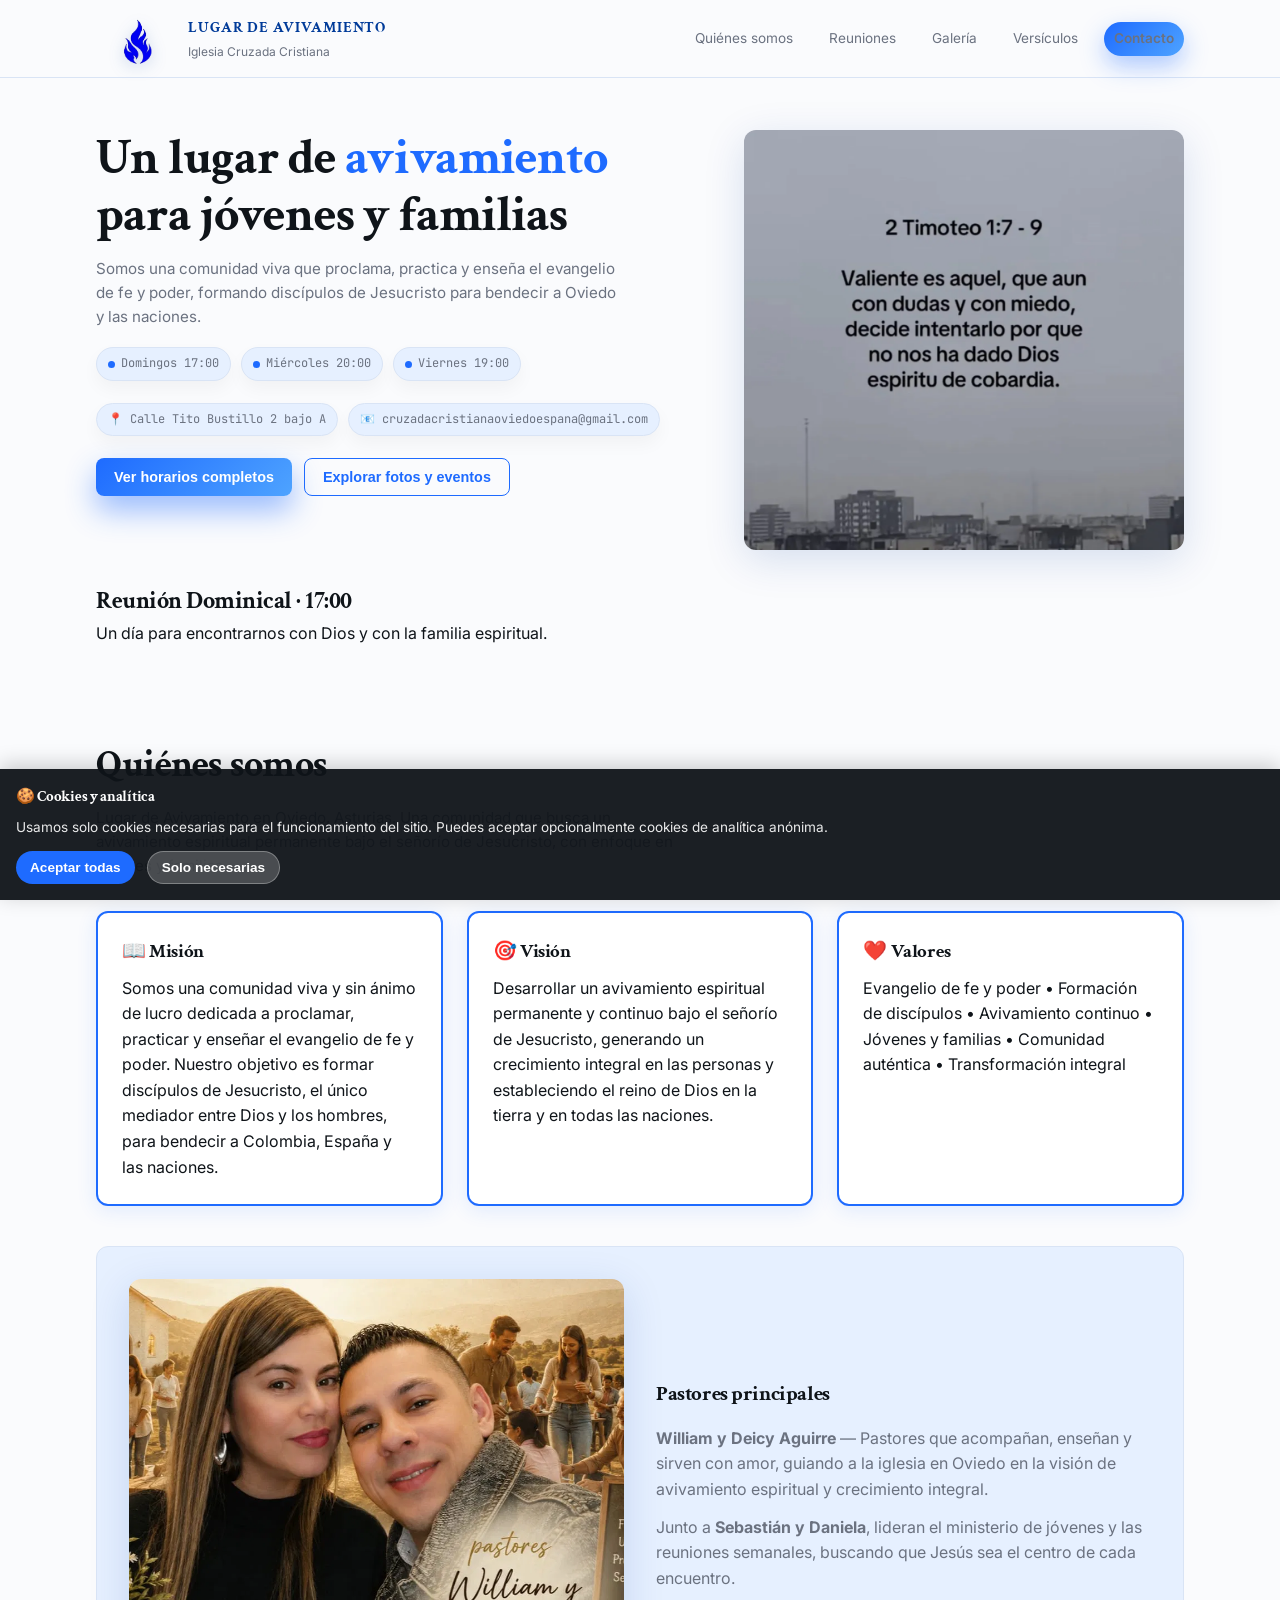
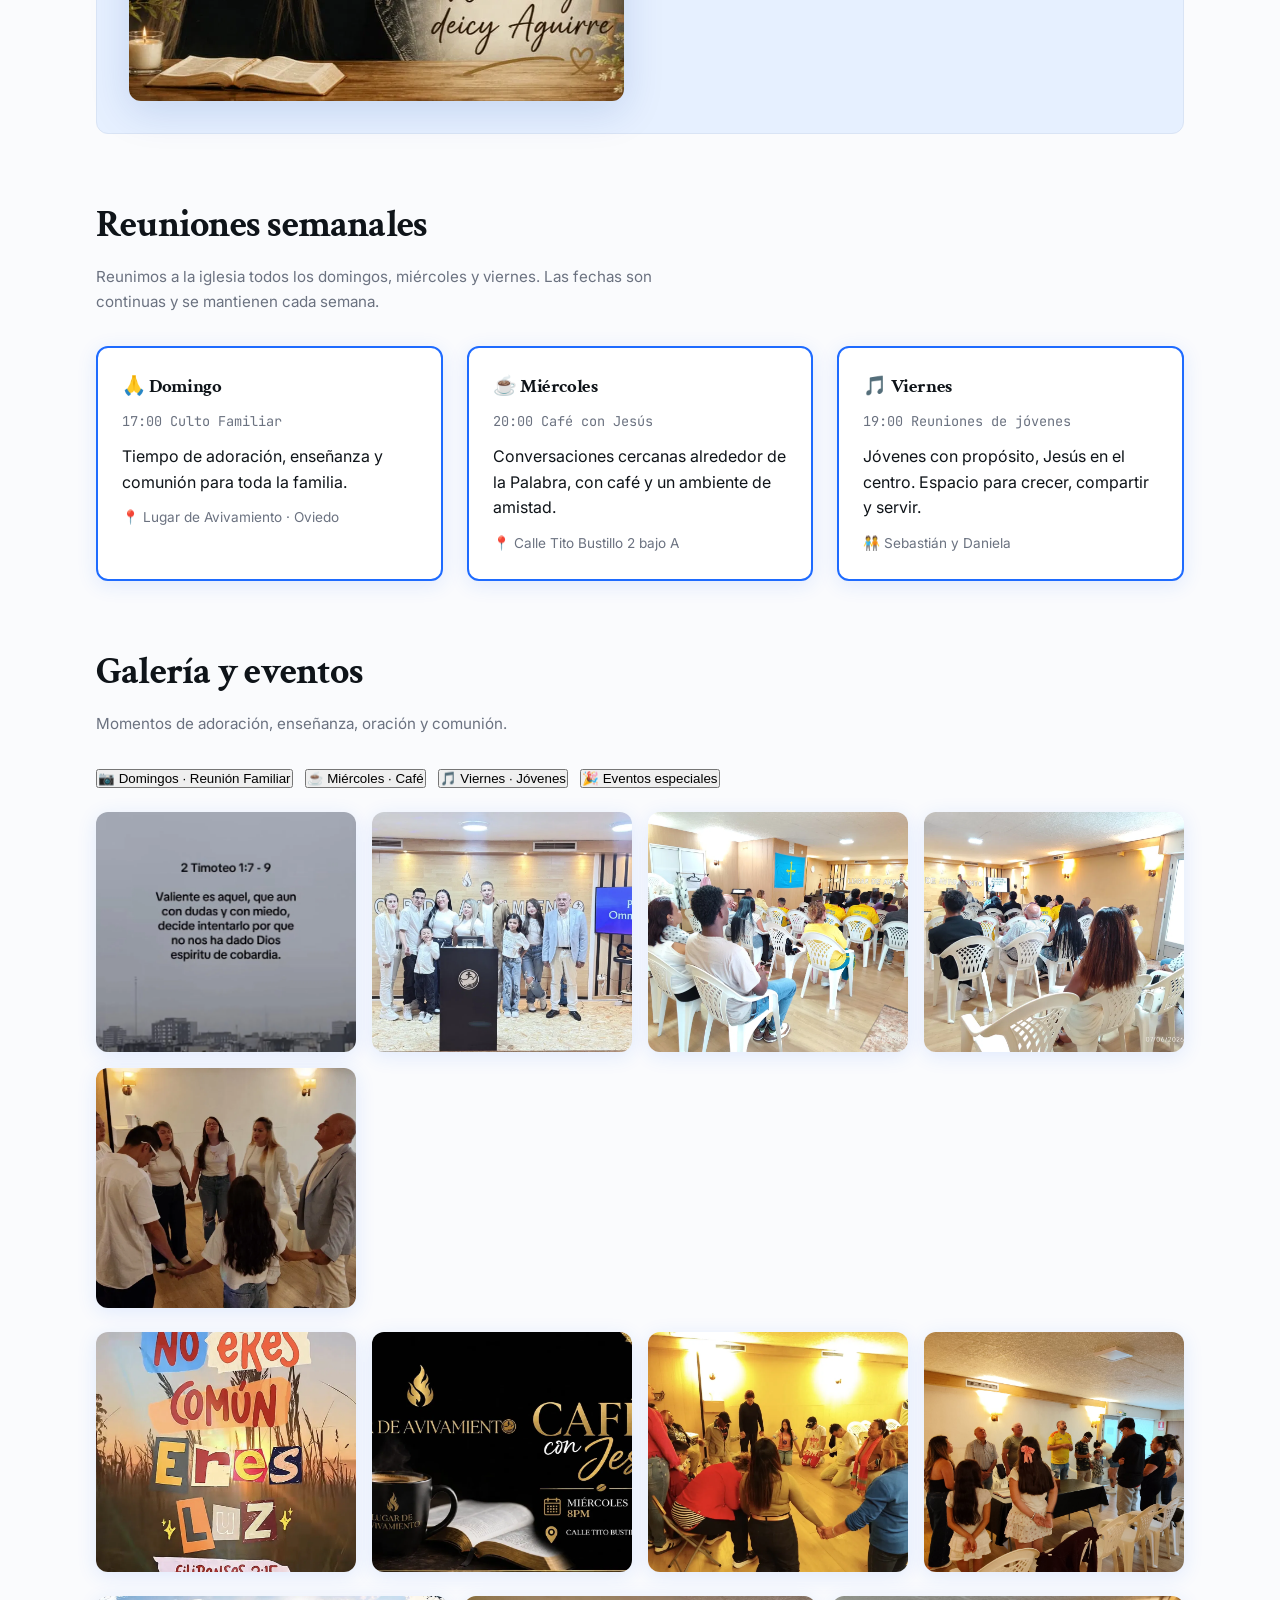
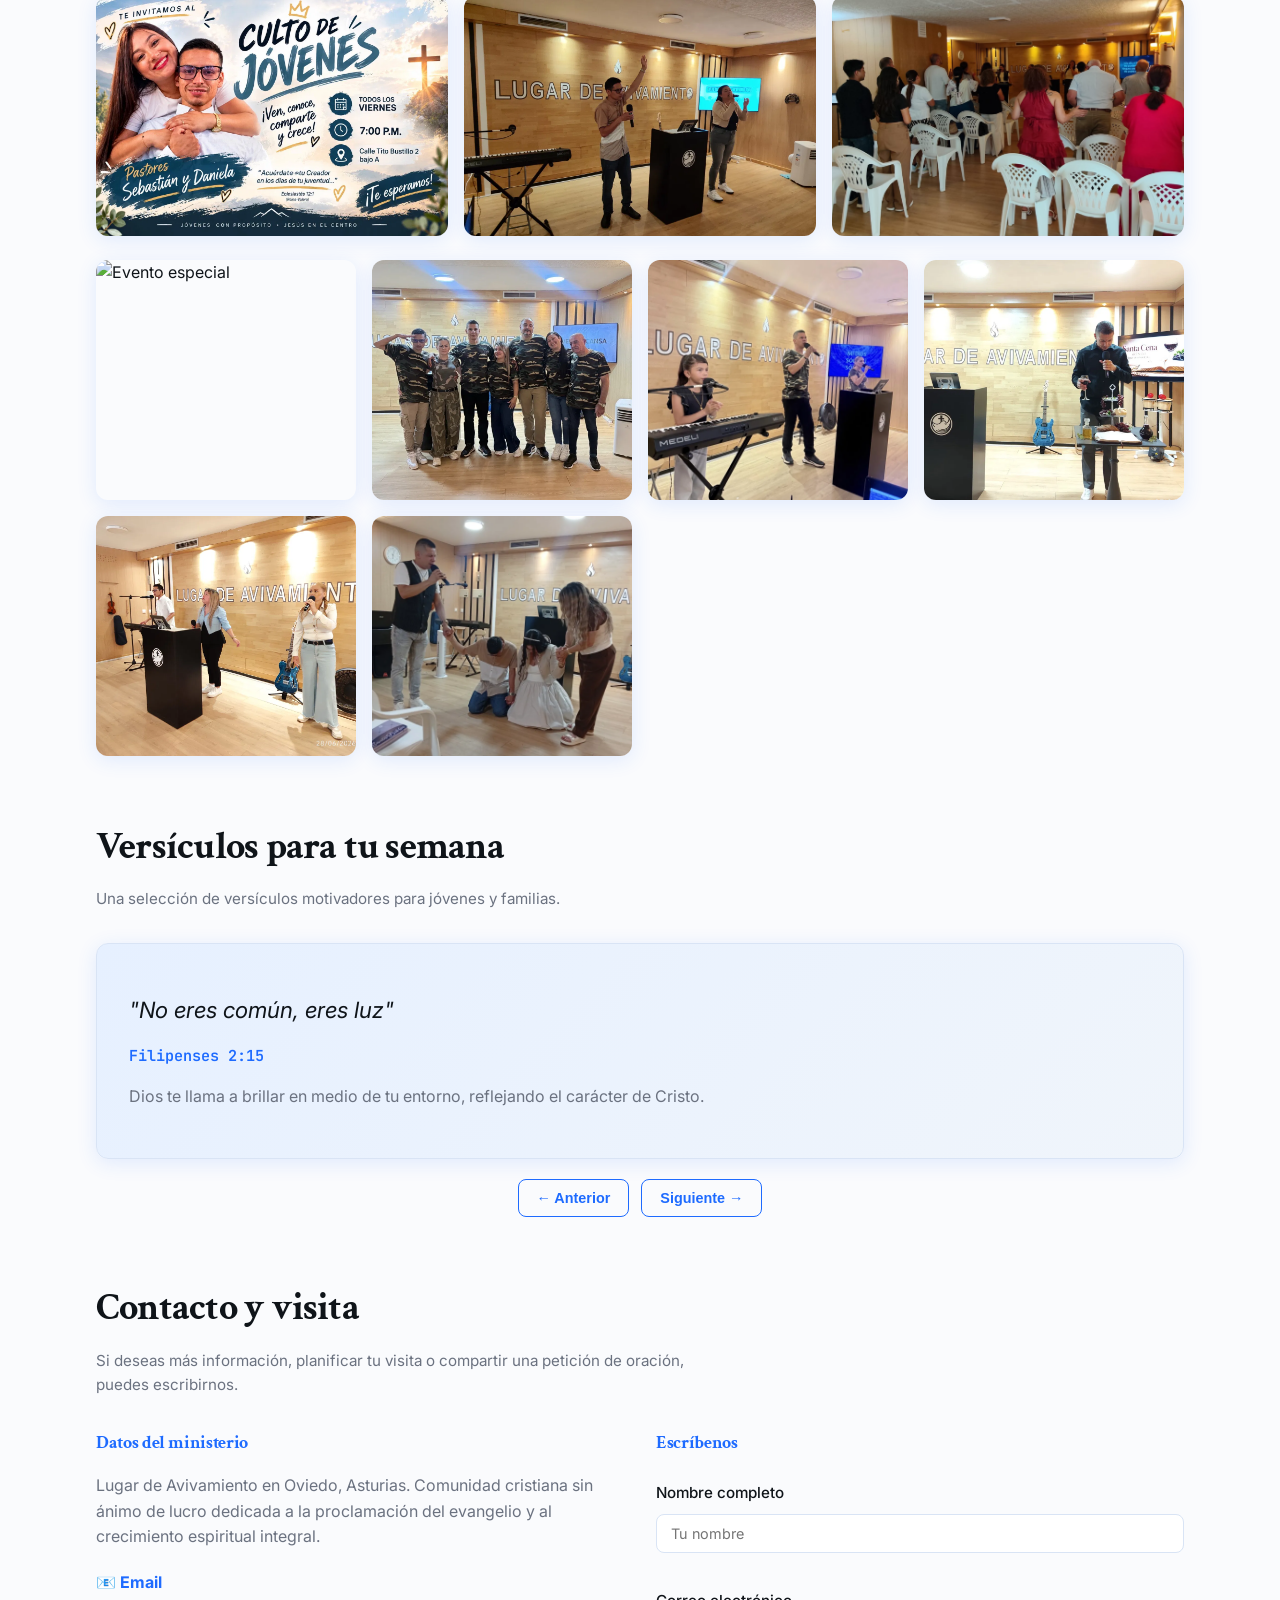
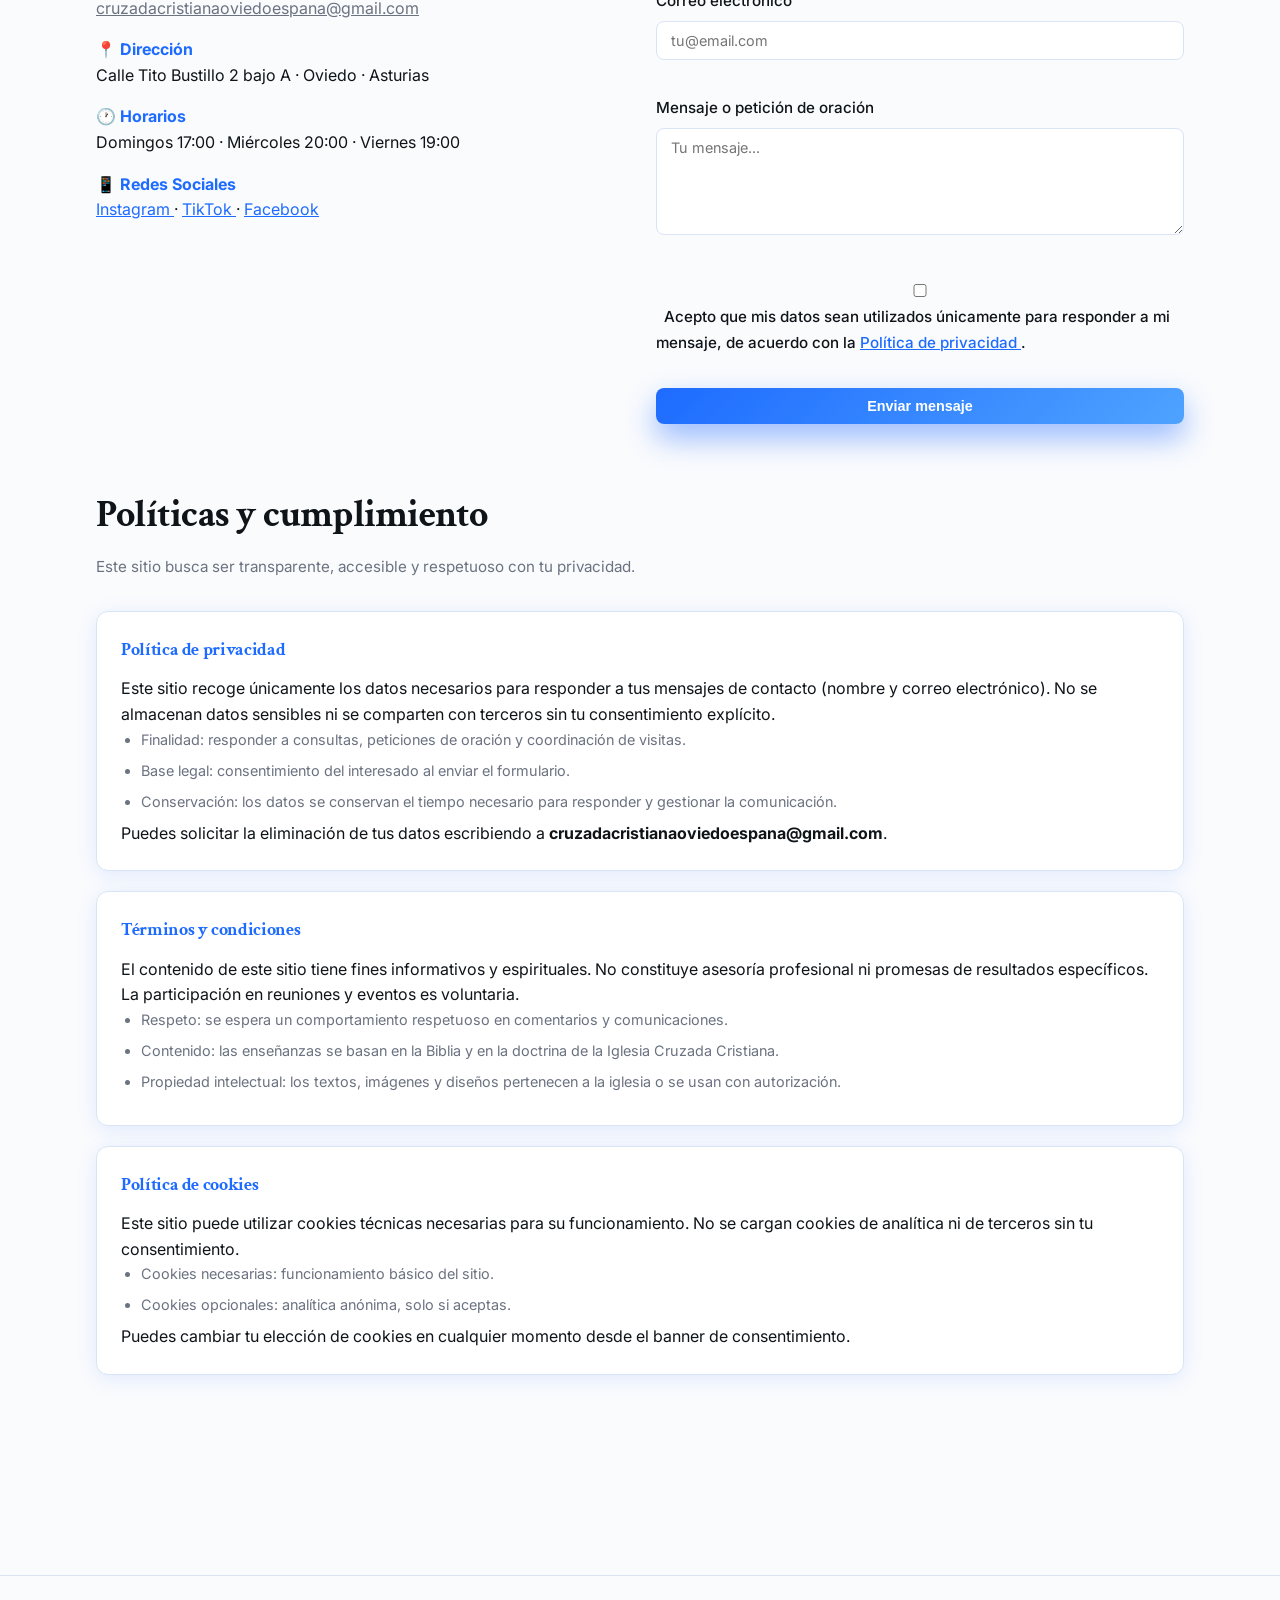
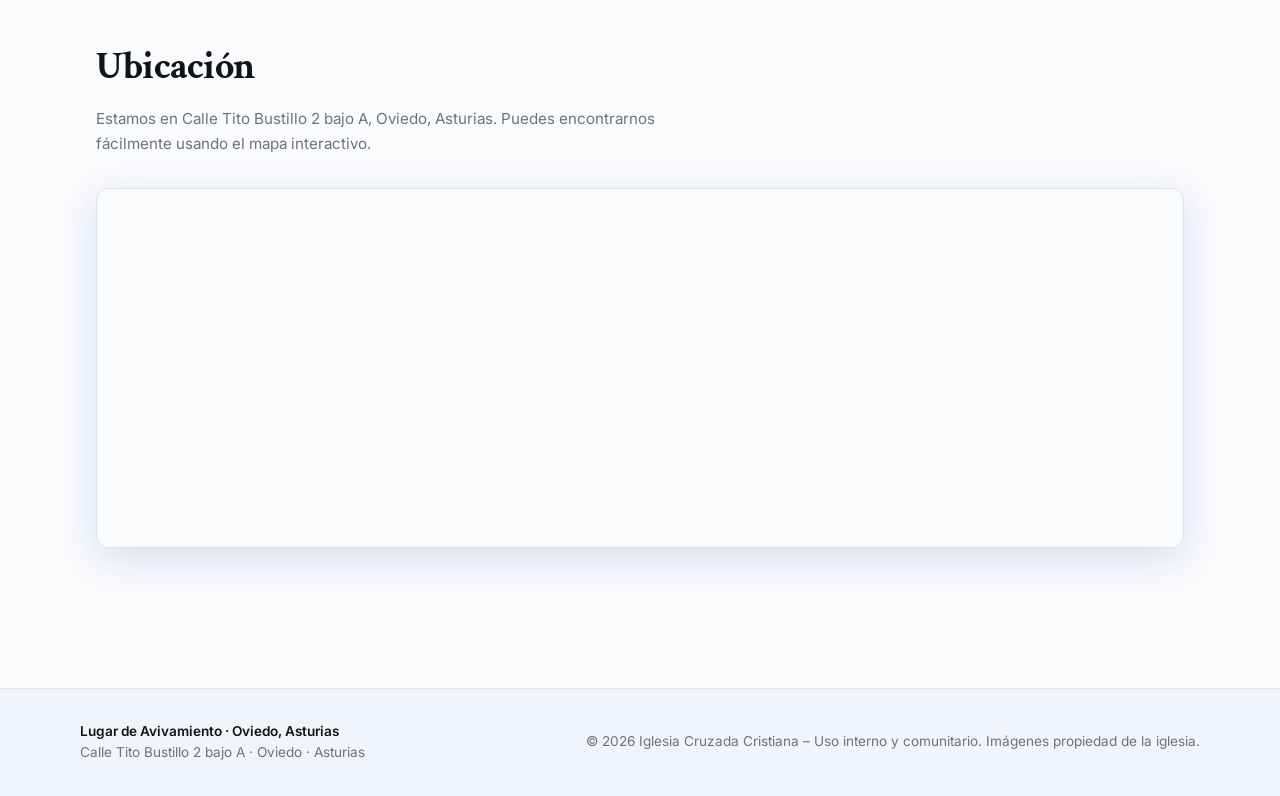
==== commit acf598d9: "Update print statement from 'Hello' to 'Goodbye'" ====
--- a/index.html
+++ b/index.html
@@ -1,277 +1,1349 @@
 <!DOCTYPE html>
 <html lang="es">
 <head>
-    <meta charset="UTF-8">
-    <meta name="viewport" content="width=device-width, initial-scale=1.0">
-    <meta name="description" content="Lugar de Avivamiento Oviedo - Un lugar para encontrarte con Dios, crecer en la fe y vivir en familia.">
-    <meta name="theme-color" content="#1246d8">
-    <title>Lugar de Avivamiento Oviedo</title>
-    <link rel="stylesheet" href="styles.css">
-    <link rel="preconnect" href="https://fonts.googleapis.com">
-    <link rel="preconnect" href="https://fonts.gstatic.com" crossorigin>
-    <link href="https://fonts.googleapis.com/css2?family=Montserrat:wght@400;500;600;700;800&family=Poppins:wght@400;500;600;700&display=swap" rel="stylesheet">
+  <meta charset="UTF-8" />
+  <title>Lugar de Avivamiento – Oviedo, Asturias</title>
+  <meta name="viewport" content="width=device-width, initial-scale=1" />
+  <meta name="description" content="Lugar de Avivamiento en Oviedo, Asturias. Reuniones, jóvenes, familia, eventos y recursos bíblicos de la Iglesia Cruzada Cristiana." />
+
+  <!-- Tipografía mejorada -->
+  <link rel="preconnect" href="https://fonts.googleapis.com">
+  <link rel="preconnect" href="https://fonts.gstatic.com" crossorigin>
+  <link href="https://fonts.googleapis.com/css2?family=Crimson+Text:wght@400;600;700&family=Inter:wght@300;400;500;600;700&family=JetBrains+Mono:wght@400;600&display=swap" rel="stylesheet">
+
+  <style>
+    :root {
+      /* PALETA AZUL ELEGANTE + TONOS DE PAZ */
+      --primary: #1e6bff;
+      --primary-dark: #003b99;
+      --primary-light: #e6f0ff;
+      --accent-warm: #e8dcc8;
+      --accent-sage: #8fa99f;
+      --bg: #fafbfd;
+      --bg-soft: #f0f5fb;
+      --bg-card: #ffffff;
+      --border-soft: #d9e4f5;
+      --text-main: #0f1419;
+      --text-muted: #6b7280;
+      --shadow-soft: 0 4px 20px rgba(30, 107, 255, 0.12);
+      --shadow-med: 0 10px 40px rgba(0, 59, 153, 0.15);
+      --radius-lg: 12px;
+      --radius-md: 12px;
+      --radius-sm: 8px;
+      --transition-fast: 0.18s ease-out;
+      --transition-med: 0.28s ease-out;
+      --max-width: 1120px;
+    }
+
+    * {
+      box-sizing: border-box;
+      margin: 0;
+      padding: 0;
+    }
+
+    body {
+      font-family: "Inter", system-ui, -apple-system, BlinkMacSystemFont, "Segoe UI", sans-serif;
+      background: var(--bg);
+      color: var(--text-main);
+      line-height: 1.6;
+      -webkit-font-smoothing: antialiased;
+    }
+
+    img {
+      max-width: 100%;
+      display: block;
+    }
+
+    a {
+      color: inherit;
+      text-decoration: none;
+    }
+
+    main {
+      min-height: 100vh;
+    }
+
+    .page-shell {
+      max-width: var(--max-width);
+      margin: 0 auto;
+      padding: 20px 16px 80px;
+    }
+
+    h1, h2, h3, h4, h5, h6 {
+      font-family: "Crimson Text", serif;
+      font-weight: 700;
+      letter-spacing: -0.02em;
+    }
+
+    /* HEADER */
+    header {
+      position: sticky;
+      top: 0;
+      z-index: 50;
+      backdrop-filter: blur(14px);
+      background: rgba(250, 251, 253, 0.95);
+      border-bottom: 1px solid var(--border-soft);
+      transition: transform 0.3s ease-out;
+    }
+
+    header.hidden {
+      transform: translateY(-100%);
+    }
+
+    .header-inner {
+      max-width: var(--max-width);
+      margin: 0 auto;
+      padding: 12px 16px;
+      display: flex;
+      align-items: center;
+      justify-content: space-between;
+      gap: 18px;
+    }
+
+    .brand {
+      display: flex;
+      align-items: center;
+      gap: 12px;
+    }
+
+    .brand-logo {
+      display: flex;
+      align-items: center;
+      justify-content: center;
+    }
+
+    .brand-logo img {
+      width: 80px;
+      height: auto;
+      filter: drop-shadow(0 4px 8px rgba(0, 59, 153, 0.2));
+      transition: transform 0.3s ease-out;
+    }
+
+    .brand-logo img:hover {
+      transform: scale(1.05);
+    }
+
+    .brand-text {
+      display: flex;
+      flex-direction: column;
+      gap: 2px;
+    }
+
+    .brand-title {
+      font-family: "Crimson Text", serif;
+      font-weight: 700;
+      letter-spacing: 0.06em;
+      font-size: 0.95rem;
+      text-transform: uppercase;
+      color: var(--primary-dark);
+    }
+
+    .brand-subtitle {
+      font-size: 0.75rem;
+      color: var(--text-muted);
+    }
+
+    .nav {
+      display: flex;
+      align-items: center;
+      gap: 16px;
+      font-size: 0.85rem;
+    }
+
+    .nav a {
+      padding: 6px 10px;
+      border-radius: 999px;
+      color: var(--text-muted);
+      transition: color var(--transition-fast), background var(--transition-fast), transform var(--transition-fast);
+    }
+
+    .nav a:hover,
+    .nav a:focus-visible {
+      color: var(--primary-dark);
+      background: var(--primary-light);
+      transform: translateY(-1px);
+      outline: none;
+    }
+
+    .nav-cta {
+      padding: 7px 14px;
+      border-radius: 999px;
+      background: linear-gradient(135deg, #1e6bff, #4ea3ff);
+      color: #FFFFFF;
+      font-weight: 600;
+      box-shadow: 0 10px 24px rgba(30, 107, 255, 0.35);
+      border: none;
+      cursor: pointer;
+      transition: all var(--transition-fast);
+    }
+
+    .nav-cta:hover,
+    .nav-cta:focus-visible {
+      background: linear-gradient(135deg, #003b99, #1e6bff);
+      transform: translateY(-1px);
+      box-shadow: 0 14px 30px rgba(0, 59, 153, 0.4);
+      outline: none;
+    }
+
+    @media (max-width: 768px) {
+      .header-inner {
+        flex-wrap: wrap;
+      }
+      .nav {
+        flex-wrap: wrap;
+        justify-content: flex-end;
+      }
+    }
+
+    /* HERO */
+    .hero {
+      display: grid;
+      grid-template-columns: minmax(0, 1.4fr) minmax(0, 1fr);
+      gap: 32px;
+      padding: 32px 0 28px;
+      animation: fadeInHero 0.8s ease-out;
+    }
+
+    @keyframes fadeInHero {
+      from {
+        opacity: 0;
+        transform: translateY(10px);
+      }
+      to {
+        opacity: 1;
+        transform: translateY(0);
+      }
+    }
+
+    .hero-main-title {
+      font-family: "Crimson Text", serif;
+      font-size: clamp(2.4rem, 4vw, 3.1rem);
+      letter-spacing: -0.02em;
+      line-height: 1.15;
+      margin-bottom: 12px;
+      color: var(--text-main);
+    }
+
+    .hero-highlight {
+      color: var(--primary);
+    }
+
+    .hero-tagline {
+      font-size: 0.95rem;
+      color: var(--text-muted);
+      max-width: 520px;
+      margin-bottom: 18px;
+    }
+
+    .hero-chip-row {
+      display: flex;
+      flex-wrap: wrap;
+      gap: 10px;
+      margin-bottom: 22px;
+    }
+
+    .chip {
+      display: inline-flex;
+      align-items: center;
+      gap: 6px;
+      padding: 6px 11px;
+      border-radius: 999px;
+      background: var(--primary-light);
+      border: 1px solid var(--border-soft);
+      font-size: 0.75rem;
+      color: var(--text-muted);
+      box-shadow: 0 8px 18px rgba(0, 0, 0, 0.04);
+      font-family: "JetBrains Mono", monospace;
+    }
+
+    .chip-dot {
+      width: 7px;
+      height: 7px;
+      border-radius: 999px;
+      background: var(--primary);
+    }
+
+    .hero-cta-row {
+      display: flex;
+      flex-wrap: wrap;
+      gap: 12px;
+      margin-bottom: 18px;
+    }
+
+    .btn-primary {
+      padding: 10px 18px;
+      border-radius: 8px;
+      border: none;
+      cursor: pointer;
+      background: linear-gradient(135deg, #1e6bff, #4ea3ff);
+      color: #FFFFFF;
+      font-size: 0.9rem;
+      font-weight: 600;
+      box-shadow: 0 14px 30px rgba(30, 107, 255, 0.45);
+      transition: all var(--transition-fast);
+    }
+
+    .btn-primary:hover,
+    .btn-primary:focus-visible {
+      background: linear-gradient(135deg, #003b99, #1e6bff);
+      transform: translateY(-2px);
+      box-shadow: 0 18px 40px rgba(0, 59, 153, 0.5);
+      outline: none;
+    }
+
+    .btn-primary:active {
+      transform: translateY(0);
+    }
+
+    .btn-secondary {
+      padding: 10px 18px;
+      border-radius: 8px;
+      border: 1.5px solid var(--primary);
+      background: transparent;
+      color: var(--primary);
+      font-size: 0.9rem;
+      font-weight: 600;
+      cursor: pointer;
+      transition: all var(--transition-fast);
+    }
+
+    .btn-secondary:hover,
+    .btn-secondary:focus-visible {
+      background: var(--primary-light);
+      color: var(--primary-dark);
+      border-color: var(--primary-dark);
+      outline: none;
+    }
+
+    .hero-image-container {
+      display: flex;
+      align-items: center;
+      justify-content: center;
+    }
+
+    .hero-image {
+  width: 100%;
+  height: 420px; /* Ajusta este valor */
+  object-fit: cover;
+  object-position: center top;
+  border-radius: var(--radius-lg);
+  box-shadow: var(--shadow-med);
+  transition: transform 0.4s ease;
+}
+
+
+    .hero-image:hover {
+      transform: scale(1.02);
+    }
+
+    /* SECTION STYLING */
+    section {
+      margin-bottom: 60px;
+    }
+
+    .section-header {
+      margin-bottom: 32px;
+      animation: fadeInUp 0.6s ease-out;
+    }
+
+    @keyframes fadeInUp {
+      from {
+        opacity: 0;
+        transform: translateY(20px);
+      }
+      to {
+        opacity: 1;
+        transform: translateY(0);
+      }
+    }
+
+    .section-title {
+      font-size: clamp(1.8rem, 3vw, 2.4rem);
+      margin-bottom: 10px;
+      color: var(--text-main);
+    }
+
+    .section-subtitle {
+      font-size: 0.95rem;
+      color: var(--text-muted);
+      max-width: 600px;
+    }
+
+    /* CARDS */
+    .card {
+      background: var(--bg-card);
+      border: 2px solid var(--primary);
+      border-radius: var(--radius-lg);
+      padding: 24px;
+      box-shadow: var(--shadow-soft);
+      transition: all var(--transition-med);
+    }
+
+    .card:hover {
+      transform: translateY(-4px);
+      box-shadow: var(--shadow-med);
+      border-color: var(--primary-dark);
+    }
+
+    .card h3 {
+      font-size: 1.2rem;
+      margin-bottom: 8px;
+      color: var(--text-main);
+    }
+
+    .card-meta {
+      display: flex;
+      gap: 8px;
+      margin-bottom: 12px;
+      font-size: 0.85rem;
+      color: var(--text-muted);
+      font-family: "JetBrains Mono", monospace;
+    }
+
+    /* GALLERY */
+    .gallery-grid {
+      display: grid;
+      grid-template-columns: repeat(auto-fit, minmax(220px, 1fr));
+      gap: 16px;
+      margin-top: 24px;
+    }
+
+    .gallery-item {
+      position: relative;
+      overflow: hidden;
+      border-radius: var(--radius-lg);
+      box-shadow: var(--shadow-soft);
+      cursor: pointer;
+      transition: all var(--transition-med);
+      height: 240px;
+    }
+
+    .gallery-item img {
+      width: 100%;
+      height: 100%;
+      object-fit: cover;
+      transition: transform 0.4s ease-out;
+    }
+
+    .gallery-item:hover {
+      transform: translateY(-4px);
+      box-shadow: var(--shadow-med);
+    }
+
+    .gallery-item:hover img {
+      transform: scale(1.08);
+    }
+
+    .gallery-item::after {
+      content: '';
+      position: absolute;
+      top: 0;
+      left: 0;
+      right: 0;
+      bottom: 0;
+      background: linear-gradient(135deg, rgba(30, 107, 255, 0.15), transparent);
+      opacity: 0;
+      transition: opacity var(--transition-med);
+    }
+
+    .gallery-item:hover::after {
+      opacity: 1;
+    }
+
+    /* VERSE SLIDER */
+    .verses-wrapper {
+      position: relative;
+      overflow: hidden;
+      border-radius: var(--radius-lg);
+      box-shadow: var(--shadow-soft);
+      background: linear-gradient(135deg, var(--primary-light), var(--bg-soft));
+      border: 1px solid var(--border-soft);
+    }
+
+    .verses-track {
+      display: flex;
+      transition: transform 0.8s cubic-bezier(0.4, 0, 0.2, 1);
+    }
+
+    .verse-slide {
+      min-width: 100%;
+      padding: 48px 32px;
+      flex-shrink: 0;
+    }
+
+    .verse-text {
+      font-size: 1.4rem;
+      font-style: italic;
+      color: var(--text-main);
+      margin-bottom: 16px;
+      line-height: 1.6;
+    }
+
+    .verse-ref {
+      font-size: 0.95rem;
+      font-weight: 600;
+      color: var(--primary);
+      font-family: "JetBrains Mono", monospace;
+    }
+
+    /* FORM */
+    .form-group {
+      margin-bottom: 20px;
+      animation: fadeInUp 0.6s ease-out;
+    }
+
+    .form-group label {
+      display: block;
+      margin-bottom: 8px;
+      font-weight: 500;
+      color: var(--text-main);
+      font-size: 0.95rem;
+    }
+
+    .form-group input,
+    .form-group textarea {
+      width: 100%;
+      padding: 10px 14px;
+      border: 1.5px solid var(--border-soft);
+      border-radius: var(--radius-sm);
+      font-family: "Inter", sans-serif;
+      font-size: 0.9rem;
+      transition: all var(--transition-fast);
+      background: var(--bg-card);
+      color: var(--text-main);
+    }
+
+    .form-group input:focus,
+    .form-group textarea:focus {
+      outline: none;
+      border-color: var(--primary);
+      box-shadow: 0 0 0 3px rgba(30, 107, 255, 0.1);
+    }
+
+    /* FOOTER */
+    footer {
+      border-top: 1px solid var(--border-soft);
+      padding: 32px 16px;
+      background: var(--bg-soft);
+    }
+
+    .footer-inner {
+      max-width: var(--max-width);
+      margin: 0 auto;
+      display: flex;
+      justify-content: space-between;
+      align-items: center;
+      gap: 32px;
+      font-size: 0.85rem;
+      color: var(--text-muted);
+    }
+
+    .footer-inner strong {
+      color: var(--text-main);
+      font-weight: 600;
+    }
+
+    /* COOKIE BANNER */
+    .cookie-banner {
+      position: fixed;
+      bottom: 0;
+      left: 0;
+      right: 0;
+      background: rgba(15, 20, 25, 0.95);
+      color: #FFFFFF;
+      padding: 16px;
+      box-shadow: 0 -4px 20px rgba(0, 0, 0, 0.2);
+      z-index: 40;
+      display: none;
+      animation: slideUp 0.4s ease-out;
+    }
+
+    @keyframes slideUp {
+      from {
+        transform: translateY(100%);
+      }
+      to {
+        transform: translateY(0);
+      }
+    }
+
+    .cookie-banner h3 {
+      font-size: 0.95rem;
+      margin-bottom: 8px;
+      color: #FFFFFF;
+    }
+
+    .cookie-banner p {
+      font-size: 0.85rem;
+      margin-bottom: 12px;
+      opacity: 0.9;
+    }
+
+    .cookie-banner-buttons {
+      display: flex;
+      gap: 12px;
+      flex-wrap: wrap;
+    }
+
+    .btn-cookie-primary,
+    .btn-cookie-secondary {
+      padding: 8px 14px;
+      border-radius: 999px;
+      font-size: 0.85rem;
+      font-weight: 600;
+      cursor: pointer;
+      border: none;
+      transition: all var(--transition-fast);
+    }
+
+    .btn-cookie-primary {
+      background: var(--primary);
+      color: #FFFFFF;
+    }
+
+    .btn-cookie-primary:hover {
+      background: var(--primary-dark);
+    }
+
+    .btn-cookie-secondary {
+      background: rgba(255, 255, 255, 0.2);
+      color: #FFFFFF;
+      border: 1px solid rgba(255, 255, 255, 0.3);
+    }
+
+    .btn-cookie-secondary:hover {
+      background: rgba(255, 255, 255, 0.3);
+    }
+
+    /* LEGAL CARDS */
+    .legal-card {
+      background: var(--bg-card);
+      border: 1px solid var(--border-soft);
+      border-radius: var(--radius-lg);
+      padding: 24px;
+      margin-bottom: 20px;
+      box-shadow: var(--shadow-soft);
+    }
+
+    .legal-card h3 {
+      font-size: 1.1rem;
+      margin-bottom: 12px;
+      color: var(--primary);
+    }
+
+    .legal-card ul {
+      margin-left: 20px;
+    }
+
+    .legal-card li {
+      margin-bottom: 8px;
+      color: var(--text-muted);
+      font-size: 0.9rem;
+    }
+
+    /* PASTORES SECTION */
+    .pastores-section {
+      background: var(--primary-light);
+      border-radius: var(--radius-lg);
+      border: 1px solid var(--border-soft);
+      padding: 32px;
+      margin-top: 40px;
+    }
+
+    .pastores-content {
+      display: grid;
+      grid-template-columns: 1fr 1fr;
+      gap: 32px;
+      align-items: center;
+    }
+
+    .pastores-image {
+      border-radius: var(--radius-lg);
+      overflow: hidden;
+      box-shadow: var(--shadow-med);
+    }
+
+    .pastores-image img {
+      width: 100%;
+      height: 100%;
+      object-fit: cover;
+    }
+
+    .pastores-text h3 {
+      font-size: 1.3rem;
+      margin-bottom: 16px;
+      color: var(--text-main);
+    }
+
+    .pastores-text p {
+      color: var(--text-muted);
+      margin-bottom: 12px;
+    }
+
+    @media (max-width: 768px) {
+      .hero {
+        grid-template-columns: 1fr;
+      }
+
+      .verse-slide {
+        padding: 32px 20px;
+      }
+
+      .verse-text {
+        font-size: 1.2rem;
+      }
+
+      .footer-inner {
+        flex-direction: column;
+        text-align: center;
+      }
+
+      .gallery-grid {
+        grid-template-columns: repeat(auto-fit, minmax(150px, 1fr));
+        gap: 12px;
+      }
+
+      .pastores-content {
+        grid-template-columns: 1fr;
+      }
+    }
+  </style>
 </head>
 <body>
-
-<header class="navbar" id="navbar">
-    <a href="#inicio" class="brand">
-        <img src="logo-fuego.png" alt="Logo Lugar de Avivamiento" class="brand-logo" loading="lazy" decoding="async">
-        <span class="brand-name"><strong>Lugar de</strong><span>Avivamiento</span><small>Oviedo</small></span>
-    </a>
-
-    <button class="menu-toggle" id="menuToggle" aria-label="Abrir menú" aria-expanded="false" aria-controls="navMenu"><span></span><span></span><span></span></button>
-
-    <nav class="nav-menu" id="navMenu">
-        <a href="#inicio">Inicio</a>
-        <a href="#domingos">Domingos</a>
-        <a href="#miercoles">Miércoles</a>
-        <a href="#viernes">Viernes</a>
-        <a href="#galeria">Eventos</a>
-        <a href="#mision-vision">Misión y visión</a>
-        <a href="#testimonios">Testimonios</a>
-        <a href="#galeria">Galería</a>
-        <a href="#contacto">Contacto</a>
-        <a href="#ubicacion">Ubicación</a>
-    </nav>
-</header>
-
-<section id="inicio" class="hero">
-    <div class="hero-slider">
-        <div class="hero-slide active"><img src="imagen de evneto.jpeg" alt="Lugar de Avivamiento Oviedo" loading="lazy" decoding="async"></div>
-        <div class="hero-slide"><img src="imagen 1.jpeg" alt="Reunión de la iglesia" loading="lazy" decoding="async"></div>
-        <div class="hero-slide"><img src="imagen 2.jpeg" alt="Celebración" loading="lazy" decoding="async"></div>
-        <div class="hero-slide"><img src="imagen 3.jpeg" alt="Culto" loading="lazy" decoding="async"></div>
-        <div class="hero-slide"><img src="pastores principales.jpeg" alt="Pastores" loading="lazy" decoding="async"></div>
+  <header>
+    <div class="header-inner">
+      <a href="#" class="brand" onclick="scrollToId('hero'); return false;">
+        <div class="brand-logo">
+          <img src="logo-luz.png" alt="Logo Lugar de Avivamiento" />
+        </div>
+        <div class="brand-text">
+          <div class="brand-title">Lugar de Avivamiento</div>
+          <div class="brand-subtitle">Iglesia Cruzada Cristiana</div>
+        </div>
+      </a>
+      <nav class="nav">
+        <a href="#" onclick="scrollToId('about'); return false;">Quiénes somos</a>
+        <a href="#" onclick="scrollToId('schedule'); return false;">Reuniones</a>
+        <a href="#" onclick="scrollToId('gallery'); return false;">Galería</a>
+        <a href="#" onclick="scrollToId('verses'); return false;">Versículos</a>
+        <a href="#" onclick="scrollToId('contact'); return false;" class="nav-cta">Contacto</a>
+      </nav>
     </div>
-    <div class="hero-overlay"></div>
-
-    <div class="hero-content">
-        <div class="hero-logo-wrap animate-bounce"><img src="logo-fuego.png" alt="Fuego - Lugar de Avivamiento" class="hero-logo"></div>
-        <span class="hero-label">LUGAR DE AVIVAMIENTO · OVIEDO</span>
-        <h1>Una iglesia<br><span>encendida por Dios.</span></h1>
-        <p>Un lugar para encontrarte con Dios, crecer en la fe y vivir en familia.</p>
-        <div class="hero-buttons">
-            <a href="#galeria" class="btn btn-primary">Ver próximos encuentros <span>→</span></a>
-            <a href="#ubicacion" class="btn btn-outline">Cómo llegar</a>
-        </div>
+  </header>
+
+  <main>
+    <div class="page-shell">
+      <!-- HERO -->
+      <section id="hero" class="hero">
+        <div>
+          <h1 class="hero-main-title">
+            Un lugar de <span class="hero-highlight">avivamiento</span> para jóvenes y familias
+          </h1>
+          <p class="hero-tagline">
+            Somos una comunidad viva que proclama, practica y enseña el evangelio de fe y poder, formando discípulos de
+            Jesucristo para bendecir a Oviedo y las naciones.
+          </p>
+          <div class="hero-chip-row">
+            <span class="chip"><span class="chip-dot"></span> Domingos 17:00</span>
+            <span class="chip"><span class="chip-dot"></span> Miércoles 20:00</span>
+            <span class="chip"><span class="chip-dot"></span> Viernes 19:00</span>
+          </div>
+          <div class="hero-chip-row">
+            <span class="chip">📍 Calle Tito Bustillo 2 bajo A</span>
+            <span class="chip">📧 cruzadacristianaoviedoespana@gmail.com</span>
+          </div>
+          <div class="hero-cta-row">
+            <button class="btn-primary" onclick="scrollToId('contact'); return false;">Ver horarios completos</button>
+            <button class="btn-secondary" onclick="scrollToId('gallery'); return false;">Explorar fotos y eventos</button>
+          </div>
+        </div>
+        <div class="hero-image-container">
+  <img id="heroImage" class="hero-image" />
+</div>
+
+<div class="hero-dynamic-text">
+  <h2 id="heroTitle"></h2>
+  <p id="heroSubtitle"></p>
+</div>
+
+      </section>
+
+      <!-- ABOUT -->
+      <section id="about">
+        <div class="section-header">
+          <h2 class="section-title">Quiénes somos</h2>
+          <p class="section-subtitle">
+            Lugar de Avivamiento en Oviedo, Asturias. Una comunidad que busca un avivamiento espiritual permanente bajo el
+            señorío de Jesucristo, con enfoque en jóvenes y familias.
+          </p>
+        </div>
+
+        <div style="display: grid; grid-template-columns: repeat(auto-fit, minmax(280px, 1fr)); gap: 24px;">
+          <article class="card">
+            <h3>📖 Misión</h3>
+            <p>
+              Somos una comunidad viva y sin ánimo de lucro dedicada a proclamar, practicar y enseñar el evangelio de fe y
+              poder. Nuestro objetivo es formar discípulos de Jesucristo, el único mediador entre Dios y los hombres, para
+              bendecir a Colombia, España y las naciones.
+            </p>
+          </article>
+
+          <article class="card">
+            <h3>🎯 Visión</h3>
+            <p>
+              Desarrollar un avivamiento espiritual permanente y continuo bajo el señorío de Jesucristo, generando un
+              crecimiento integral en las personas y estableciendo el reino de Dios en la tierra y en todas las naciones.
+            </p>
+          </article>
+
+          <article class="card">
+            <h3>❤️ Valores</h3>
+            <p>
+              Evangelio de fe y poder • Formación de discípulos • Avivamiento continuo • Jóvenes y familias • Comunidad
+              auténtica • Transformación integral
+            </p>
+          </article>
+        </div>
+
+        <!-- PASTORES PRINCIPALES -->
+        <div class="pastores-section">
+          <div class="pastores-content">
+            <div class="pastores-image">
+              <img src="pastores principales.jpeg" alt="Pastores William y Deicy Aguirre" />
+            </div>
+            <div class="pastores-text">
+              <h3>Pastores principales</h3>
+              <p>
+                <strong>William y Deicy Aguirre</strong> — Pastores que acompañan, enseñan y sirven con amor, guiando a la iglesia
+                en Oviedo en la visión de avivamiento espiritual y crecimiento integral.
+              </p>
+              <p>
+                Junto a <strong>Sebastián y Daniela</strong>, lideran el ministerio de jóvenes y las reuniones semanales, buscando
+                que Jesús sea el centro de cada encuentro.
+              </p>
+            </div>
+          </div>
+        </div>
+      </section>
+
+      <!-- SCHEDULE -->
+      <section id="schedule">
+        <div class="section-header">
+          <h2 class="section-title">Reuniones semanales</h2>
+          <p class="section-subtitle">
+            Reunimos a la iglesia todos los domingos, miércoles y viernes. Las fechas son continuas y se mantienen cada semana.
+          </p>
+        </div>
+
+        <div style="display: grid; grid-template-columns: repeat(auto-fit, minmax(300px, 1fr)); gap: 24px;">
+          <article class="card">
+            <h3>🙏 Domingo</h3>
+            <div class="card-meta">
+              <span>17:00</span>
+              <span>Culto Familiar</span>
+            </div>
+            <p>Tiempo de adoración, enseñanza y comunión para toda la familia.</p>
+            <p style="font-size: 0.85rem; color: var(--text-muted); margin-top: 12px;">📍 Lugar de Avivamiento · Oviedo</p>
+          </article>
+
+          <article class="card">
+            <h3>☕ Miércoles</h3>
+            <div class="card-meta">
+              <span>20:00</span>
+              <span>Café con Jesús</span>
+            </div>
+            <p>Conversaciones cercanas alrededor de la Palabra, con café y un ambiente de amistad.</p>
+            <p style="font-size: 0.85rem; color: var(--text-muted); margin-top: 12px;">📍 Calle Tito Bustillo 2 bajo A</p>
+          </article>
+
+          <article class="card">
+            <h3>🎵 Viernes</h3>
+            <div class="card-meta">
+              <span>19:00</span>
+              <span>Reuniones de jóvenes</span>
+            </div>
+            <p>Jóvenes con propósito, Jesús en el centro. Espacio para crecer, compartir y servir.</p>
+            <p style="font-size: 0.85rem; color: var(--text-muted); margin-top: 12px;">🧑‍🤝‍🧑 Sebastián y Daniela</p>
+          </article>
+        </div>
+      </section>
+
+      <!-- GALLERY -->
+      <section id="gallery">
+        <div class="section-header">
+          <h2 class="section-title">Galería y eventos</h2>
+          <p class="section-subtitle">
+            Momentos de adoración, enseñanza, oración y comunión.
+          </p>
+        </div>
+
+        <div style="display: flex; gap: 12px; margin-bottom: 24px; flex-wrap: wrap;">
+          <button class="gallery-tab active" id="tab-sun" onclick="setGallery('sun')" aria-selected="true">
+            📷 Domingos · Reunión Familiar
+          </button>
+          <button class="gallery-tab" id="tab-wed" onclick="setGallery('wed')" aria-selected="false">
+            ☕ Miércoles · Café
+          </button>
+          <button class="gallery-tab" id="tab-fri" onclick="setGallery('fri')" aria-selected="false">
+            🎵 Viernes · Jóvenes
+          </button>
+          <button class="gallery-tab" id="tab-events" onclick="setGallery('events')" aria-selected="false">
+            🎉 Eventos especiales
+          </button>
+        </div>
+
+        <div id="gallery-sun" class="gallery-grid">
+          <figure class="gallery-item">
+            <img src="domingo1.jpeg" alt="Reunión familiar el domingo" loading="lazy" />
+          </figure>
+          <figure class="gallery-item">
+            <img src="domingo2.jpeg" alt="Adoración el domingo" loading="lazy" />
+          </figure>
+          <figure class="gallery-item">
+            <img src="domingo3.jpeg" alt="Comunión familiar" loading="lazy" />
+          </figure>
+          <figure class="gallery-item">
+            <img src="domingo4.jpeg" alt="Predicación" loading="lazy" />
+          </figure>
+          <figure class="gallery-item">
+            <img src="domingo5.jpeg" alt="Congregación reunida" loading="lazy" />
+          </figure>
+        </div>
+
+        <div id="gallery-wed" hidden class="gallery-grid">
+          <figure class="gallery-item">
+            <img src="cafe1.jpeg" alt="Café con Jesús" loading="lazy" />
+          </figure>
+          <figure class="gallery-item">
+            <img src="cafe 2.jpeg" alt="Conversación profunda" loading="lazy" />
+          </figure>
+          <figure class="gallery-item">
+            <img src="cafe3.jpeg" alt="Grupo en café" loading="lazy" />
+          </figure>
+          <figure class="gallery-item">
+            <img src="cafe4.jpeg" alt="Reflexión espiritual" loading="lazy" />
+          </figure>
+        </div>
+
+        <div id="gallery-fri" hidden class="gallery-grid">
+          <figure class="gallery-item">
+            <img src="viernes1.2.jpeg" alt="Alabanza y música" loading="lazy" />
+          </figure>
+          <figure class="gallery-item">
+            <img src="viernes (2).jpeg" alt="Jóvenes en reunión" loading="lazy" />
+          </figure>
+          <figure class="gallery-item">
+            <img src="viernes4.jpeg" alt="Tiempo de oración" loading="lazy" />
+          </figure>
+        </div>
+
+        <div id="gallery-events" hidden class="gallery-grid">
+          <figure class="gallery-item">
+            <img src="evento1.jpeg" alt="Evento especial" loading="lazy" />
+          </figure>
+          <figure class="gallery-item">
+            <img src="evento2.jpeg" alt="Actividad comunitaria" loading="lazy" />
+          </figure>
+          <figure class="gallery-item">
+            <img src="evento3.jpeg" alt="Reunión especial" loading="lazy" />
+          </figure>
+          <figure class="gallery-item">
+            <img src="evento4.jpeg" alt="Evento iglesia" loading="lazy" />
+          </figure>
+          <figure class="gallery-item">
+            <img src="evento5.jpeg" alt="Convivencia" loading="lazy" />
+          </figure>
+          <figure class="gallery-item">
+            <img src="evento6.jpeg" alt="Momento especial" loading="lazy" />
+          </figure>
+        </div>
+      </section>
+
+      <!-- VERSES -->
+      <section id="verses">
+        <div class="section-header">
+          <h2 class="section-title">Versículos para tu semana</h2>
+          <p class="section-subtitle">Una selección de versículos motivadores para jóvenes y familias.</p>
+        </div>
+
+        <div class="verses-wrapper">
+          <div class="verses-track" id="verses-track">
+            <div class="verse-slide">
+              <p class="verse-text">"No eres común, eres luz"</p>
+              <p class="verse-ref">Filipenses 2:15</p>
+              <p style="margin-top: 16px; color: var(--text-muted);">
+                Dios te llama a brillar en medio de tu entorno, reflejando el carácter de Cristo.
+              </p>
+            </div>
+            <div class="verse-slide">
+              <p class="verse-text">"Porque no nos ha dado Dios espíritu de cobardía, sino de poder, de amor y de dominio propio."</p>
+              <p class="verse-ref">2 Timoteo 1:7</p>
+              <p style="margin-top: 16px; color: var(--text-muted);">
+                Un recordatorio para intentarlo aun con dudas y miedo, confiando en el Señor.
+              </p>
+            </div>
+            <div class="verse-slide">
+              <p class="verse-text">"Derramaré de mi Espíritu sobre toda carne..."</p>
+              <p class="verse-ref">Hechos 2:17</p>
+              <p style="margin-top: 16px; color: var(--text-muted);">
+                Promesa de avivamiento para generaciones: niños, jóvenes y ancianos.
+              </p>
+            </div>
+            <div class="verse-slide">
+              <p class="verse-text">"Acuérdate de tu Creador en los días de tu juventud..."</p>
+              <p class="verse-ref">Eclesiastés 12:1</p>
+              <p style="margin-top: 16px; color: var(--text-muted);">
+                Un llamado a poner a Dios en el centro desde temprano.
+              </p>
+            </div>
+            <div class="verse-slide">
+              <p class="verse-text">"Porque la paga del pecado es muerte, mas la dádiva de Dios es vida eterna en Cristo Jesús."</p>
+              <p class="verse-ref">Romanos 6:23</p>
+              <p style="margin-top: 16px; color: var(--text-muted);">
+                Jesús pagó todo: pecado, vergüenza, dolor y soledad. Un mensaje de gracia y perdón.
+              </p>
+            </div>
+          </div>
+        </div>
+
+        <div style="display: flex; justify-content: center; gap: 12px; margin-top: 20px;">
+          <button class="btn-secondary" onclick="prevVerse()">← Anterior</button>
+          <button class="btn-secondary" onclick="nextVerse()">Siguiente →</button>
+        </div>
+      </section>
+
+      <!-- CONTACT -->
+      <section id="contact">
+        <div class="section-header">
+          <h2 class="section-title">Contacto y visita</h2>
+          <p class="section-subtitle">
+            Si deseas más información, planificar tu visita o compartir una petición de oración, puedes escribirnos.
+          </p>
+        </div>
+
+        <div style="display: grid; grid-template-columns: repeat(auto-fit, minmax(300px, 1fr)); gap: 32px;">
+          <div>
+            <h3 style="font-size: 1.1rem; margin-bottom: 16px; color: var(--primary);">Datos del ministerio</h3>
+            <p style="margin-bottom: 12px; color: var(--text-muted);">
+              Lugar de Avivamiento en Oviedo, Asturias. Comunidad cristiana sin ánimo de lucro dedicada a la proclamación del
+              evangelio y al crecimiento espiritual integral.
+            </p>
+            <div style="margin-top: 20px;">
+              <div style="margin-bottom: 16px;">
+                <strong style="color: var(--primary);">📧 Email</strong><br />
+                <a href="mailto:cruzadacristianaoviedoespana@gmail.com" style="color: var(--text-muted); text-decoration: underline;">
+                  cruzadacristianaoviedoespana@gmail.com
+                </a>
+              </div>
+              <div style="margin-bottom: 16px;">
+                <strong style="color: var(--primary);">📍 Dirección</strong><br />
+                Calle Tito Bustillo 2 bajo A · Oviedo · Asturias
+              </div>
+              <div style="margin-bottom: 16px;">
+                <strong style="color: var(--primary);">🕐 Horarios</strong><br />
+                Domingos 17:00 · Miércoles 20:00 · Viernes 19:00
+              </div>
+              <div>
+                <strong style="color: var(--primary);">📱 Redes Sociales</strong><br />
+                <a href="https://www.instagram.com/lugardeavivamiento.acla" target="_blank" rel="noopener" style="color: var(--primary); text-decoration: underline;">
+                  Instagram
+                </a>
+                · <a href="https://www.tiktok.com/@lugardeavivamiento_" target="_blank" rel="noopener" style="color: var(--primary); text-decoration: underline;">
+                  TikTok
+                </a>
+                · <a href="https://www.facebook.com/share/1SAzadiKfU/" target="_blank" rel="noopener" style="color: var(--primary); text-decoration: underline;">
+                  Facebook
+                </a>
+              </div>
+            </div>
+          </div>
+
+          <form onsubmit="handleFormSubmit(event)" style="display: flex; flex-direction: column; gap: 16px;">
+            <h3 style="font-size: 1.1rem; margin-bottom: 8px; color: var(--primary);">Escríbenos</h3>
+
+            <div class="form-group">
+              <label for="name">Nombre completo</label>
+              <input type="text" id="name" name="name" required placeholder="Tu nombre" />
+            </div>
+
+            <div class="form-group">
+              <label for="email">Correo electrónico</label>
+              <input type="email" id="email" name="email" required placeholder="tu@email.com" />
+            </div>
+
+            <div class="form-group">
+              <label for="message">Mensaje o petición de oración</label>
+              <textarea id="message" name="message" required placeholder="Tu mensaje..." rows="5"></textarea>
+            </div>
+
+            <div class="form-group" style="margin-bottom: 16px;">
+              <input type="checkbox" id="consent" name="consent" required />
+              <label for="consent" style="display: inline; margin-left: 8px;">
+                Acepto que mis datos sean utilizados únicamente para responder a mi mensaje, de acuerdo con la
+                <a href="#" onclick="scrollToId('legal'); return false;" style="color: var(--primary); text-decoration: underline;">
+                  Política de privacidad
+                </a>.
+              </label>
+            </div>
+
+            <button type="submit" class="btn-primary">Enviar mensaje</button>
+          </form>
+        </div>
+      </section>
+
+      <!-- LEGAL -->
+      <section id="legal">
+        <div class="section-header">
+          <h2 class="section-title">Políticas y cumplimiento</h2>
+          <p class="section-subtitle">
+            Este sitio busca ser transparente, accesible y respetuoso con tu privacidad.
+          </p>
+        </div>
+
+        <div id="privacy" class="legal-card">
+          <h3>Política de privacidad</h3>
+          <p>
+            Este sitio recoge únicamente los datos necesarios para responder a tus mensajes de contacto (nombre y correo
+            electrónico). No se almacenan datos sensibles ni se comparten con terceros sin tu consentimiento explícito.
+          </p>
+          <ul>
+            <li>Finalidad: responder a consultas, peticiones de oración y coordinación de visitas.</li>
+            <li>Base legal: consentimiento del interesado al enviar el formulario.</li>
+            <li>Conservación: los datos se conservan el tiempo necesario para responder y gestionar la comunicación.</li>
+          </ul>
+          <p>
+            Puedes solicitar la eliminación de tus datos escribiendo a
+            <strong>cruzadacristianaoviedoespana@gmail.com</strong>.
+          </p>
+        </div>
+
+        <div class="legal-card">
+          <h3>Términos y condiciones</h3>
+          <p>
+            El contenido de este sitio tiene fines informativos y espirituales. No constituye asesoría profesional ni promesas
+            de resultados específicos. La participación en reuniones y eventos es voluntaria.
+          </p>
+          <ul>
+            <li>Respeto: se espera un comportamiento respetuoso en comentarios y comunicaciones.</li>
+            <li>Contenido: las enseñanzas se basan en la Biblia y en la doctrina de la Iglesia Cruzada Cristiana.</li>
+            <li>Propiedad intelectual: los textos, imágenes y diseños pertenecen a la iglesia o se usan con autorización.</li>
+          </ul>
+        </div>
+
+        <div class="legal-card">
+          <h3>Política de cookies</h3>
+          <p>
+            Este sitio puede utilizar cookies técnicas necesarias para su funcionamiento. No se cargan cookies de analítica ni
+            de terceros sin tu consentimiento.
+          </p>
+          <ul>
+            <li>Cookies necesarias: funcionamiento básico del sitio.</li>
+            <li>Cookies opcionales: analítica anónima, solo si aceptas.</li>
+          </ul>
+          <p>Puedes cambiar tu elección de cookies en cualquier momento desde el banner de consentimiento.</p>
+        </div>
+      </section>
     </div>
 
-    <div class="hero-controls">
-        <button class="hero-prev" aria-label="Anterior">‹</button>
-        <div class="hero-dots"></div>
-        <button class="hero-next" aria-label="Siguiente">›</button>
+    <!-- MAPA -->
+    <section id="mapa" style="margin-top: 60px; padding-top: 40px; border-top: 1px solid var(--border-soft);">
+      <div class="page-shell">
+        <div class="section-header">
+          <h2 class="section-title">Ubicación</h2>
+          <p class="section-subtitle">
+            Estamos en Calle Tito Bustillo 2 bajo A, Oviedo, Asturias. Puedes encontrarnos fácilmente usando el mapa interactivo.
+          </p>
+        </div>
+
+        <div style="border-radius: var(--radius-lg); overflow: hidden; box-shadow: var(--shadow-med); border: 1px solid var(--border-soft);">
+          <iframe width="100%" height="350" style="border: 0;" loading="lazy" allowfullscreen referrerpolicy="no-referrer-when-downgrade"
+            src="https://www.google.com/maps/embed?pb=!1m18!1m12!1m3!1d2948.780904519606!2d-5.850880523392836!3d43.37308917112171!2m3!1f0!2f0!3f0!3m2!1i1024!2i768!4f13.1!3m3!1m2!1s0xd368cfb7f1e6a6b%3A0x9b9a2e5a0b7f4f0!2sC.%20Tito%20Bustillo%2C%202%2C%2033009%20Oviedo%2C%20Asturias!5e0!3m2!1ses!2ses!4v1700000000000">
+          </iframe>
+        </div>
+      </div>
+    </section>
+  </main>
+
+  <!-- FOOTER -->
+  <footer>
+    <div class="footer-inner">
+      <div>
+        <strong>Lugar de Avivamiento · Oviedo, Asturias</strong><br />
+        Calle Tito Bustillo 2 bajo A · Oviedo · Asturias
+      </div>
+      <div>
+        © <span id="year"></span> Iglesia Cruzada Cristiana – Uso interno y comunitario. Imágenes propiedad de la iglesia.
+      </div>
     </div>
-    <div class="scroll-indicator"><span></span>Descubre más</div>
-</section>
-
-<section class="schedule-section">
-    <div class="container">
-        <div class="section-heading">
-            <span class="eyebrow">VEN Y COMPARTE CON NOSOTROS</span>
-            <h2>Nuestros encuentros</h2>
-            <p>Tenemos un espacio preparado para cada etapa, cada familia y cada persona.</p>
-        </div>
-        <div class="schedule-grid">
-            <article class="schedule-card">
-                <div class="schedule-icon">✦</div>
-                <span>DOMINGOS</span>
-                <h3>Reunión Familiar</h3>
-                <p>Un tiempo para adorar, aprender de la Palabra y compartir como familia.</p>
-                <strong>17:00 h</strong>
-            </article>
-            <article class="schedule-card">
-                <div class="schedule-icon">☕</div>
-                <span>MIÉRCOLES</span>
-                <h3>Café con Jesús</h3>
-                <p>Una conversación, un café y una palabra que puede transformar tu día.</p>
-                <strong>20:00 h</strong>
-            </article>
-            <article class="schedule-card">
-                <div class="schedule-icon">♥</div>
-                <span>VIERNES</span>
-                <h3>Reunión Juvenil</h3>
-                <p>Un espacio para jóvenes que quieren conocer y vivir más de Dios.</p>
-                <strong>19:00 h</strong>
-            </article>
-        </div>
+  </footer>
+
+  <!-- COOKIE BANNER -->
+  <div class="cookie-banner" id="cookie-banner" role="dialog" aria-modal="true" aria-labelledby="cookie-title">
+    <h3 id="cookie-title">🍪 Cookies y analítica</h3>
+    <p>Usamos solo cookies necesarias para el funcionamiento del sitio. Puedes aceptar opcionalmente cookies de analítica anónima.</p>
+    <div class="cookie-banner-buttons">
+      <button class="btn-cookie-primary" type="button" onclick="acceptCookies(true)">Aceptar todas</button>
+      <button class="btn-cookie-secondary" type="button" onclick="acceptCookies(false)">Solo necesarias</button>
     </div>
-</section>
-
-<section id="domingos" class="content-section">
-    <div class="container">
-        <div class="section-heading"><span class="eyebrow">CADA DOMINGO · 17:00 H</span><h2>Reunión Familiar</h2><p>Cada domingo vivimos un encuentro especial con Dios y con nuestra familia de fe.</p></div>
-        <div class="photo-carousel" data-carousel>
-            <div class="carousel-track">
-                <img src="domingo1.jpeg" alt="Reunión familiar domingo 1" loading="lazy" decoding="async"><img src="domingo2.jpeg" alt="Reunión familiar domingo 2" loading="lazy" decoding="async"><img src="domingo3.jpeg" alt="Reunión familiar domingo 3" loading="lazy" decoding="async"><img src="domingo4.jpeg" alt="Reunión familiar domingo 4" loading="lazy" decoding="async"><img src="domingo5.jpeg" alt="Reunión familiar domingo 5" loading="lazy" decoding="async">
-            </div>
-            <button class="carousel-btn prev" aria-label="Foto anterior">‹</button><button class="carousel-btn next" aria-label="Foto siguiente">›</button><div class="carousel-progress" aria-hidden="true"><span></span></div>
-        </div>
-    </div>
-</section>
-
-<section id="miercoles" class="content-section blue-section">
-    <div class="container">
-        <div class="section-heading light"><span class="eyebrow">MIÉRCOLES · 20:00 H</span><h2>Café con Jesús</h2><p>Un café, una palabra, una sonrisa. Compartimos el amor de Cristo en cada conversación.</p></div>
-        <div class="photo-grid">
-            <div class="photo-card large"><img src="cafe1.jpeg" alt="Café con Jesús - Miércoles" loading="lazy" decoding="async"></div>
+  </div>
+
+  <script>
+    document.getElementById('year').textContent = new Date().getFullYear();
+
+    function scrollToId(id) {
+      const el = document.getElementById(id);
+      if (el) {
+        el.scrollIntoView({ behavior: 'smooth', block: 'start' });
+      }
+    }
+
+    function setGallery(type) {
+      const tabs = document.querySelectorAll('.gallery-tab');
+      const panels = {
+        wed: document.getElementById('gallery-wed'),
+        sun: document.getElementById('gallery-sun'),
+        events: document.getElementById('gallery-events'),
+        fri: document.getElementById('gallery-fri')
+      };
+
+      tabs.forEach(tab => {
+        tab.classList.remove('active');
+        tab.setAttribute('aria-selected', 'false');
+      });
+
+      document.getElementById('tab-' + type).classList.add('active');
+      document.getElementById('tab-' + type).setAttribute('aria-selected', 'true');
+
+      Object.keys(panels).forEach(key => {
+        panels[key].hidden = key !== type;
+      });
+    }
+
+    let verseIndex = 0;
+    const versesTrack = document.getElementById('verses-track');
+    const verseCount = versesTrack.children.length;
+
+    function updateVerseSlider() {
+      versesTrack.style.transform = 'translateX(' + (-verseIndex * 100) + '%)';
+    }
+
+    function nextVerse() {
+      verseIndex = (verseIndex + 1) % verseCount;
+      updateVerseSlider();
+    }
+
+    function prevVerse() {
+      verseIndex = (verseIndex - 1 + verseCount) % verseCount;
+      updateVerseSlider();
+    }
+
+    setInterval(nextVerse, 12000);
+
+    function handleFormSubmit(event) {
+      event.preventDefault();
+      alert('Gracias por tu mensaje. Lo recibiremos y responderemos desde la iglesia.');
+      event.target.reset();
+    }
+
+    function getCookie(name) {
+      const value = '; ' + document.cookie;
+      const parts = value.split('; ' + name + '=');
+      if (parts.length === 2) return parts.pop().split(';').shift();
+    }
+
+    function setCookie(name, value, days) {
+      const date = new Date();
+      date.setTime(date.getTime() + days * 24 * 60 * 60 * 1000);
+      document.cookie = name + '=' + value + '; expires=' + date.toUTCString() + '; path=/';
+    }
+
+    function acceptCookies(analytics) {
+      setCookie('lav_cookies', analytics ? 'all' : 'necessary', 365);
+      document.getElementById('cookie-banner').style.display = 'none';
+    }
+
+    if (!getCookie('lav_cookies')) {
+      document.getElementById('cookie-banner').style.display = 'block';
+    }
+
+    let lastScroll = 0;
+    const header = document.querySelector("header");
+
+    window.addEventListener("scroll", () => {
+      const currentScroll = window.pageYOffset;
+
+      if (currentScroll > lastScroll && currentScroll > 100) {
+        header.classList.add("hidden");
+      } else {
+        header.classList.remove("hidden");
+      }
+
+      lastScroll = currentScroll;
+    });
+
+    const observerOptions = { threshold: 0.1, rootMargin: '0px 0px -100px 0px' };
+    const observer = new IntersectionObserver(entries => {
+      entries.forEach(entry => {
+        if (entry.isIntersecting) {
+          entry.target.style.animation = 'fadeInUp 0.6s ease-out forwards';
+        }
+      });
+    }, observerOptions);
+
+    document.querySelectorAll('.card, .legal-card').forEach(el => {
+      observer.observe(el);
+    });
+
     
-            <div class="photo-card"><img src="cafe3.jpeg" alt="Café - Palabra" loading="lazy" decoding="async"></div>
-            <div class="photo-card"><img src="cafe4.jpeg" alt="Café - Reunión" loading="lazy" decoding="async"></div>
-        </div>
-    </div>
-</section>
-
-<section id="viernes" class="content-section">
-    <div class="container">
-        <div class="section-heading"><span class="eyebrow">CADA VIERNES · 19:00 H</span><h2>Reunión Juvenil</h2><p>Un espacio diseñado para jóvenes que quieren crecer en fe y vivir una vida transformada.</p></div>
-        <div class="photo-carousel" data-carousel>
-            <div class="carousel-track">
-                <img src="viernes1.jpeg" alt="Culto de jóvenes" loading="lazy" decoding="async"><img src="viernes1_2.jpeg" alt="Jóvenes celebrando" loading="lazy" decoding="async"><img src="viernes__2_.jpeg" alt="Comunidad juvenil" loading="lazy" decoding="async">
-            </div>
-            <button class="carousel-btn prev" aria-label="Foto anterior">‹</button><button class="carousel-btn next" aria-label="Foto siguiente">›</button><div class="carousel-progress" aria-hidden="true"><span></span></div>
-        </div>
-    </div>
-</section>
-
-<section class="identity-section">
-    <div class="container identity-wrap">
-        <div class="identity-logo-box"><div class="logo-ring"><img src="logo-fuego.png" alt="Fuego del Lugar de Avivamiento" loading="lazy" decoding="async"></div></div>
-        <div class="identity-copy"><span class="eyebrow">NUESTRA IDENTIDAD</span><h2>Una llama que representa nuestra pasión por Dios.</h2><p>El fuego es nuestro símbolo: representa pasión, vida, esperanza y el deseo de llevar el amor de Cristo a cada persona y a cada familia.</p><div class="identity-points"><span>✦ Fe</span><span>✦ Familia</span><span>✦ Esperanza</span><span>✦ Avivamiento</span></div><a href="#contacto" class="btn btn-primary">Queremos conocerte <span>→</span></a></div>
-    </div>
-</section>
-
-<section id="mision-vision" class="mission-section">
-    <div class="container">
-        <div class="section-heading mission-heading">
-            <span class="eyebrow">IGLESIA CRUZADA CRISTIANA</span>
-            <h2>Nuestra misión y nuestra visión</h2>
-            <p>Una identidad que nos impulsa a vivir la fe, formar discípulos y llevar el evangelio a las naciones.</p>
-        </div>
-
-        <div class="mission-grid">
-            <article class="mission-card mission-card-blue">
-                <div class="mission-icon">✦</div>
-                <span class="mission-label">MISIÓN</span>
-                <h3>Formar discípulos para Jesucristo</h3>
-                <p>Somos una comunidad viva y sin ánimo de lucro que se dedica a proclamar, practicar y enseñar el evangelio de fe y poder.</p>
-                <p>Nuestro objetivo principal es formar discípulos para Jesucristo, considerado el único mediador entre Dios y los hombres, para bendecir a Colombia y a las naciones.</p>
-            </article>
-
-            <article class="mission-card mission-card-white">
-                <div class="mission-icon">🔥</div>
-                <span class="mission-label">VISIÓN</span>
-                <h3>Un avivamiento espiritual permanente</h3>
-                <p>Desarrollar un avivamiento espiritual permanente y continuo bajo el señorío de Jesucristo.</p>
-                <p>Este avivamiento genera un crecimiento integral en las personas y busca establecer el reino de Dios en la tierra y en todas las naciones.</p>
-            </article>
-        </div>
-
-        <div class="mission-footer-card">
-            <div class="mission-footer-icon">✝</div>
-            <div>
-                <strong>Iglesia Cruzada Cristiana</strong>
-                <p>Una comunidad comprometida con la difusión del evangelio en Colombia y en otros países del mundo.</p>
-            </div>
-        </div>
-    </div>
-</section>
-
-<section id="eventos" class="anchor-section"></section>
-
-<section class="pastors-section">
-    <div class="container">
-        <div class="section-heading"><span class="eyebrow">LIDERAZGO</span><h2>Nuestros Pastores Principales</h2><p>Conoce a los líderes que guían Lugar de Avivamiento con pasión y dedicación.</p></div>
-        
-        <div class="pastors-container">
-            <div class="pastor-card">
-                <div class="pastor-image">
-                    <img src="pastores principales.jpeg" alt="Pastores Principales" loading="lazy" decoding="async">
-                </div>
-                <div class="pastor-info">
-                    <h3>John John William y Deicy Aguirre</h3>
-                    <p class="pastor-role">Pastores Principales</p>
-                    <p class="pastor-bio">Líderes apasionados dedicados a guiar nuestra comunidad en el camino de fe, proclamando el evangelio con poder y amor.</p>
-                </div>
-            </div>
-
-            <div class="mission-vision-cards">
-                <div class="mv-card">
-                    <h3>Quiénes Somos</h3>
-                    <p>Somos <strong>Iglesia Cruzada Cristiana</strong>, una comunidad viva comprometida con la proclamación, práctica y enseñanza del evangelio de fe y poder.</p>
-                    <p>Un lugar donde <strong>encontrarte con Dios, crecer en la fe y vivir en familia</strong>, llevando la esperanza de Cristo a cada persona.</p>
-                </div>
-
-                <div class="mv-card">
-                    <h3>Nuestra Misión</h3>
-                    <p><strong>Formar discípulos para Jesucristo</strong>, considerado el único mediador entre Dios y los hombres, para bendecir a Colombia y a las naciones.</p>
-                    <p>Nos dedicamos a proclamar un evangelio de fe y poder que transforma vidas y establece el reino de Dios en la tierra.</p>
-                </div>
-
-                <div class="mv-card">
-                    <h3>Nuestra Visión</h3>
-                    <p><strong>Desarrollar un avivamiento espiritual permanente y continuo</strong> bajo el señorío de Jesucristo.</p>
-                    <p>Este avivamiento genera un crecimiento integral en las personas y busca establecer el reino de Dios en la tierra y en todas las naciones.</p>
-                </div>
-            </div>
-        </div>
-    </div>
-</section>
-
-<section id="testimonios" class="testimonials-section">
-    <div class="container">
-        <div class="section-heading"><span class="eyebrow">HISTORIAS QUE INSPIRAN</span><h2>Testimonios</h2><p>Cada persona tiene una historia. Estas son algunas de las que queremos compartir.</p></div>
-        <div class="testimonials-grid">
-            <article class="testimonial-card"><div class="quote">"</div><p>Encontré una familia donde puedo crecer, aprender y acercarme cada día más a Dios.</p><div class="testimonial-author"><div class="avatar">M</div><div><strong>María</strong><span>Oviedo</span></div></div></article>
-            <article class="testimonial-card featured"><div class="quote">"</div><p>Llegué buscando un lugar donde sentirme acompañado y terminé encontrando una comunidad que me recibió con mucho cariño.</p><div class="testimonial-author"><div class="avatar">J</div><div><strong>José</strong><span>Oviedo</span></div></div></article>
-            <article class="testimonial-card"><div class="quote">"</div><p>Café con Jesús se convirtió en uno de mis momentos favoritos de la semana.</p><div class="testimonial-author"><div class="avatar">A</div><div><strong>Ana</strong><span>Asturias</span></div></div></article>
-        </div>
-    </div>
-</section>
-
-<section id="galeria" class="content-section gallery-section">
-    <div class="container">
-        <div class="section-heading">
-            <span class="eyebrow">MOMENTOS</span>
-            <h2>Nuestra galería</h2>
-            <p>Una selección de nuestros eventos y momentos compartidos.</p>
-        </div>
-        <div class="photo-carousel gallery-carousel" data-carousel>
-            <div class="carousel-track">
-                <img src="evento1.jpeg" alt="Evento 1" loading="lazy" decoding="async">
-                <img src="evento2.jpeg" alt="Evento 2" loading="lazy" decoding="async">
-                <img src="evento3.jpeg" alt="Evento 3" loading="lazy" decoding="async">
-                <img src="evento4.jpeg" alt="Evento 4" loading="lazy" decoding="async">
-                <img src="evento5.jpeg" alt="Evento 5" loading="lazy" decoding="async">
-                <img src="evento6.jpeg" alt="Evento 6" loading="lazy" decoding="async">
-            </div>
-            <button class="carousel-btn prev" aria-label="Foto anterior">‹</button>
-            <button class="carousel-btn next" aria-label="Foto siguiente">›</button>
-            <div class="carousel-progress" aria-hidden="true"><span></span></div>
-        </div>
-    </div>
-</section>
-
-<section id="contacto" class="contact-section">
-    <div class="container"><div class="contact-wrapper">
-        <div class="contact-info"><span class="eyebrow">ESTAMOS PARA TI</span><h2>¿Quieres hablar con nosotros?</h2><p>Escríbenos. Puedes enviarnos un mensaje, una petición de oración o simplemente saludarnos.</p><div class="contact-detail"><span>✉</span><div><strong>Correo</strong><a href="mailto:cruzadacristianaoviedoespana@gmail.com">cruzadacristianaoviedoespana@gmail.com</a></div></div><div class="social-buttons"><a href="https://www.facebook.com/share/1SAzadiKfU/" target="_blank" rel="noopener">Facebook</a><a href="https://www.tiktok.com/@lugardeavivamiento_" target="_blank" rel="noopener">TikTok</a><a href="https://www.instagram.com/lugardeavivamiento.acla" target="_blank" rel="noopener">Instagram</a></div></div>
-        <form class="contact-form" id="contactForm"><div class="input-group"><label>Nombre</label><input type="text" placeholder="Tu nombre completo" required></div><div class="input-group"><label>Correo electrónico</label><input type="email" placeholder="tu@email.com" required></div><div class="input-group"><label>Teléfono</label><input type="tel" placeholder="Tu número de teléfono"></div><div class="input-group"><label>Mensaje</label><textarea rows="5" placeholder="Tu mensaje o petición de oración..." required></textarea></div><button type="submit" class="btn btn-primary submit-btn">Enviar mensaje <span>→</span></button></form>
-    </div></div>
-</section>
-
-<section id="ubicacion" class="location-section">
-    <div class="container"><div class="section-heading"><span class="eyebrow">TE ESPERAMOS</span><h2>Encuéntranos</h2><p>Estamos en Oviedo, Asturias.</p></div><div class="location-card"><div class="location-info"><div class="location-icon">⌖</div><h3>Lugar de Avivamiento Oviedo</h3><p>Calle Tito Bustillo 2 bajo A<br>Oviedo – Asturias, España</p><a href="https://www.google.com/maps/search/?api=1&query=Calle%20Tito%20Bustillo%202%20Oviedo" target="_blank" rel="noopener" class="btn btn-primary">Abrir en Google Maps</a></div><div class="map-container"><iframe src="https://www.google.com/maps?q=Calle%20Tito%20Bustillo%202%20Oviedo&output=embed" allowfullscreen loading="lazy"></iframe></div></div></div>
-</section>
-
-<footer>
-    <div class="footer-main">
-        <div class="footer-brand"><a href="#inicio" class="brand footer-brand-logo"><img src="logo-fuego.png" alt="Logo Lugar de Avivamiento" class="brand-logo" loading="lazy" decoding="async"><span class="brand-name"><strong>Lugar de</strong><span>Avivamiento</span><small>Oviedo</small></span></a><p>Un lugar para encontrarte con Dios, crecer en la fe y vivir en familia.</p></div>
-        <div class="footer-column"><h4>Enlaces</h4><a href="#inicio">Inicio</a><a href="#galeria">Eventos</a><a href="#mision-vision">Misión y visión</a><a href="#testimonios">Testimonios</a><a href="#galeria">Galería</a></div>
-        <div class="footer-column"><h4>Reuniones</h4><span>Domingos · 17:00</span><span>Miércoles · 20:00</span><span>Viernes · 19:00</span></div>
-        <div class="footer-column"><h4>Contacto</h4><span>Oviedo, Asturias</span><a href="mailto:cruzadacristianaoviedoespana@gmail.com">Escríbenos</a></div>
-    </div>
-    <div class="footer-bottom"><p>© 2026 Lugar de Avivamiento Oviedo. Todos los derechos reservados.</p><a href="#inicio" class="back-top">↑</a></div>
-</footer>
-
-<script src="script.js"></script>
+  const heroImage = document.getElementById("heroImage");
+  const heroTitle = document.getElementById("heroTitle");
+  const heroSubtitle = document.getElementById("heroSubtitle");
+
+  const day = new Date().getDay(); // 0 = domingo, 1 = lunes, etc.
+
+  const heroData = {
+    0: { // Domingo
+      image: "domingo1.jpeg",
+      title: "Reunión Dominical · 17:00",
+      subtitle: "Un día para encontrarnos con Dios y con la familia espiritual."
+    },
+    1: { // Lunes
+      image: "cafe1.jpeg",
+      title: "Versículo del Día",
+      subtitle: "“El Señor es mi luz y mi salvación; ¿de quién temeré?” — Salmos 27:1"
+    },
+    2: { // Martes
+      image: "cafe2.jpeg",
+      title: "Versículo del Día",
+      subtitle: "“Todo lo puedo en Cristo que me fortalece.” — Filipenses 4:13"
+    },
+    3: { // Miércoles
+      image: "cafe3.jpeg",
+      title: "Reunión de Miércoles · 20:00",
+      subtitle: "Café con Jesús · Calle Tito Bustillo 2 bajo A"
+    },
+    4: { // Jueves
+      image: "cafe4.jpeg",
+      title: "Versículo del Día",
+      subtitle: "“Porque yo sé los planes que tengo para ustedes.” — Jeremías 29:11"
+    },
+    5: { // Viernes
+      image: "viernes1.jpeg",
+      title: "Reunión de Jóvenes · 19:00",
+      subtitle: "Un espacio para crecer, aprender y adorar juntos."
+    },
+    6: { // Sábado
+      image: "evento1jpeg.webp",
+      title: "Versículo del Día",
+      subtitle: "“El gozo del Señor es mi fortaleza.” — Nehemías 8:10"
+    }
+  };
+
+  const today = heroData[day];
+
+  heroImage.src = today.image;
+  heroTitle.textContent = today.title;
+  heroSubtitle.textContent = today.subtitle;
+  </script>
 </body>
 </html>
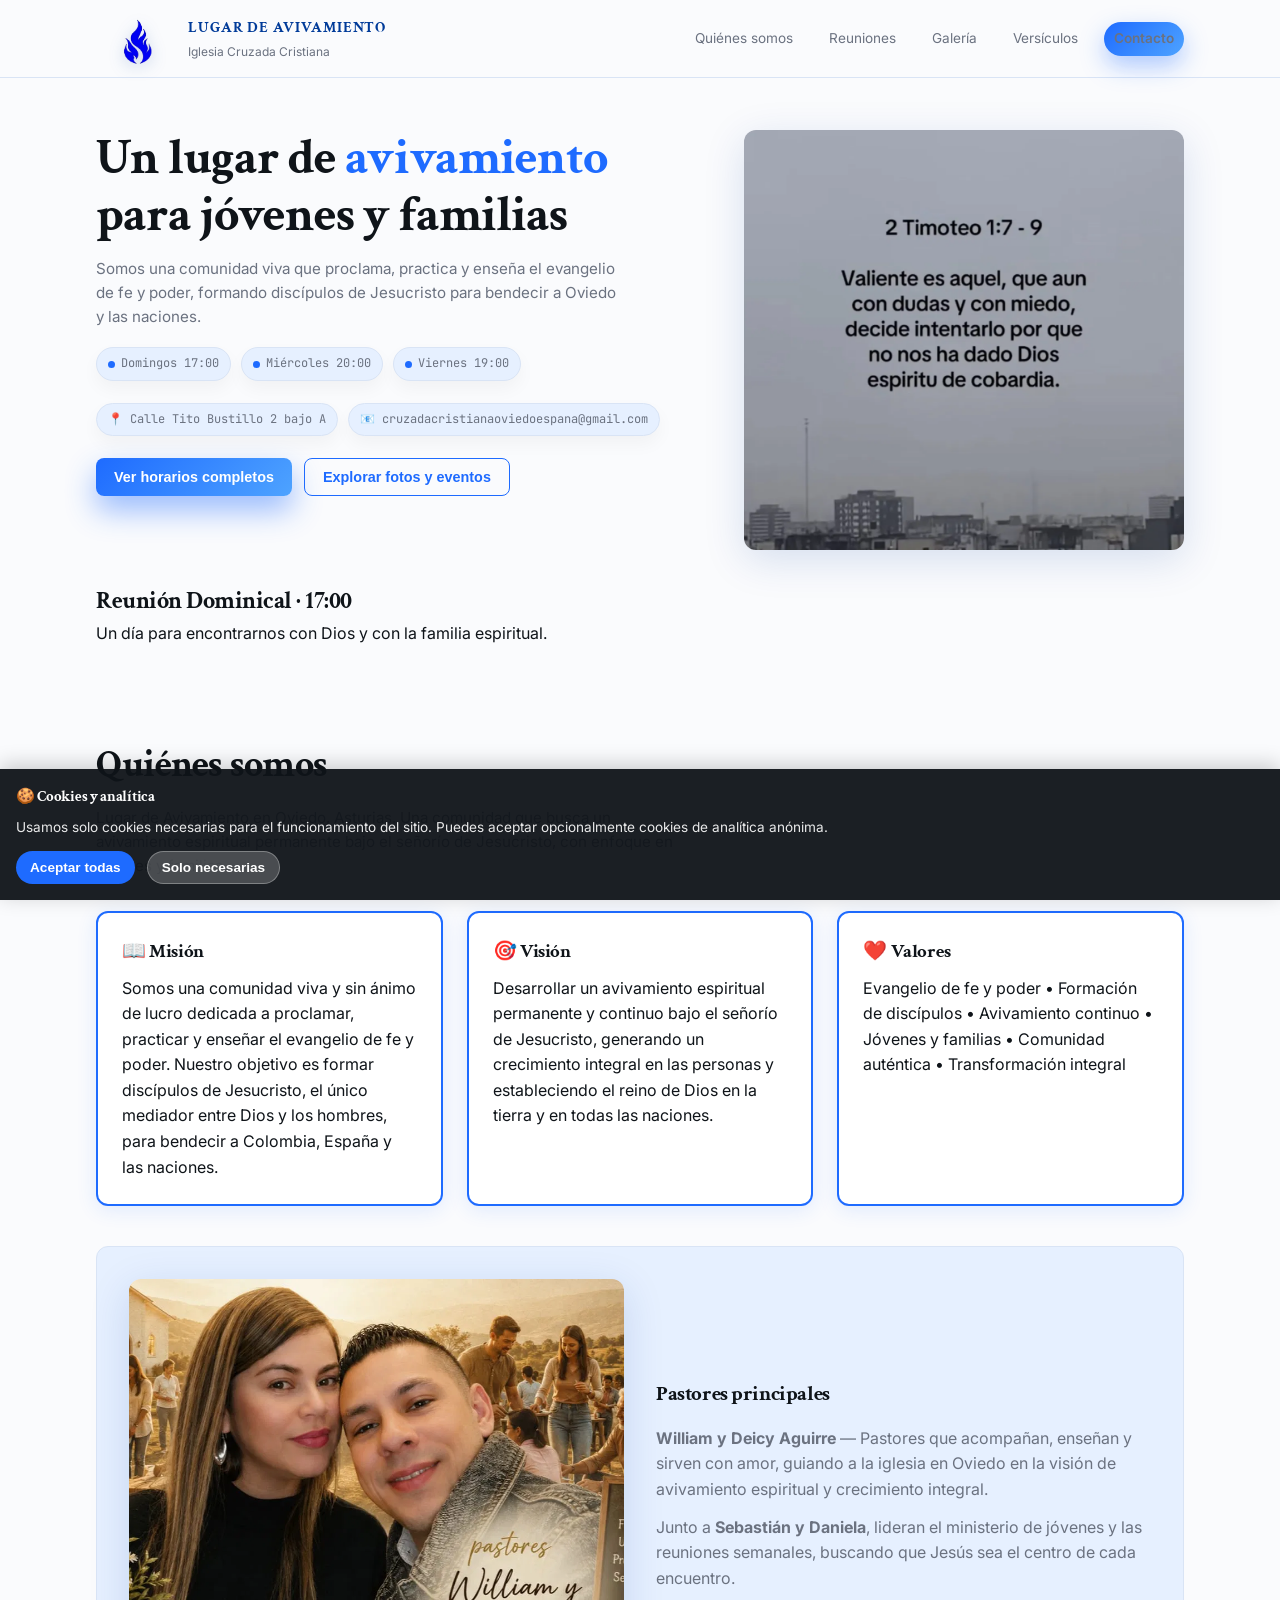
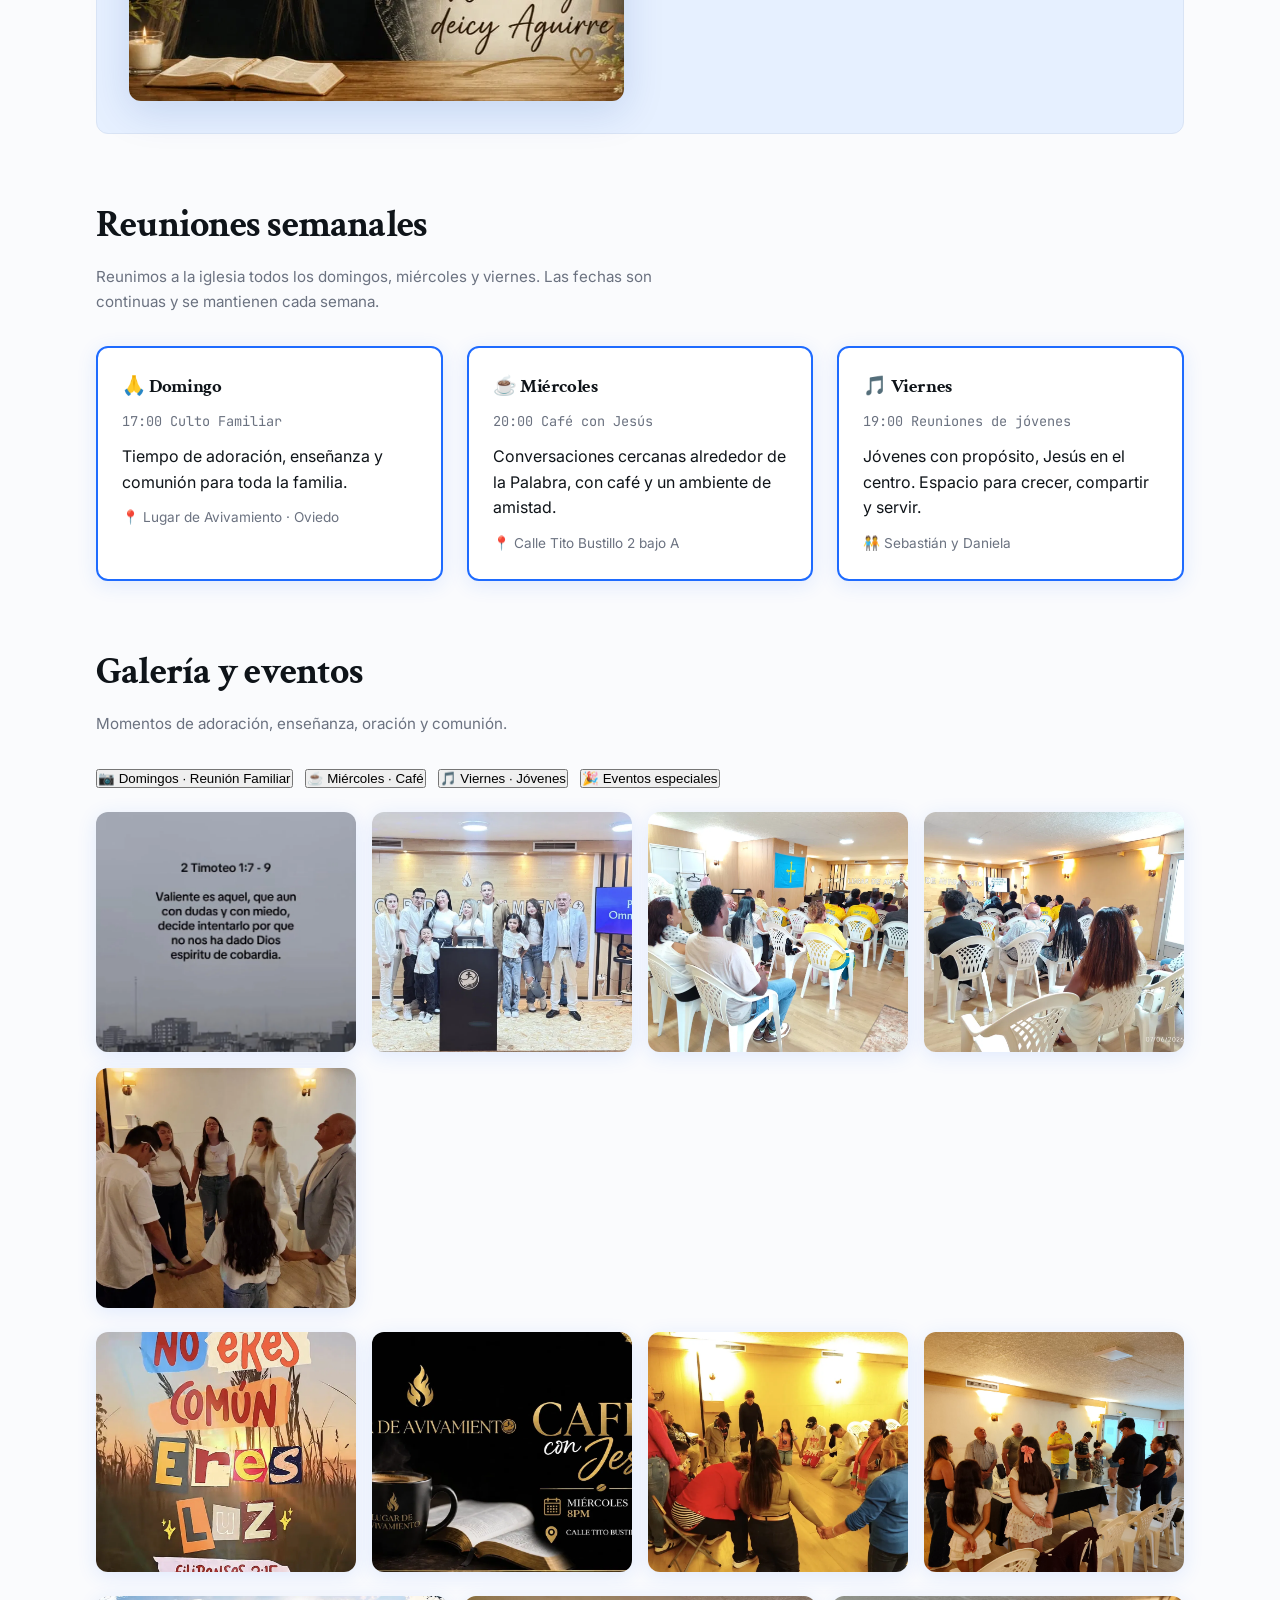
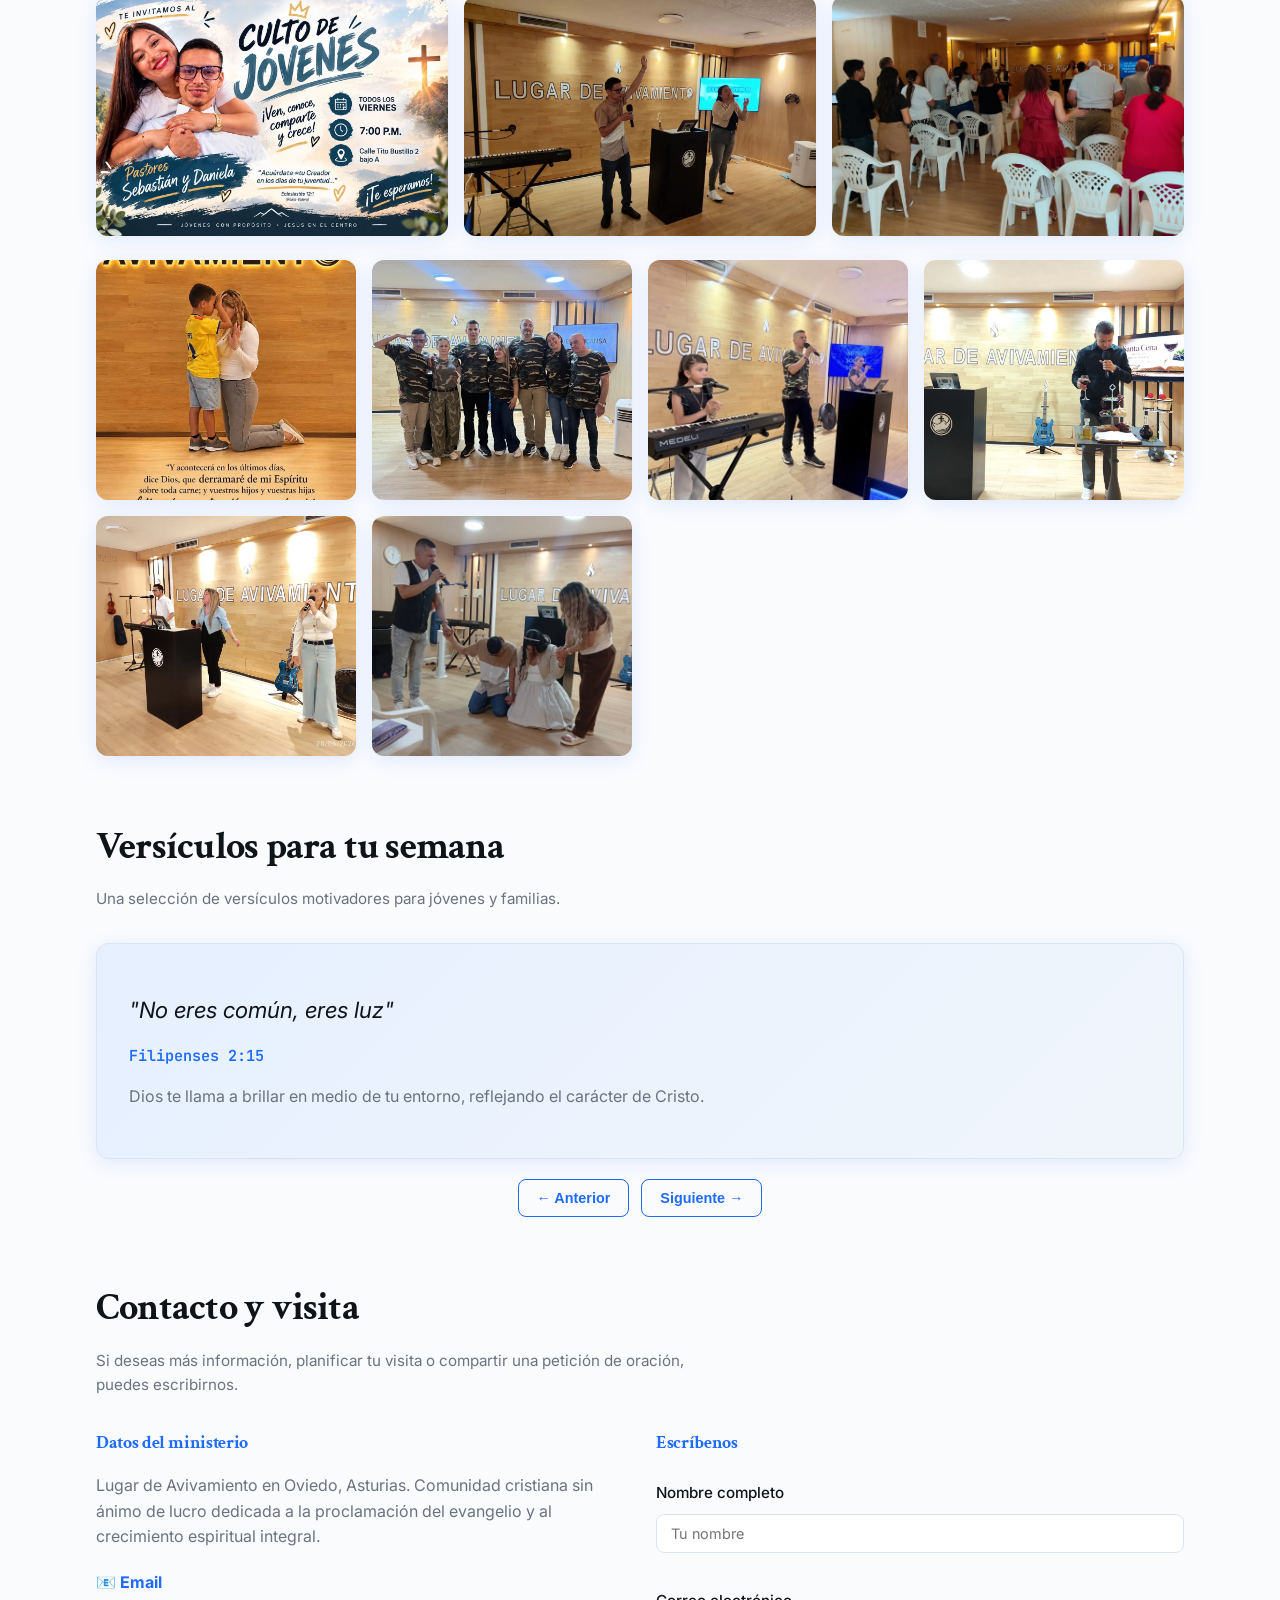
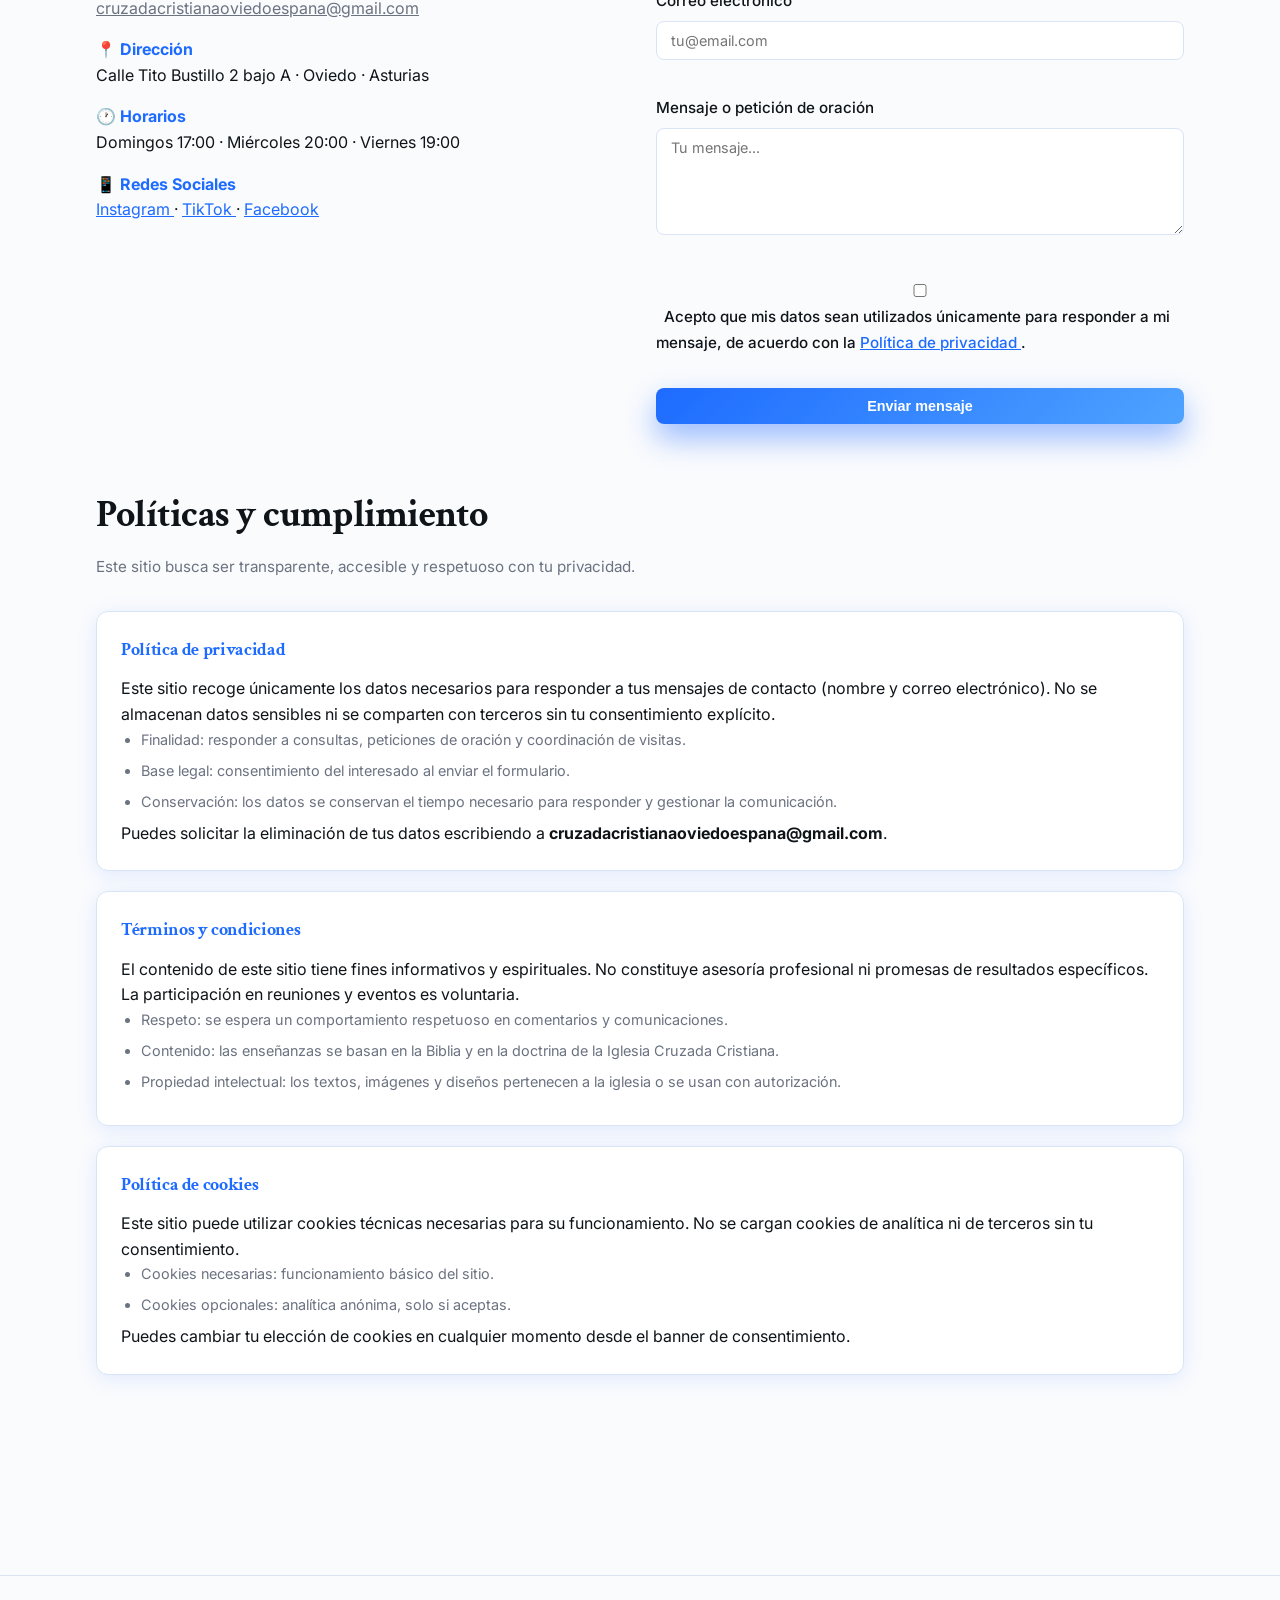
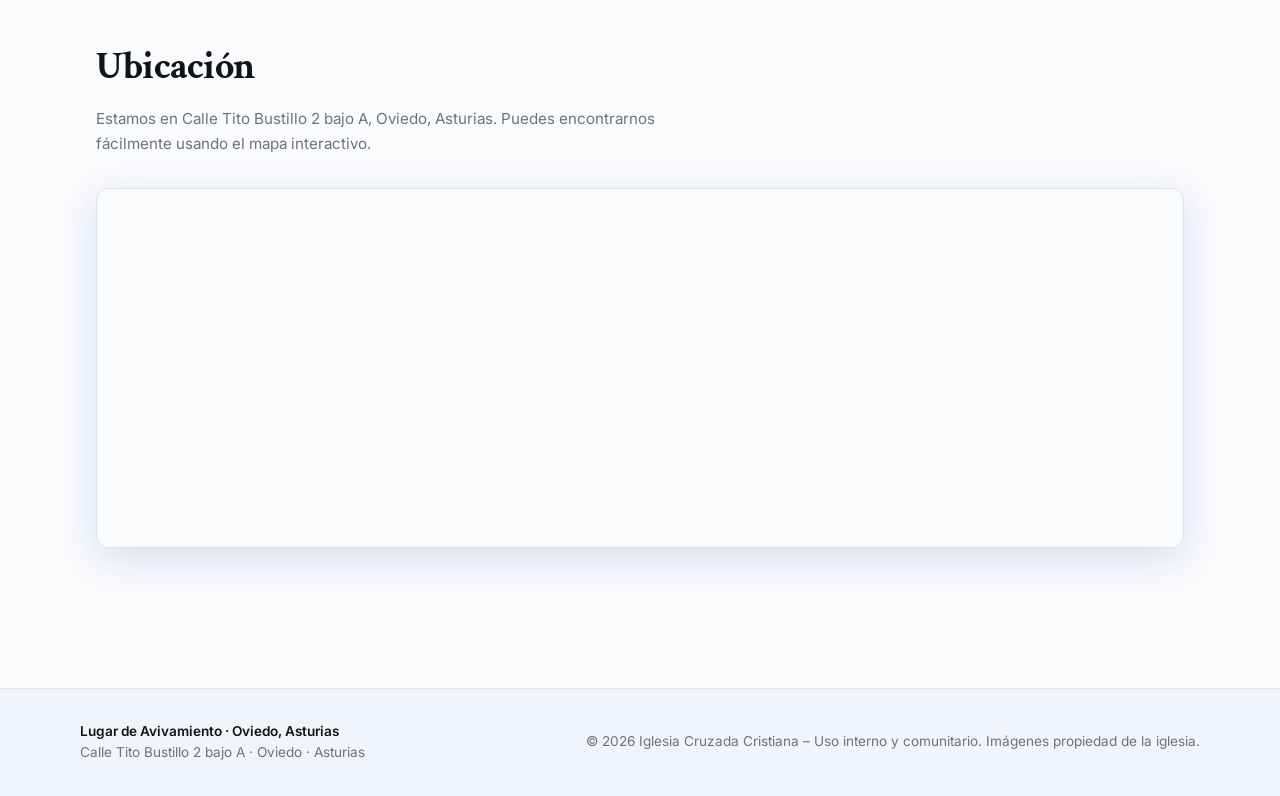
==== commit c33073e2: "Update print statement from 'Hello' to 'Goodbye'" ====
--- a/index.html
+++ b/index.html
@@ -1,8 +1,9 @@
 <!DOCTYPE html>
 <html lang="es">
 <head>
-  <meta charset="UTF-8" />
-  <title>Lugar de Avivamiento – Oviedo, Asturias</title>
+ <meta name="description" content="Iglesia cristiana y evangélica en Oviedo. Cultos, oración, jóvenes, Café con Jesús y enseñanza bíblica en Calle Tito Bustillo 2 bajo A. Te esperamos.">
+
+  <title>Lugar de Avivamiento Oviedo | Iglesia Cristiana y Evangélica en Asturias</title>
   <meta name="viewport" content="width=device-width, initial-scale=1" />
   <meta name="description" content="Lugar de Avivamiento en Oviedo, Asturias. Reuniones, jóvenes, familia, eventos y recursos bíblicos de la Iglesia Cruzada Cristiana." />
 
@@ -939,7 +940,7 @@
 
         <div id="gallery-events" hidden class="gallery-grid">
           <figure class="gallery-item">
-            <img src="evento1.jpeg" alt="Evento especial" loading="lazy" />
+            <img src="Evento1.jpeg" alt="Evento especial" loading="lazy" />
           </figure>
           <figure class="gallery-item">
             <img src="evento2.jpeg" alt="Actividad comunitaria" loading="lazy" />
